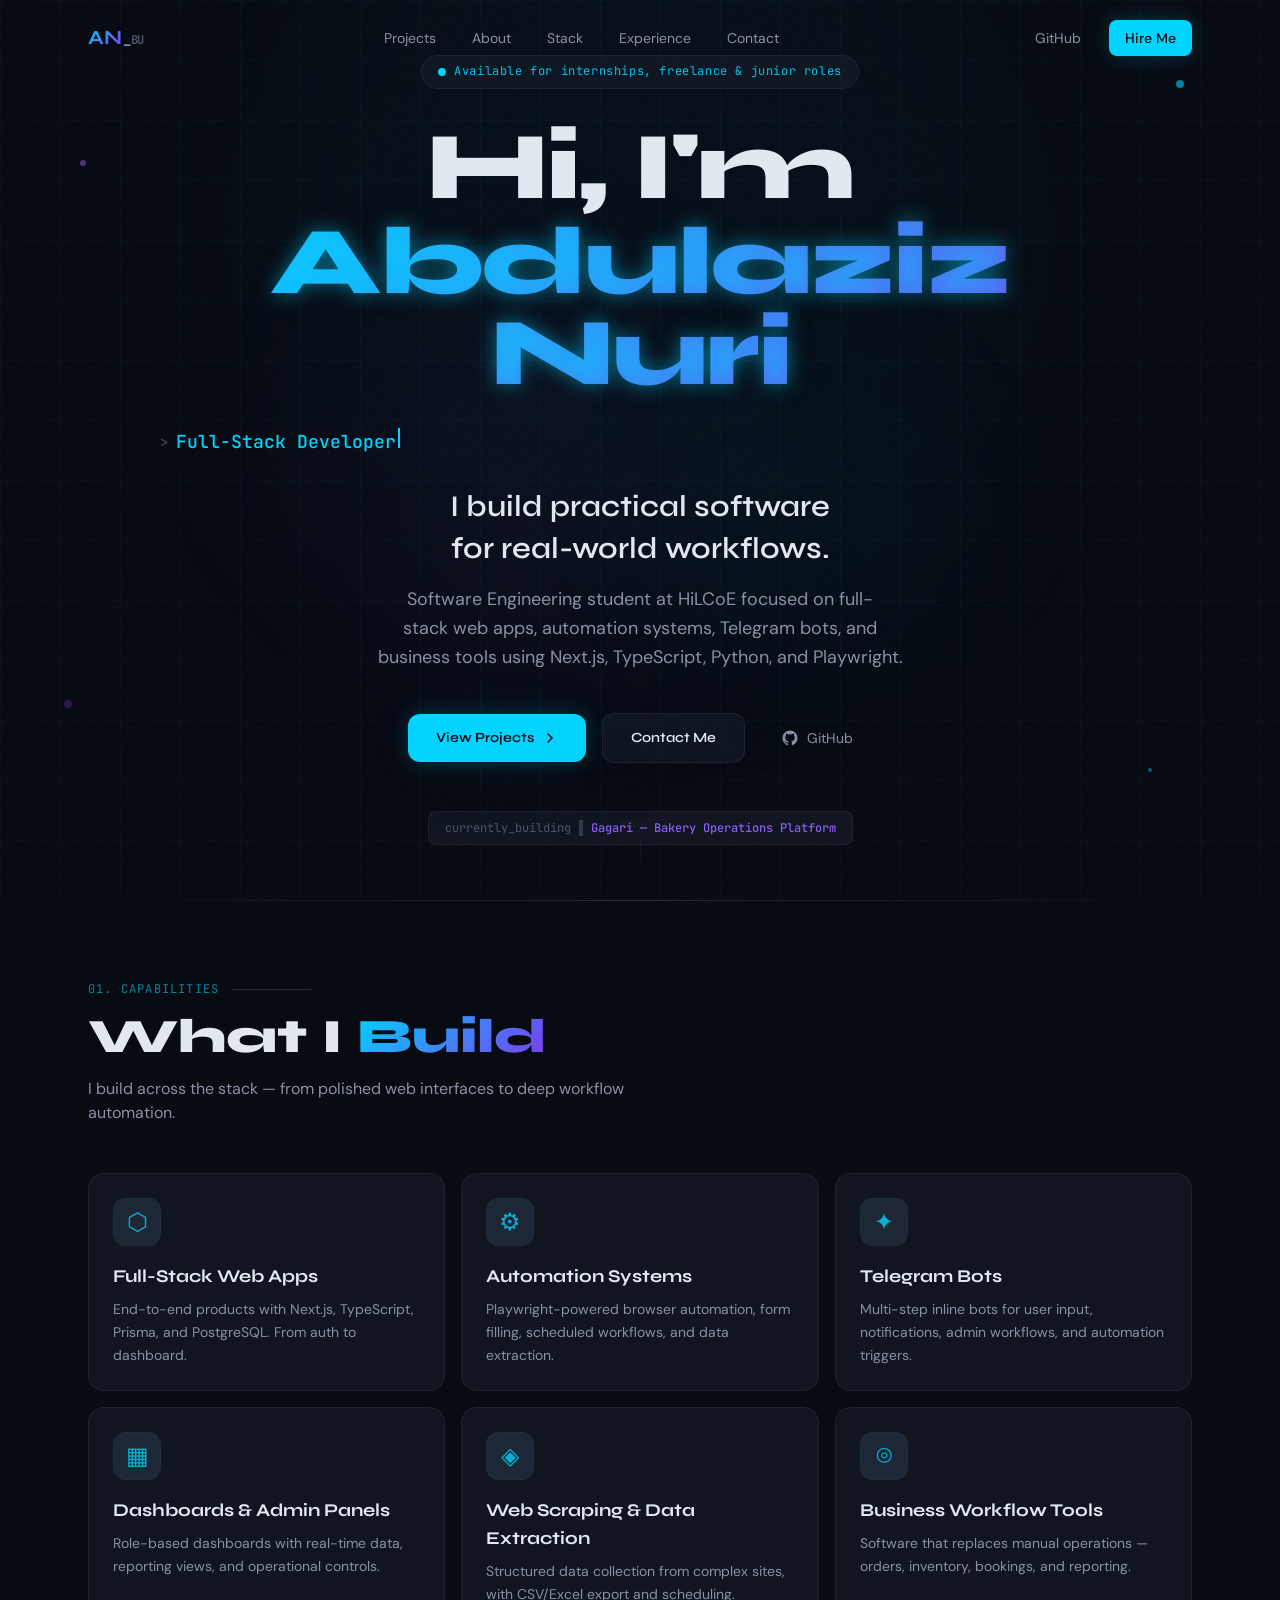
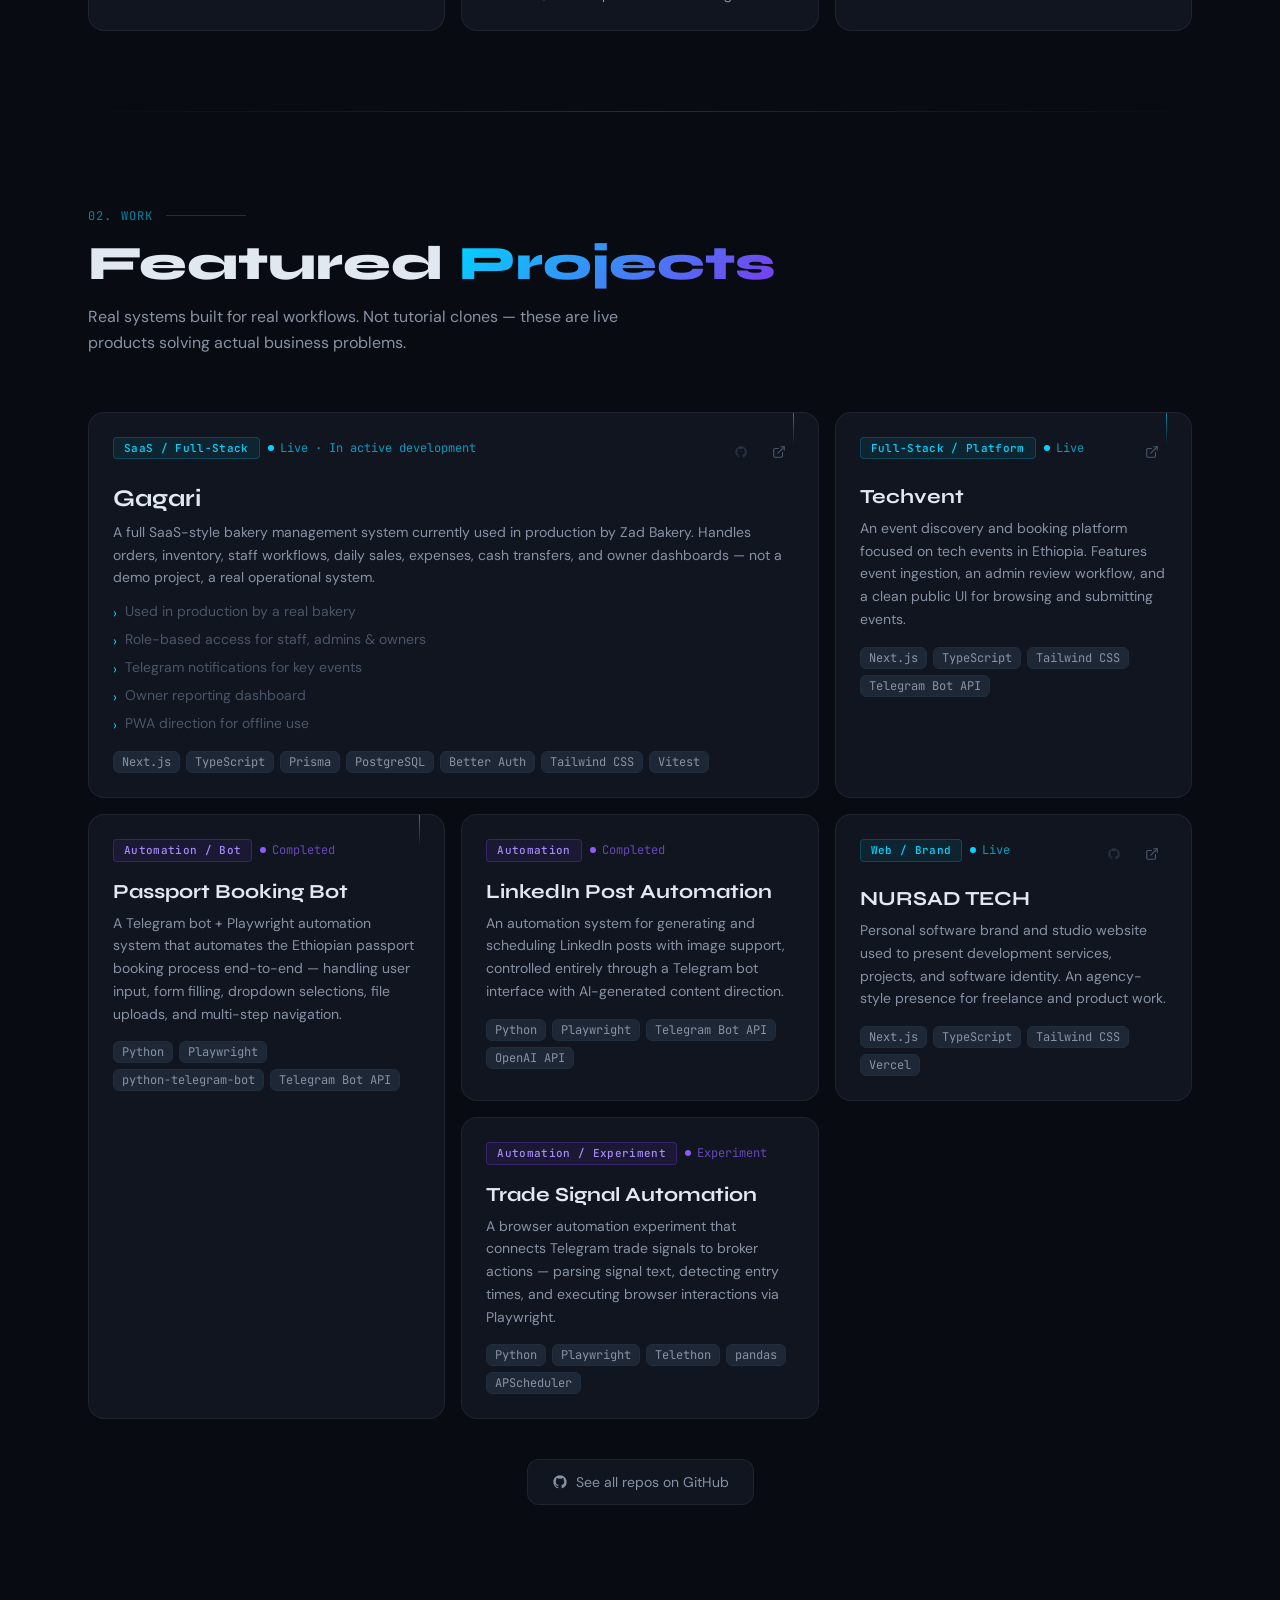
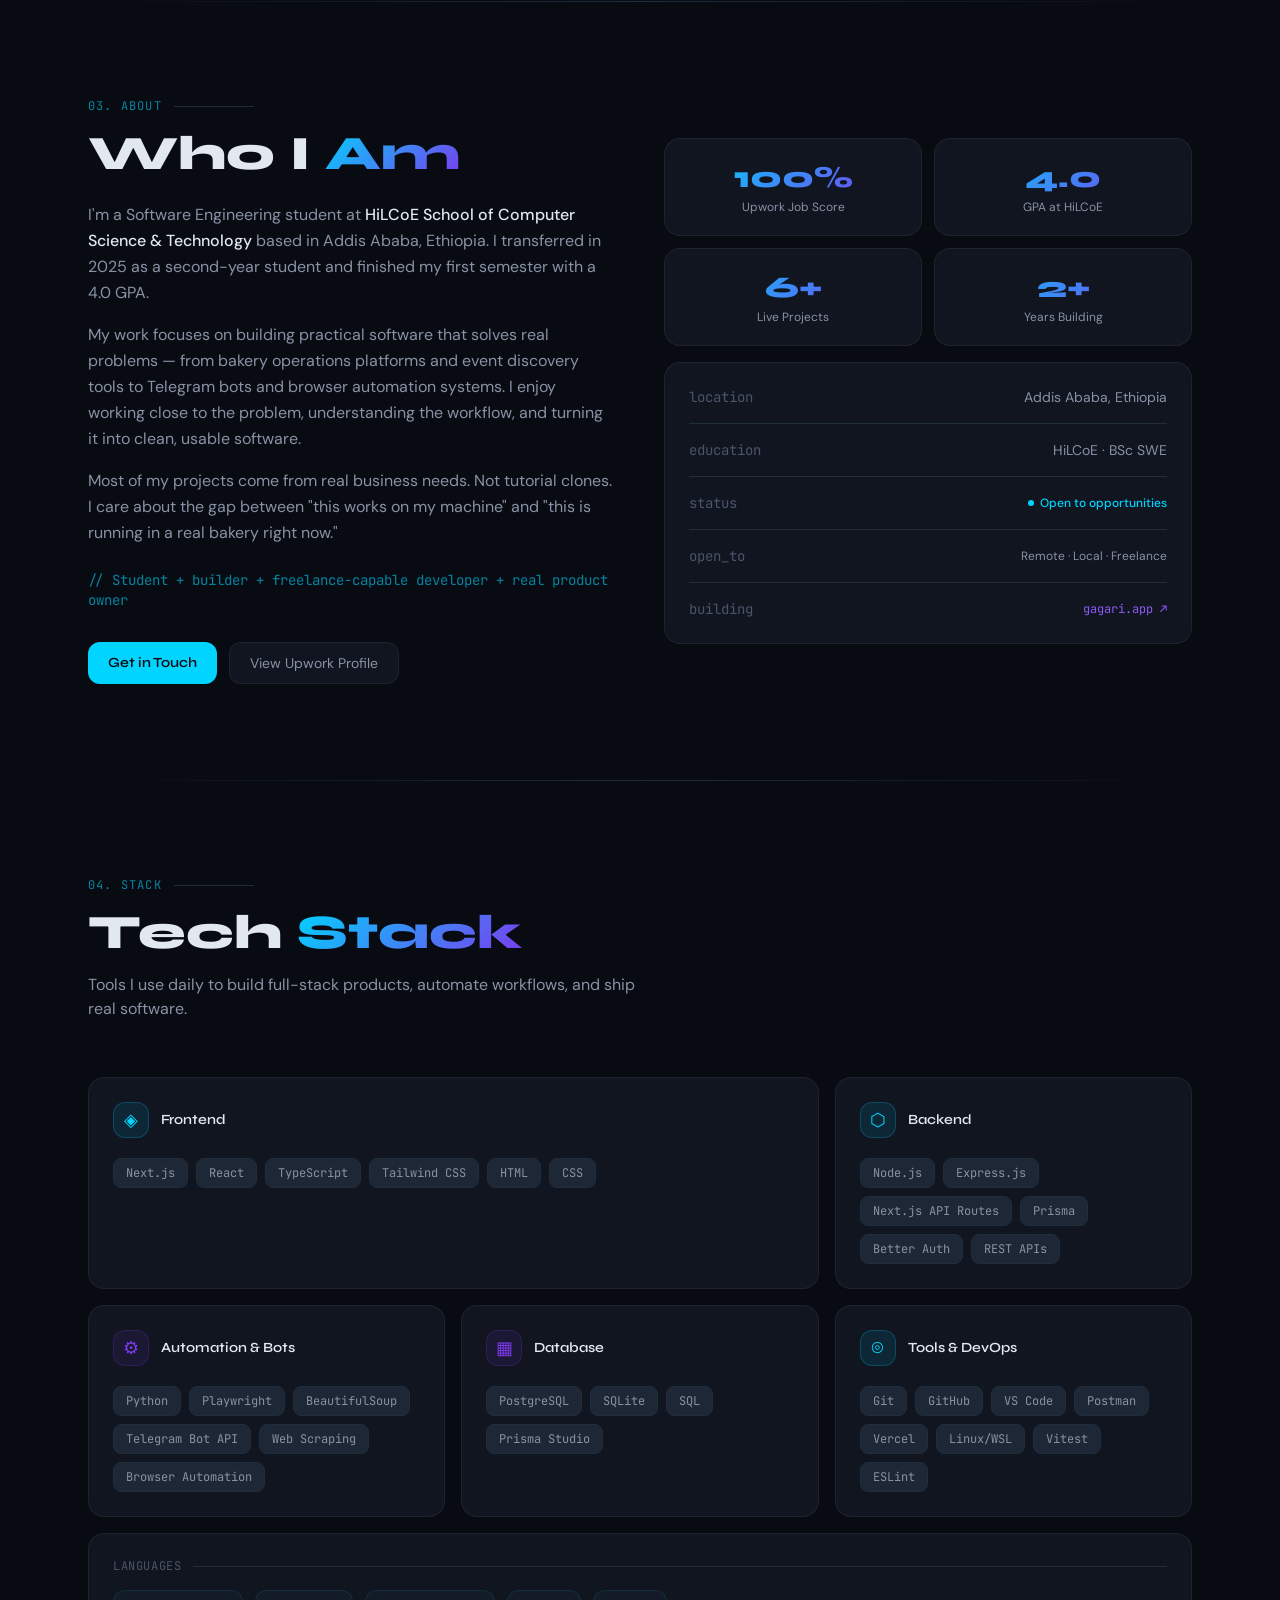
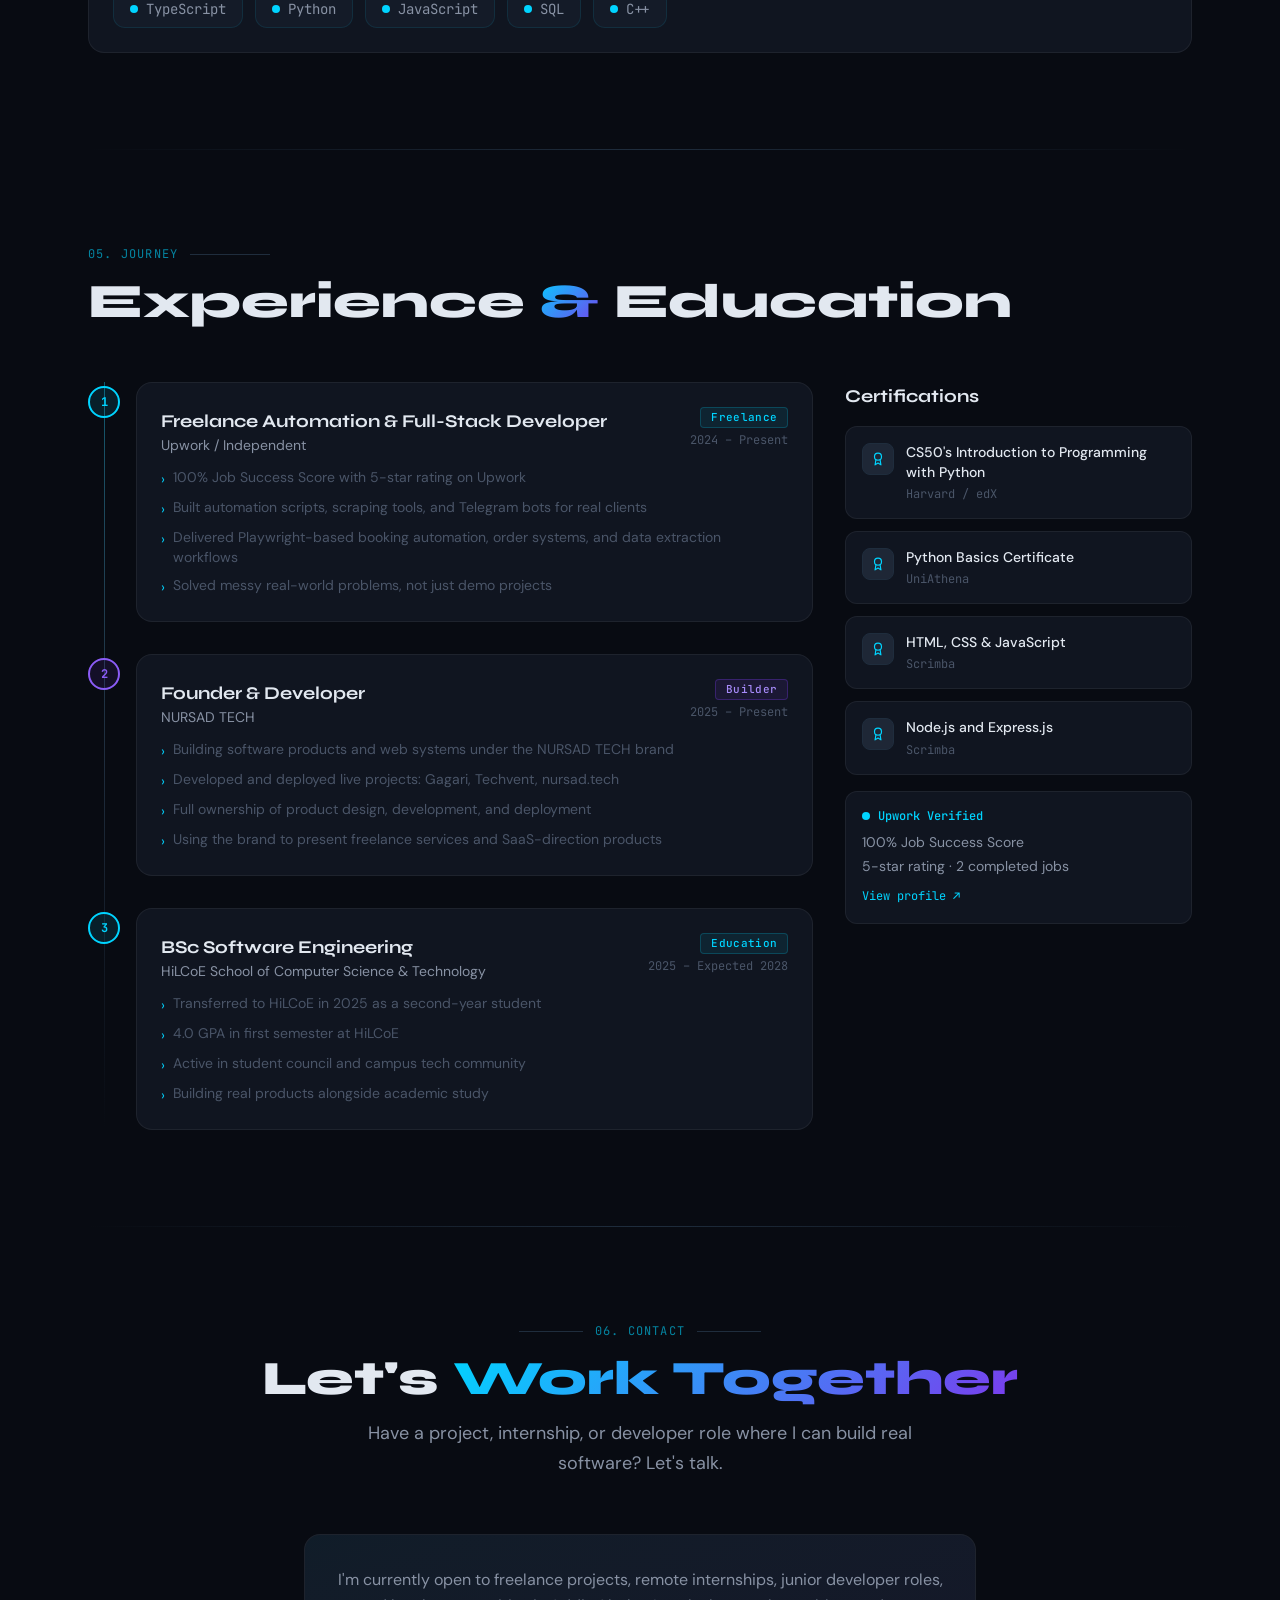
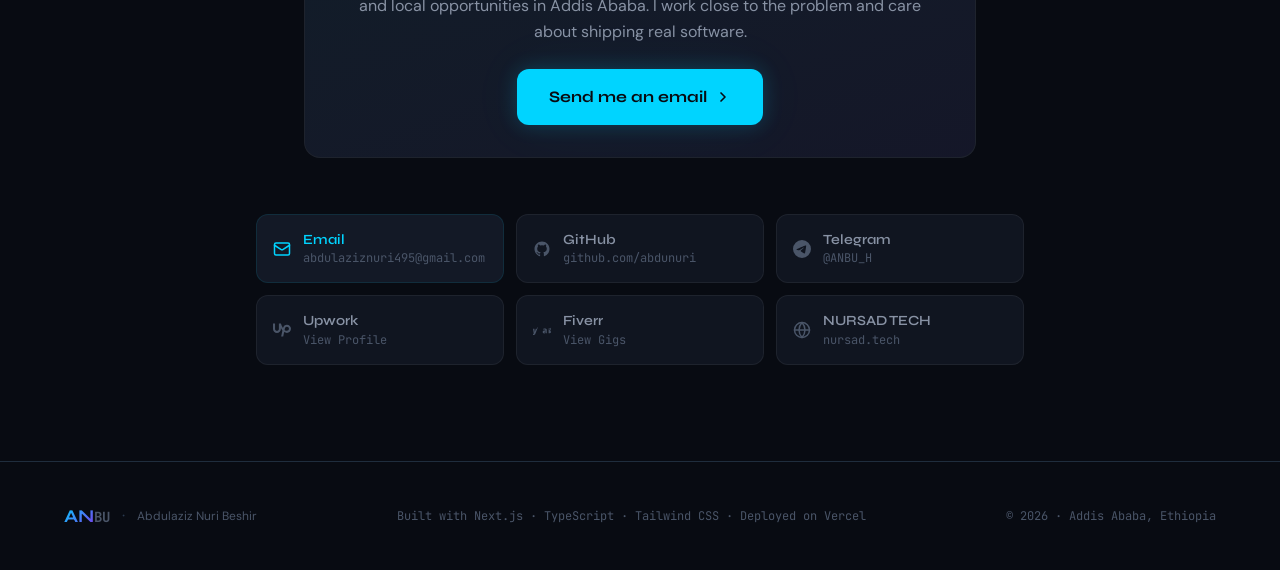
==== index.html @ aba4af42 "Deploy portfolio to abdunuri.me" ====
<!DOCTYPE html><html lang="en" class="scroll-smooth"><head><meta charSet="utf-8"/><meta name="viewport" content="width=device-width, initial-scale=1"/><link rel="stylesheet" href="/_next/static/chunks/0x9be3kg6mwjt.css" data-precedence="next"/><link rel="preload" as="script" fetchPriority="low" href="/_next/static/chunks/1jq4o6yq14o4c.js"/><script src="/_next/static/chunks/2imbn557mdp29.js" async=""></script><script src="/_next/static/chunks/3n7dm2ojtyzwn.js" async=""></script><script src="/_next/static/chunks/turbopack-0_ef9nardpfaq.js" async=""></script><script src="/_next/static/chunks/158myu8e_yme3.js" async=""></script><script src="/_next/static/chunks/0ogfyqjlgebc7.js" async=""></script><title>Abdulaziz Nuri — Full-Stack &amp; Automation Developer</title><meta name="description" content="Software Engineering student at HiLCoE building full-stack web apps, automation systems, Telegram bots, and business tools. Based in Addis Ababa, Ethiopia."/><meta name="author" content="Abdulaziz Nuri"/><meta name="keywords" content="Full-Stack Developer,Automation Developer,Next.js Developer,Python Automation,Telegram Bot,Addis Ababa Developer,Ethiopian Software Engineer,Playwright Automation,Freelance Developer"/><meta property="og:title" content="Abdulaziz Nuri — Full-Stack &amp; Automation Developer"/><meta property="og:description" content="Building practical software for real-world workflows."/><meta property="og:image" content="https://abdunuri.me/og-image.png"/><meta property="og:image:width" content="1200"/><meta property="og:image:height" content="630"/><meta property="og:image:alt" content="Abdulaziz Nuri — Full-Stack &amp; Automation Developer"/><meta property="og:type" content="website"/><meta name="twitter:card" content="summary_large_image"/><meta name="twitter:title" content="Abdulaziz Nuri — Full-Stack &amp; Automation Developer"/><meta name="twitter:description" content="Building practical software for real-world workflows."/><meta name="twitter:image" content="https://abdunuri.me/og-image.png"/><link rel="icon" href="/favicon.svg" type="image/svg+xml"/><link rel="icon" href="/icon.png" sizes="512x512" type="image/png"/><link rel="apple-touch-icon" href="/apple-touch-icon.png" sizes="180x180" type="image/png"/><script src="/_next/static/chunks/0cz1d0mv5g_q7.js" noModule=""></script></head><body class="bg-bg text-text font-body antialiased"><div hidden=""><!--$--><!--/$--></div><main class="relative"><div class="noise"></div><header class="fixed top-0 left-0 right-0 z-50 transition-all duration-300 py-5"><nav class="max-w-6xl mx-auto px-6 flex items-center justify-between"><a href="#" class="font-display font-bold text-xl tracking-tight group"><span class="gradient-text">AN</span><span class="text-text-muted font-mono text-sm ml-0.5 group-hover:text-cyan transition-colors">_</span><span class="text-text-dim font-mono text-xs">BU</span></a><ul class="hidden md:flex items-center gap-1"><li><a href="#projects" class="px-4 py-2 text-sm font-body text-text-muted hover:text-text transition-colors rounded-lg hover:bg-surface relative group">Projects<span class="absolute bottom-1 left-4 right-4 h-px bg-cyan scale-x-0 group-hover:scale-x-100 transition-transform origin-left"></span></a></li><li><a href="#about" class="px-4 py-2 text-sm font-body text-text-muted hover:text-text transition-colors rounded-lg hover:bg-surface relative group">About<span class="absolute bottom-1 left-4 right-4 h-px bg-cyan scale-x-0 group-hover:scale-x-100 transition-transform origin-left"></span></a></li><li><a href="#skills" class="px-4 py-2 text-sm font-body text-text-muted hover:text-text transition-colors rounded-lg hover:bg-surface relative group">Stack<span class="absolute bottom-1 left-4 right-4 h-px bg-cyan scale-x-0 group-hover:scale-x-100 transition-transform origin-left"></span></a></li><li><a href="#experience" class="px-4 py-2 text-sm font-body text-text-muted hover:text-text transition-colors rounded-lg hover:bg-surface relative group">Experience<span class="absolute bottom-1 left-4 right-4 h-px bg-cyan scale-x-0 group-hover:scale-x-100 transition-transform origin-left"></span></a></li><li><a href="#contact" class="px-4 py-2 text-sm font-body text-text-muted hover:text-text transition-colors rounded-lg hover:bg-surface relative group">Contact<span class="absolute bottom-1 left-4 right-4 h-px bg-cyan scale-x-0 group-hover:scale-x-100 transition-transform origin-left"></span></a></li></ul><div class="hidden md:flex items-center gap-3"><a href="https://github.com/abdunuri" target="_blank" rel="noopener noreferrer" class="px-4 py-2 text-sm font-body text-text-muted hover:text-text transition-colors">GitHub</a><a href="#contact" class="px-4 py-2 text-sm font-body font-medium bg-cyan text-bg rounded-lg hover:bg-cyan-dim transition-colors glow-cyan">Hire Me</a></div><button class="md:hidden p-2 text-text-muted hover:text-text" aria-label="Toggle menu"><div class="w-5 h-px bg-current transition-all duration-300 "></div><div class="w-5 h-px bg-current mt-1.5 transition-all duration-300 "></div><div class="w-5 h-px bg-current mt-1.5 transition-all duration-300 "></div></button></nav></header><section class="relative min-h-screen flex flex-col items-center justify-center overflow-hidden"><div class="absolute inset-0 bg-grid"></div><div class="absolute top-1/4 left-1/2 -translate-x-1/2 -translate-y-1/2 w-[800px] h-[800px] rounded-full bg-cyan/[0.03] blur-[120px] pointer-events-none"></div><div class="absolute top-1/3 left-1/4 w-[400px] h-[400px] rounded-full bg-violet/[0.04] blur-[100px] pointer-events-none"></div><div class="absolute bottom-1/4 right-1/4 w-[300px] h-[300px] rounded-full bg-cyan/[0.03] blur-[80px] pointer-events-none"></div><div class="absolute top-20 right-24 w-2 h-2 rounded-full bg-cyan opacity-60 animate-float" style="animation-delay:0s"></div><div class="absolute top-40 left-20 w-1.5 h-1.5 rounded-full bg-violet-bright opacity-50 animate-float" style="animation-delay:1.5s"></div><div class="absolute bottom-32 right-32 w-1 h-1 rounded-full bg-cyan opacity-40 animate-float" style="animation-delay:3s"></div><div class="absolute bottom-48 left-16 w-2 h-2 rounded-full bg-violet opacity-30 animate-float" style="animation-delay:2s"></div><div class="relative z-10 w-full max-w-5xl mx-auto px-6 text-center transition-all duration-1000 opacity-0 translate-y-8"><div class="inline-flex max-w-full items-center justify-center gap-2 px-4 py-1.5 rounded-full glass border border-cyan/20 mb-8 group hover:border-cyan/40 transition-colors"><span class="w-2 h-2 rounded-full bg-cyan animate-pulse-slow"></span><span class="font-mono text-xs text-cyan/90 tracking-wider leading-relaxed">Available for internships, freelance &amp; junior roles</span></div><h1 class="font-display text-4xl sm:text-6xl md:text-7xl lg:text-8xl font-extrabold leading-[0.95] tracking-tight mb-6"><span class="block text-text">Hi, I&#x27;m</span><span class="block gradient-text text-glow-cyan mt-1">Abdulaziz Nuri</span></h1><div class="flex items-center justify-center gap-2 mb-6 h-10 px-2"><span class="font-mono text-sm text-text-dim">&gt;</span><span class="font-mono text-sm sm:text-lg text-cyan font-medium w-full max-w-[18rem] sm:min-w-[280px] sm:max-w-none text-left truncate"><span class="inline-block w-0.5 h-5 bg-cyan ml-0.5 animate-blink"></span></span></div><p class="font-display text-xl sm:text-2xl md:text-3xl font-semibold text-text max-w-2xl mx-auto mb-4 leading-snug text-balance">I build practical software for real-world workflows.</p><p class="font-body text-base sm:text-lg text-text-muted max-w-2xl mx-auto mb-10 leading-relaxed text-balance">Software Engineering student at HiLCoE focused on full-stack web apps, automation systems, Telegram bots, and business tools using Next.js, TypeScript, Python, and Playwright.</p><div class="flex flex-wrap items-center justify-center gap-4 mb-12"><a href="#projects" class="inline-flex items-center gap-2 px-7 py-3.5 bg-cyan text-bg font-display font-semibold text-sm rounded-xl hover:bg-cyan-dim transition-all glow-cyan hover:scale-[1.02] active:scale-[0.98]">View Projects<svg width="16" height="16" viewBox="0 0 24 24" fill="none" stroke="currentColor" stroke-width="2.5" stroke-linecap="round" stroke-linejoin="round"><path d="m9 18 6-6-6-6"></path></svg></a><a href="#contact" class="inline-flex items-center gap-2 px-7 py-3.5 glass border border-border-2 text-text font-display font-semibold text-sm rounded-xl hover:border-cyan/40 hover:text-cyan transition-all hover:scale-[1.02] active:scale-[0.98]">Contact Me</a><a href="https://github.com/abdunuri" target="_blank" rel="noopener noreferrer" class="inline-flex items-center gap-2 px-5 py-3.5 text-text-muted font-body text-sm rounded-xl hover:text-text transition-colors"><svg width="18" height="18" viewBox="0 0 24 24" fill="currentColor"><path d="M12 2C6.477 2 2 6.484 2 12.017c0 4.425 2.865 8.18 6.839 9.504.5.092.682-.217.682-.483 0-.237-.008-.868-.013-1.703-2.782.605-3.369-1.343-3.369-1.343-.454-1.158-1.11-1.466-1.11-1.466-.908-.62.069-.608.069-.608 1.003.07 1.531 1.032 1.531 1.032.892 1.53 2.341 1.088 2.91.832.092-.647.35-1.088.636-1.338-2.22-.253-4.555-1.113-4.555-4.951 0-1.093.39-1.988 1.029-2.688-.103-.253-.446-1.272.098-2.65 0 0 .84-.27 2.75 1.026A9.564 9.564 0 0 1 12 6.844a9.59 9.59 0 0 1 2.504.337c1.909-1.296 2.747-1.027 2.747-1.027.546 1.379.202 2.398.1 2.651.64.7 1.028 1.595 1.028 2.688 0 3.848-2.339 4.695-4.566 4.943.359.309.678.92.678 1.855 0 1.338-.012 2.419-.012 2.747 0 .268.18.58.688.482A10.02 10.02 0 0 0 22 12.017C22 6.484 17.522 2 12 2z"></path></svg>GitHub</a></div><div class="inline-flex max-w-full flex-wrap items-center justify-center gap-2 px-4 py-2 rounded-lg glass border border-violet/20"><span class="font-mono text-xs text-text-dim">currently_building</span><span class="w-1 h-4 bg-border-2"></span><span class="font-mono text-xs text-violet-bright font-medium text-balance">Gagari — Bakery Operations Platform</span></div></div><div class="absolute bottom-8 left-1/2 -translate-x-1/2 flex flex-col items-center gap-1 opacity-40"><span class="font-mono text-xs text-text-dim">scroll</span><div class="w-px h-8 bg-gradient-to-b from-border-2 to-transparent"></div></div></section><div class="max-w-6xl mx-auto px-6"><div class="h-px bg-gradient-to-r from-transparent via-border to-transparent"></div></div><section class="py-20 px-6 max-w-6xl mx-auto"><div class="transition-all duration-700 opacity-0 translate-y-8"><div class="mb-12"><div class="flex items-center gap-3 mb-4"><span class="font-mono text-xs text-cyan/60 tracking-widest uppercase">01. Capabilities</span><div class="flex-1 h-px bg-border max-w-[80px]"></div></div><h2 class="font-display text-4xl md:text-5xl font-extrabold text-text mb-4">What I <span class="gradient-text">Build</span></h2><p class="font-body text-text-muted max-w-xl">I build across the stack — from polished web interfaces to deep workflow automation.</p></div><div class="grid grid-cols-1 sm:grid-cols-2 lg:grid-cols-3 gap-4"><div class="group glass border border-border hover:border-cyan/25 rounded-2xl p-6 transition-all duration-300 hover:shadow-card-hover relative overflow-hidden" style="transition-delay:0ms"><div class="absolute inset-0 opacity-0 group-hover:opacity-100 transition-opacity duration-500 bg-gradient-to-br from-cyan/[0.04] to-transparent rounded-2xl pointer-events-none"></div><div class="relative z-10 w-12 h-12 rounded-xl bg-surface-2 border border-border flex items-center justify-center mb-4 group-hover:border-cyan/30 group-hover:bg-cyan/5 transition-all"><span class="text-2xl text-cyan/80 group-hover:text-cyan transition-colors font-mono">⬡</span></div><div class="relative z-10"><h3 class="font-display font-bold text-text text-lg mb-2 group-hover:text-cyan transition-colors">Full-Stack Web Apps</h3><p class="font-body text-text-muted text-sm leading-relaxed">End-to-end products with Next.js, TypeScript, Prisma, and PostgreSQL. From auth to dashboard.</p></div></div><div class="group glass border border-border hover:border-cyan/25 rounded-2xl p-6 transition-all duration-300 hover:shadow-card-hover relative overflow-hidden" style="transition-delay:60ms"><div class="absolute inset-0 opacity-0 group-hover:opacity-100 transition-opacity duration-500 bg-gradient-to-br from-cyan/[0.04] to-transparent rounded-2xl pointer-events-none"></div><div class="relative z-10 w-12 h-12 rounded-xl bg-surface-2 border border-border flex items-center justify-center mb-4 group-hover:border-cyan/30 group-hover:bg-cyan/5 transition-all"><span class="text-2xl text-cyan/80 group-hover:text-cyan transition-colors font-mono">⚙</span></div><div class="relative z-10"><h3 class="font-display font-bold text-text text-lg mb-2 group-hover:text-cyan transition-colors">Automation Systems</h3><p class="font-body text-text-muted text-sm leading-relaxed">Playwright-powered browser automation, form filling, scheduled workflows, and data extraction.</p></div></div><div class="group glass border border-border hover:border-cyan/25 rounded-2xl p-6 transition-all duration-300 hover:shadow-card-hover relative overflow-hidden" style="transition-delay:120ms"><div class="absolute inset-0 opacity-0 group-hover:opacity-100 transition-opacity duration-500 bg-gradient-to-br from-cyan/[0.04] to-transparent rounded-2xl pointer-events-none"></div><div class="relative z-10 w-12 h-12 rounded-xl bg-surface-2 border border-border flex items-center justify-center mb-4 group-hover:border-cyan/30 group-hover:bg-cyan/5 transition-all"><span class="text-2xl text-cyan/80 group-hover:text-cyan transition-colors font-mono">✦</span></div><div class="relative z-10"><h3 class="font-display font-bold text-text text-lg mb-2 group-hover:text-cyan transition-colors">Telegram Bots</h3><p class="font-body text-text-muted text-sm leading-relaxed">Multi-step inline bots for user input, notifications, admin workflows, and automation triggers.</p></div></div><div class="group glass border border-border hover:border-cyan/25 rounded-2xl p-6 transition-all duration-300 hover:shadow-card-hover relative overflow-hidden" style="transition-delay:180ms"><div class="absolute inset-0 opacity-0 group-hover:opacity-100 transition-opacity duration-500 bg-gradient-to-br from-cyan/[0.04] to-transparent rounded-2xl pointer-events-none"></div><div class="relative z-10 w-12 h-12 rounded-xl bg-surface-2 border border-border flex items-center justify-center mb-4 group-hover:border-cyan/30 group-hover:bg-cyan/5 transition-all"><span class="text-2xl text-cyan/80 group-hover:text-cyan transition-colors font-mono">▦</span></div><div class="relative z-10"><h3 class="font-display font-bold text-text text-lg mb-2 group-hover:text-cyan transition-colors">Dashboards &amp; Admin Panels</h3><p class="font-body text-text-muted text-sm leading-relaxed">Role-based dashboards with real-time data, reporting views, and operational controls.</p></div></div><div class="group glass border border-border hover:border-cyan/25 rounded-2xl p-6 transition-all duration-300 hover:shadow-card-hover relative overflow-hidden" style="transition-delay:240ms"><div class="absolute inset-0 opacity-0 group-hover:opacity-100 transition-opacity duration-500 bg-gradient-to-br from-cyan/[0.04] to-transparent rounded-2xl pointer-events-none"></div><div class="relative z-10 w-12 h-12 rounded-xl bg-surface-2 border border-border flex items-center justify-center mb-4 group-hover:border-cyan/30 group-hover:bg-cyan/5 transition-all"><span class="text-2xl text-cyan/80 group-hover:text-cyan transition-colors font-mono">◈</span></div><div class="relative z-10"><h3 class="font-display font-bold text-text text-lg mb-2 group-hover:text-cyan transition-colors">Web Scraping &amp; Data Extraction</h3><p class="font-body text-text-muted text-sm leading-relaxed">Structured data collection from complex sites, with CSV/Excel export and scheduling.</p></div></div><div class="group glass border border-border hover:border-cyan/25 rounded-2xl p-6 transition-all duration-300 hover:shadow-card-hover relative overflow-hidden" style="transition-delay:300ms"><div class="absolute inset-0 opacity-0 group-hover:opacity-100 transition-opacity duration-500 bg-gradient-to-br from-cyan/[0.04] to-transparent rounded-2xl pointer-events-none"></div><div class="relative z-10 w-12 h-12 rounded-xl bg-surface-2 border border-border flex items-center justify-center mb-4 group-hover:border-cyan/30 group-hover:bg-cyan/5 transition-all"><span class="text-2xl text-cyan/80 group-hover:text-cyan transition-colors font-mono">◎</span></div><div class="relative z-10"><h3 class="font-display font-bold text-text text-lg mb-2 group-hover:text-cyan transition-colors">Business Workflow Tools</h3><p class="font-body text-text-muted text-sm leading-relaxed">Software that replaces manual operations — orders, inventory, bookings, and reporting.</p></div></div></div></div></section><div class="max-w-6xl mx-auto px-6"><div class="h-px bg-gradient-to-r from-transparent via-border to-transparent"></div></div><section id="projects" class="scroll-mt-24 py-24 px-6 max-w-6xl mx-auto"><div class="transition-all duration-700 opacity-0 translate-y-8"><div class="mb-14"><div class="flex items-center gap-3 mb-4"><span class="font-mono text-xs text-cyan/60 tracking-widest uppercase">02. Work</span><div class="flex-1 h-px bg-border max-w-[80px]"></div></div><h2 class="font-display text-4xl md:text-5xl font-extrabold text-text mb-4">Featured <span class="gradient-text">Projects</span></h2><p class="font-body text-text-muted max-w-xl leading-relaxed">Real systems built for real workflows. Not tutorial clones — these are live products solving actual business problems.</p></div><div class="grid grid-cols-1 md:grid-cols-2 lg:grid-cols-3 gap-4 mb-4"><div class="lg:col-span-2"><div class="group relative glass border border-border hover:border-cyan/30 rounded-2xl p-6 transition-all duration-300 hover:shadow-card-hover overflow-hidden h-full"><div class="absolute inset-0 opacity-0 group-hover:opacity-100 transition-opacity duration-500 pointer-events-none"><div class="absolute inset-0 rounded-2xl bg-cyan/[0.03]"></div></div><div class="flex items-start justify-between mb-4 relative z-10"><div class="flex items-center gap-2 flex-wrap"><span class="tag ">SaaS / Full-Stack</span><span class="inline-flex items-center gap-1.5 text-xs font-mono text-cyan/70"><span class="w-1.5 h-1.5 rounded-full bg-cyan animate-pulse"></span>Live · In active development</span></div><div class="flex items-center gap-2"><span class="p-2 rounded-lg text-text-dim/40 cursor-default" title="Private repo"><svg width="14" height="14" viewBox="0 0 24 24" fill="currentColor"><path d="M12 2C6.477 2 2 6.484 2 12.017c0 4.425 2.865 8.18 6.839 9.504.5.092.682-.217.682-.483 0-.237-.008-.868-.013-1.703-2.782.605-3.369-1.343-3.369-1.343-.454-1.158-1.11-1.466-1.11-1.466-.908-.62.069-.608.069-.608 1.003.07 1.531 1.032 1.531 1.032.892 1.53 2.341 1.088 2.91.832.092-.647.35-1.088.636-1.338-2.22-.253-4.555-1.113-4.555-4.951 0-1.093.39-1.988 1.029-2.688-.103-.253-.446-1.272.098-2.65 0 0 .84-.27 2.75 1.026A9.564 9.564 0 0 1 12 6.844a9.59 9.59 0 0 1 2.504.337c1.909-1.296 2.747-1.027 2.747-1.027.546 1.379.202 2.398.1 2.651.64.7 1.028 1.595 1.028 2.688 0 3.848-2.339 4.695-4.566 4.943.359.309.678.92.678 1.855 0 1.338-.012 2.419-.012 2.747 0 .268.18.58.688.482A10.02 10.02 0 0 0 22 12.017C22 6.484 17.522 2 12 2z"></path></svg></span><a href="https://gagari.app/" target="_blank" rel="noopener noreferrer" class="p-2 rounded-lg text-text-dim hover:text-cyan hover:bg-cyan/10 transition-colors" title="View live"><svg width="14" height="14" viewBox="0 0 24 24" fill="none" stroke="currentColor" stroke-width="2" stroke-linecap="round" stroke-linejoin="round"><path d="M18 13v6a2 2 0 0 1-2 2H5a2 2 0 0 1-2-2V8a2 2 0 0 1 2-2h6"></path><polyline points="15 3 21 3 21 9"></polyline><line x1="10" y1="14" x2="21" y2="3"></line></svg></a></div></div><div class="relative z-10 mb-3"><h3 class="font-display font-bold text-text group-hover:text-cyan transition-colors mb-1.5 text-2xl">Gagari</h3><p class="text-text-muted text-sm font-body leading-relaxed">A full SaaS-style bakery management system currently used in production by Zad Bakery. Handles orders, inventory, staff workflows, daily sales, expenses, cash transfers, and owner dashboards — not a demo project, a real operational system.</p></div><ul class="relative z-10 mb-4 space-y-1.5"><li class="flex items-start gap-2 text-sm text-text-dim font-body"><span class="text-cyan mt-0.5 shrink-0">›</span>Used in production by a real bakery</li><li class="flex items-start gap-2 text-sm text-text-dim font-body"><span class="text-cyan mt-0.5 shrink-0">›</span>Role-based access for staff, admins &amp; owners</li><li class="flex items-start gap-2 text-sm text-text-dim font-body"><span class="text-cyan mt-0.5 shrink-0">›</span>Telegram notifications for key events</li><li class="flex items-start gap-2 text-sm text-text-dim font-body"><span class="text-cyan mt-0.5 shrink-0">›</span>Owner reporting dashboard</li><li class="flex items-start gap-2 text-sm text-text-dim font-body"><span class="text-cyan mt-0.5 shrink-0">›</span>PWA direction for offline use</li></ul><div class="relative z-10 flex flex-wrap gap-1.5 mt-4"><span class="px-2 py-0.5 rounded-md text-xs font-mono bg-surface-2 border border-border text-text-muted">Next.js</span><span class="px-2 py-0.5 rounded-md text-xs font-mono bg-surface-2 border border-border text-text-muted">TypeScript</span><span class="px-2 py-0.5 rounded-md text-xs font-mono bg-surface-2 border border-border text-text-muted">Prisma</span><span class="px-2 py-0.5 rounded-md text-xs font-mono bg-surface-2 border border-border text-text-muted">PostgreSQL</span><span class="px-2 py-0.5 rounded-md text-xs font-mono bg-surface-2 border border-border text-text-muted">Better Auth</span><span class="px-2 py-0.5 rounded-md text-xs font-mono bg-surface-2 border border-border text-text-muted">Tailwind CSS</span><span class="px-2 py-0.5 rounded-md text-xs font-mono bg-surface-2 border border-border text-text-muted">Vitest</span></div><div class="absolute top-0 right-6 w-px h-8 bg-gradient-to-b from-cyan/60 to-transparent"></div></div></div><div class="group relative glass border border-border hover:border-cyan/30 rounded-2xl p-6 transition-all duration-300 hover:shadow-card-hover overflow-hidden h-full"><div class="absolute inset-0 opacity-0 group-hover:opacity-100 transition-opacity duration-500 pointer-events-none"><div class="absolute inset-0 rounded-2xl bg-cyan/[0.03]"></div></div><div class="flex items-start justify-between mb-4 relative z-10"><div class="flex items-center gap-2 flex-wrap"><span class="tag ">Full-Stack / Platform</span><span class="inline-flex items-center gap-1.5 text-xs font-mono text-cyan/70"><span class="w-1.5 h-1.5 rounded-full bg-cyan animate-pulse"></span>Live</span></div><div class="flex items-center gap-2"><a href="https://techvent.nursad.tech/" target="_blank" rel="noopener noreferrer" class="p-2 rounded-lg text-text-dim hover:text-cyan hover:bg-cyan/10 transition-colors" title="View live"><svg width="14" height="14" viewBox="0 0 24 24" fill="none" stroke="currentColor" stroke-width="2" stroke-linecap="round" stroke-linejoin="round"><path d="M18 13v6a2 2 0 0 1-2 2H5a2 2 0 0 1-2-2V8a2 2 0 0 1 2-2h6"></path><polyline points="15 3 21 3 21 9"></polyline><line x1="10" y1="14" x2="21" y2="3"></line></svg></a></div></div><div class="relative z-10 mb-3"><h3 class="font-display font-bold text-text group-hover:text-cyan transition-colors mb-1.5 text-xl">Techvent</h3><p class="text-text-muted text-sm font-body leading-relaxed">An event discovery and booking platform focused on tech events in Ethiopia. Features event ingestion, an admin review workflow, and a clean public UI for browsing and submitting events.</p></div><div class="relative z-10 flex flex-wrap gap-1.5 mt-4"><span class="px-2 py-0.5 rounded-md text-xs font-mono bg-surface-2 border border-border text-text-muted">Next.js</span><span class="px-2 py-0.5 rounded-md text-xs font-mono bg-surface-2 border border-border text-text-muted">TypeScript</span><span class="px-2 py-0.5 rounded-md text-xs font-mono bg-surface-2 border border-border text-text-muted">Tailwind CSS</span><span class="px-2 py-0.5 rounded-md text-xs font-mono bg-surface-2 border border-border text-text-muted">Telegram Bot API</span></div><div class="absolute top-0 right-6 w-px h-8 bg-gradient-to-b from-cyan/60 to-transparent"></div></div><div class="group relative glass border border-border hover:border-cyan/30 rounded-2xl p-6 transition-all duration-300 hover:shadow-card-hover overflow-hidden h-full"><div class="absolute inset-0 opacity-0 group-hover:opacity-100 transition-opacity duration-500 pointer-events-none"><div class="absolute inset-0 rounded-2xl bg-violet/[0.04]"></div></div><div class="flex items-start justify-between mb-4 relative z-10"><div class="flex items-center gap-2 flex-wrap"><span class="tag tag-violet">Automation / Bot</span><span class="inline-flex items-center gap-1.5 text-xs font-mono text-violet-bright/70"><span class="w-1.5 h-1.5 rounded-full bg-violet-bright animate-pulse"></span>Completed</span></div><div class="flex items-center gap-2"></div></div><div class="relative z-10 mb-3"><h3 class="font-display font-bold text-text group-hover:text-cyan transition-colors mb-1.5 text-xl">Passport Booking Bot</h3><p class="text-text-muted text-sm font-body leading-relaxed">A Telegram bot + Playwright automation system that automates the Ethiopian passport booking process end-to-end — handling user input, form filling, dropdown selections, file uploads, and multi-step navigation.</p></div><div class="relative z-10 flex flex-wrap gap-1.5 mt-4"><span class="px-2 py-0.5 rounded-md text-xs font-mono bg-surface-2 border border-border text-text-muted">Python</span><span class="px-2 py-0.5 rounded-md text-xs font-mono bg-surface-2 border border-border text-text-muted">Playwright</span><span class="px-2 py-0.5 rounded-md text-xs font-mono bg-surface-2 border border-border text-text-muted">python-telegram-bot</span><span class="px-2 py-0.5 rounded-md text-xs font-mono bg-surface-2 border border-border text-text-muted">Telegram Bot API</span></div><div class="absolute top-0 right-6 w-px h-8 bg-gradient-to-b from-cyan/60 to-transparent"></div></div><div class="md:col-span-2 lg:col-span-2 grid grid-cols-1 sm:grid-cols-2 gap-4"><div class="group relative glass border border-border hover:border-cyan/30 rounded-2xl p-6 transition-all duration-300 hover:shadow-card-hover overflow-hidden "><div class="absolute inset-0 opacity-0 group-hover:opacity-100 transition-opacity duration-500 pointer-events-none"><div class="absolute inset-0 rounded-2xl bg-violet/[0.04]"></div></div><div class="flex items-start justify-between mb-4 relative z-10"><div class="flex items-center gap-2 flex-wrap"><span class="tag tag-violet">Automation</span><span class="inline-flex items-center gap-1.5 text-xs font-mono text-violet-bright/70"><span class="w-1.5 h-1.5 rounded-full bg-violet-bright animate-pulse"></span>Completed</span></div><div class="flex items-center gap-2"></div></div><div class="relative z-10 mb-3"><h3 class="font-display font-bold text-text group-hover:text-cyan transition-colors mb-1.5 text-xl">LinkedIn Post Automation</h3><p class="text-text-muted text-sm font-body leading-relaxed">An automation system for generating and scheduling LinkedIn posts with image support, controlled entirely through a Telegram bot interface with AI-generated content direction.</p></div><div class="relative z-10 flex flex-wrap gap-1.5 mt-4"><span class="px-2 py-0.5 rounded-md text-xs font-mono bg-surface-2 border border-border text-text-muted">Python</span><span class="px-2 py-0.5 rounded-md text-xs font-mono bg-surface-2 border border-border text-text-muted">Playwright</span><span class="px-2 py-0.5 rounded-md text-xs font-mono bg-surface-2 border border-border text-text-muted">Telegram Bot API</span><span class="px-2 py-0.5 rounded-md text-xs font-mono bg-surface-2 border border-border text-text-muted">OpenAI API</span></div></div><div class="group relative glass border border-border hover:border-cyan/30 rounded-2xl p-6 transition-all duration-300 hover:shadow-card-hover overflow-hidden "><div class="absolute inset-0 opacity-0 group-hover:opacity-100 transition-opacity duration-500 pointer-events-none"><div class="absolute inset-0 rounded-2xl bg-cyan/[0.03]"></div></div><div class="flex items-start justify-between mb-4 relative z-10"><div class="flex items-center gap-2 flex-wrap"><span class="tag ">Web / Brand</span><span class="inline-flex items-center gap-1.5 text-xs font-mono text-cyan/70"><span class="w-1.5 h-1.5 rounded-full bg-cyan animate-pulse"></span>Live</span></div><div class="flex items-center gap-2"><span class="p-2 rounded-lg text-text-dim/40 cursor-default" title="Private repo"><svg width="14" height="14" viewBox="0 0 24 24" fill="currentColor"><path d="M12 2C6.477 2 2 6.484 2 12.017c0 4.425 2.865 8.18 6.839 9.504.5.092.682-.217.682-.483 0-.237-.008-.868-.013-1.703-2.782.605-3.369-1.343-3.369-1.343-.454-1.158-1.11-1.466-1.11-1.466-.908-.62.069-.608.069-.608 1.003.07 1.531 1.032 1.531 1.032.892 1.53 2.341 1.088 2.91.832.092-.647.35-1.088.636-1.338-2.22-.253-4.555-1.113-4.555-4.951 0-1.093.39-1.988 1.029-2.688-.103-.253-.446-1.272.098-2.65 0 0 .84-.27 2.75 1.026A9.564 9.564 0 0 1 12 6.844a9.59 9.59 0 0 1 2.504.337c1.909-1.296 2.747-1.027 2.747-1.027.546 1.379.202 2.398.1 2.651.64.7 1.028 1.595 1.028 2.688 0 3.848-2.339 4.695-4.566 4.943.359.309.678.92.678 1.855 0 1.338-.012 2.419-.012 2.747 0 .268.18.58.688.482A10.02 10.02 0 0 0 22 12.017C22 6.484 17.522 2 12 2z"></path></svg></span><a href="https://www.nursad.tech" target="_blank" rel="noopener noreferrer" class="p-2 rounded-lg text-text-dim hover:text-cyan hover:bg-cyan/10 transition-colors" title="View live"><svg width="14" height="14" viewBox="0 0 24 24" fill="none" stroke="currentColor" stroke-width="2" stroke-linecap="round" stroke-linejoin="round"><path d="M18 13v6a2 2 0 0 1-2 2H5a2 2 0 0 1-2-2V8a2 2 0 0 1 2-2h6"></path><polyline points="15 3 21 3 21 9"></polyline><line x1="10" y1="14" x2="21" y2="3"></line></svg></a></div></div><div class="relative z-10 mb-3"><h3 class="font-display font-bold text-text group-hover:text-cyan transition-colors mb-1.5 text-xl">NURSAD TECH</h3><p class="text-text-muted text-sm font-body leading-relaxed">Personal software brand and studio website used to present development services, projects, and software identity. An agency-style presence for freelance and product work.</p></div><div class="relative z-10 flex flex-wrap gap-1.5 mt-4"><span class="px-2 py-0.5 rounded-md text-xs font-mono bg-surface-2 border border-border text-text-muted">Next.js</span><span class="px-2 py-0.5 rounded-md text-xs font-mono bg-surface-2 border border-border text-text-muted">TypeScript</span><span class="px-2 py-0.5 rounded-md text-xs font-mono bg-surface-2 border border-border text-text-muted">Tailwind CSS</span><span class="px-2 py-0.5 rounded-md text-xs font-mono bg-surface-2 border border-border text-text-muted">Vercel</span></div></div><div class="group relative glass border border-border hover:border-cyan/30 rounded-2xl p-6 transition-all duration-300 hover:shadow-card-hover overflow-hidden "><div class="absolute inset-0 opacity-0 group-hover:opacity-100 transition-opacity duration-500 pointer-events-none"><div class="absolute inset-0 rounded-2xl bg-violet/[0.04]"></div></div><div class="flex items-start justify-between mb-4 relative z-10"><div class="flex items-center gap-2 flex-wrap"><span class="tag tag-violet">Automation / Experiment</span><span class="inline-flex items-center gap-1.5 text-xs font-mono text-violet-bright/70"><span class="w-1.5 h-1.5 rounded-full bg-violet-bright animate-pulse"></span>Experiment</span></div><div class="flex items-center gap-2"></div></div><div class="relative z-10 mb-3"><h3 class="font-display font-bold text-text group-hover:text-cyan transition-colors mb-1.5 text-xl">Trade Signal Automation</h3><p class="text-text-muted text-sm font-body leading-relaxed">A browser automation experiment that connects Telegram trade signals to broker actions — parsing signal text, detecting entry times, and executing browser interactions via Playwright.</p></div><div class="relative z-10 flex flex-wrap gap-1.5 mt-4"><span class="px-2 py-0.5 rounded-md text-xs font-mono bg-surface-2 border border-border text-text-muted">Python</span><span class="px-2 py-0.5 rounded-md text-xs font-mono bg-surface-2 border border-border text-text-muted">Playwright</span><span class="px-2 py-0.5 rounded-md text-xs font-mono bg-surface-2 border border-border text-text-muted">Telethon</span><span class="px-2 py-0.5 rounded-md text-xs font-mono bg-surface-2 border border-border text-text-muted">pandas</span><span class="px-2 py-0.5 rounded-md text-xs font-mono bg-surface-2 border border-border text-text-muted">APScheduler</span></div></div></div></div><div class="flex justify-center mt-10"><a href="https://github.com/abdunuri" target="_blank" rel="noopener noreferrer" class="inline-flex items-center gap-2 px-6 py-3 glass border border-border-2 hover:border-cyan/40 rounded-xl text-sm font-body text-text-muted hover:text-cyan transition-all"><svg width="16" height="16" viewBox="0 0 24 24" fill="currentColor"><path d="M12 2C6.477 2 2 6.484 2 12.017c0 4.425 2.865 8.18 6.839 9.504.5.092.682-.217.682-.483 0-.237-.008-.868-.013-1.703-2.782.605-3.369-1.343-3.369-1.343-.454-1.158-1.11-1.466-1.11-1.466-.908-.62.069-.608.069-.608 1.003.07 1.531 1.032 1.531 1.032.892 1.53 2.341 1.088 2.91.832.092-.647.35-1.088.636-1.338-2.22-.253-4.555-1.113-4.555-4.951 0-1.093.39-1.988 1.029-2.688-.103-.253-.446-1.272.098-2.65 0 0 .84-.27 2.75 1.026A9.564 9.564 0 0 1 12 6.844a9.59 9.59 0 0 1 2.504.337c1.909-1.296 2.747-1.027 2.747-1.027.546 1.379.202 2.398.1 2.651.64.7 1.028 1.595 1.028 2.688 0 3.848-2.339 4.695-4.566 4.943.359.309.678.92.678 1.855 0 1.338-.012 2.419-.012 2.747 0 .268.18.58.688.482A10.02 10.02 0 0 0 22 12.017C22 6.484 17.522 2 12 2z"></path></svg>See all repos on GitHub</a></div></div></section><div class="max-w-6xl mx-auto px-6"><div class="h-px bg-gradient-to-r from-transparent via-border to-transparent"></div></div><section id="about" class="scroll-mt-24 py-24 px-6 max-w-6xl mx-auto"><div class="transition-all duration-700 opacity-0 translate-y-8"><div class="grid grid-cols-1 lg:grid-cols-2 gap-12 items-center"><div><div class="flex items-center gap-3 mb-4"><span class="font-mono text-xs text-cyan/60 tracking-widest uppercase">03. About</span><div class="flex-1 h-px bg-border max-w-[80px]"></div></div><h2 class="font-display text-4xl md:text-5xl font-extrabold text-text mb-6">Who I <span class="gradient-text">Am</span></h2><div class="space-y-4 font-body text-text-muted leading-relaxed"><p>I&#x27;m a Software Engineering student at<!-- --> <span class="text-text font-medium">HiLCoE School of Computer Science &amp; Technology</span> <!-- -->based in Addis Ababa, Ethiopia. I transferred in 2025 as a second-year student and finished my first semester with a 4.0 GPA.</p><p>My work focuses on building practical software that solves real problems — from bakery operations platforms and event discovery tools to Telegram bots and browser automation systems. I enjoy working close to the problem, understanding the workflow, and turning it into clean, usable software.</p><p>Most of my projects come from real business needs. Not tutorial clones. I care about the gap between &quot;this works on my machine&quot; and &quot;this is running in a real bakery right now.&quot;</p><p class="font-mono text-sm text-cyan/60 pt-2">// Student + builder + freelance-capable developer + real product owner</p></div><div class="flex flex-wrap gap-3 mt-8"><a href="mailto:abdulaziznuri495@gmail.com" class="inline-flex items-center gap-2 px-5 py-2.5 bg-cyan text-bg font-display font-semibold text-sm rounded-xl hover:bg-cyan-dim transition-all">Get in Touch</a><a href="https://www.upwork.com/freelancers/~01f82185cb154c03a9?mp_source=share" target="_blank" rel="noopener noreferrer" class="inline-flex items-center gap-2 px-5 py-2.5 glass border border-border-2 hover:border-cyan/40 text-text-muted hover:text-text font-body text-sm rounded-xl transition-all">View Upwork Profile</a></div></div><div class="space-y-4"><div class="grid grid-cols-2 gap-3"><div class="glass border border-border rounded-2xl p-5 text-center group hover:border-cyan/30 transition-all"><div class="font-display font-extrabold text-3xl gradient-text mb-1">100%</div><div class="font-body text-xs text-text-muted">Upwork Job Score</div></div><div class="glass border border-border rounded-2xl p-5 text-center group hover:border-cyan/30 transition-all"><div class="font-display font-extrabold text-3xl gradient-text mb-1">4.0</div><div class="font-body text-xs text-text-muted">GPA at HiLCoE</div></div><div class="glass border border-border rounded-2xl p-5 text-center group hover:border-cyan/30 transition-all"><div class="font-display font-extrabold text-3xl gradient-text mb-1">6+</div><div class="font-body text-xs text-text-muted">Live Projects</div></div><div class="glass border border-border rounded-2xl p-5 text-center group hover:border-cyan/30 transition-all"><div class="font-display font-extrabold text-3xl gradient-text mb-1">2+</div><div class="font-body text-xs text-text-muted">Years Building</div></div></div><div class="glass border border-border rounded-2xl p-6 space-y-4"><div class="flex items-center justify-between text-sm"><span class="font-mono text-text-dim">location</span><span class="font-body text-text-muted">Addis Ababa, Ethiopia</span></div><div class="h-px bg-border"></div><div class="flex items-center justify-between text-sm"><span class="font-mono text-text-dim">education</span><span class="font-body text-text-muted text-right">HiLCoE · BSc SWE</span></div><div class="h-px bg-border"></div><div class="flex items-center justify-between text-sm"><span class="font-mono text-text-dim">status</span><span class="inline-flex items-center gap-1.5 font-body text-cyan text-xs font-medium"><span class="w-1.5 h-1.5 bg-cyan rounded-full animate-pulse"></span>Open to opportunities</span></div><div class="h-px bg-border"></div><div class="flex items-center justify-between text-sm"><span class="font-mono text-text-dim">open_to</span><span class="font-body text-text-muted text-right text-xs">Remote · Local · Freelance</span></div><div class="h-px bg-border"></div><div class="flex items-center justify-between text-sm"><span class="font-mono text-text-dim">building</span><a href="https://gagari.app" target="_blank" rel="noopener noreferrer" class="font-mono text-violet-bright text-xs hover:text-violet transition-colors">gagari.app ↗</a></div></div></div></div></div></section><div class="max-w-6xl mx-auto px-6"><div class="h-px bg-gradient-to-r from-transparent via-border to-transparent"></div></div><section id="skills" class="scroll-mt-24 py-24 px-6 max-w-6xl mx-auto"><div class="transition-all duration-700 opacity-0 translate-y-8"><div class="mb-14"><div class="flex items-center gap-3 mb-4"><span class="font-mono text-xs text-cyan/60 tracking-widest uppercase">04. Stack</span><div class="flex-1 h-px bg-border max-w-[80px]"></div></div><h2 class="font-display text-4xl md:text-5xl font-extrabold text-text mb-4">Tech <span class="gradient-text">Stack</span></h2><p class="font-body text-text-muted max-w-xl">Tools I use daily to build full-stack products, automate workflows, and ship real software.</p></div><div class="grid grid-cols-1 md:grid-cols-2 lg:grid-cols-3 gap-4"><div class="glass border border-border rounded-2xl p-6 hover:border-cyan/30 transition-all duration-300 group lg:col-span-2"><div class="flex items-center gap-3 mb-5"><div class="w-9 h-9 rounded-xl border flex items-center justify-center font-mono text-lg bg-cyan/10 border-cyan/20 text-cyan group-hover:bg-cyan/15 transition-colors">◈</div><span class="font-display font-semibold text-text text-sm">Frontend</span></div><div class="flex flex-wrap gap-2"><span class="px-3 py-1.5 rounded-lg text-xs font-mono border transition-all duration-200
                      bg-surface-2 border-border text-text-muted hover:border-cyan/40 hover:text-cyan hover:bg-cyan/5">Next.js</span><span class="px-3 py-1.5 rounded-lg text-xs font-mono border transition-all duration-200
                      bg-surface-2 border-border text-text-muted hover:border-cyan/40 hover:text-cyan hover:bg-cyan/5">React</span><span class="px-3 py-1.5 rounded-lg text-xs font-mono border transition-all duration-200
                      bg-surface-2 border-border text-text-muted hover:border-cyan/40 hover:text-cyan hover:bg-cyan/5">TypeScript</span><span class="px-3 py-1.5 rounded-lg text-xs font-mono border transition-all duration-200
                      bg-surface-2 border-border text-text-muted hover:border-cyan/40 hover:text-cyan hover:bg-cyan/5">Tailwind CSS</span><span class="px-3 py-1.5 rounded-lg text-xs font-mono border transition-all duration-200
                      bg-surface-2 border-border text-text-muted hover:border-cyan/40 hover:text-cyan hover:bg-cyan/5">HTML</span><span class="px-3 py-1.5 rounded-lg text-xs font-mono border transition-all duration-200
                      bg-surface-2 border-border text-text-muted hover:border-cyan/40 hover:text-cyan hover:bg-cyan/5">CSS</span></div></div><div class="glass border border-border rounded-2xl p-6 hover:border-cyan/30 transition-all duration-300 group "><div class="flex items-center gap-3 mb-5"><div class="w-9 h-9 rounded-xl border flex items-center justify-center font-mono text-lg bg-cyan/10 border-cyan/20 text-cyan group-hover:bg-cyan/15 transition-colors">⬡</div><span class="font-display font-semibold text-text text-sm">Backend</span></div><div class="flex flex-wrap gap-2"><span class="px-3 py-1.5 rounded-lg text-xs font-mono border transition-all duration-200
                      bg-surface-2 border-border text-text-muted hover:border-cyan/40 hover:text-cyan hover:bg-cyan/5">Node.js</span><span class="px-3 py-1.5 rounded-lg text-xs font-mono border transition-all duration-200
                      bg-surface-2 border-border text-text-muted hover:border-cyan/40 hover:text-cyan hover:bg-cyan/5">Express.js</span><span class="px-3 py-1.5 rounded-lg text-xs font-mono border transition-all duration-200
                      bg-surface-2 border-border text-text-muted hover:border-cyan/40 hover:text-cyan hover:bg-cyan/5">Next.js API Routes</span><span class="px-3 py-1.5 rounded-lg text-xs font-mono border transition-all duration-200
                      bg-surface-2 border-border text-text-muted hover:border-cyan/40 hover:text-cyan hover:bg-cyan/5">Prisma</span><span class="px-3 py-1.5 rounded-lg text-xs font-mono border transition-all duration-200
                      bg-surface-2 border-border text-text-muted hover:border-cyan/40 hover:text-cyan hover:bg-cyan/5">Better Auth</span><span class="px-3 py-1.5 rounded-lg text-xs font-mono border transition-all duration-200
                      bg-surface-2 border-border text-text-muted hover:border-cyan/40 hover:text-cyan hover:bg-cyan/5">REST APIs</span></div></div><div class="glass border border-border rounded-2xl p-6 hover:border-violet/30 transition-all duration-300 group "><div class="flex items-center gap-3 mb-5"><div class="w-9 h-9 rounded-xl border flex items-center justify-center font-mono text-lg bg-violet/10 border-violet/20 text-violet group-hover:bg-violet/15 transition-colors">⚙</div><span class="font-display font-semibold text-text text-sm">Automation &amp; Bots</span></div><div class="flex flex-wrap gap-2"><span class="px-3 py-1.5 rounded-lg text-xs font-mono border transition-all duration-200
                      bg-surface-2 border-border text-text-muted hover:border-violet/40 hover:text-violet-bright hover:bg-violet/5">Python</span><span class="px-3 py-1.5 rounded-lg text-xs font-mono border transition-all duration-200
                      bg-surface-2 border-border text-text-muted hover:border-violet/40 hover:text-violet-bright hover:bg-violet/5">Playwright</span><span class="px-3 py-1.5 rounded-lg text-xs font-mono border transition-all duration-200
                      bg-surface-2 border-border text-text-muted hover:border-violet/40 hover:text-violet-bright hover:bg-violet/5">BeautifulSoup</span><span class="px-3 py-1.5 rounded-lg text-xs font-mono border transition-all duration-200
                      bg-surface-2 border-border text-text-muted hover:border-violet/40 hover:text-violet-bright hover:bg-violet/5">Telegram Bot API</span><span class="px-3 py-1.5 rounded-lg text-xs font-mono border transition-all duration-200
                      bg-surface-2 border-border text-text-muted hover:border-violet/40 hover:text-violet-bright hover:bg-violet/5">Web Scraping</span><span class="px-3 py-1.5 rounded-lg text-xs font-mono border transition-all duration-200
                      bg-surface-2 border-border text-text-muted hover:border-violet/40 hover:text-violet-bright hover:bg-violet/5">Browser Automation</span></div></div><div class="glass border border-border rounded-2xl p-6 hover:border-violet/30 transition-all duration-300 group "><div class="flex items-center gap-3 mb-5"><div class="w-9 h-9 rounded-xl border flex items-center justify-center font-mono text-lg bg-violet/10 border-violet/20 text-violet group-hover:bg-violet/15 transition-colors">▦</div><span class="font-display font-semibold text-text text-sm">Database</span></div><div class="flex flex-wrap gap-2"><span class="px-3 py-1.5 rounded-lg text-xs font-mono border transition-all duration-200
                      bg-surface-2 border-border text-text-muted hover:border-violet/40 hover:text-violet-bright hover:bg-violet/5">PostgreSQL</span><span class="px-3 py-1.5 rounded-lg text-xs font-mono border transition-all duration-200
                      bg-surface-2 border-border text-text-muted hover:border-violet/40 hover:text-violet-bright hover:bg-violet/5">SQLite</span><span class="px-3 py-1.5 rounded-lg text-xs font-mono border transition-all duration-200
                      bg-surface-2 border-border text-text-muted hover:border-violet/40 hover:text-violet-bright hover:bg-violet/5">SQL</span><span class="px-3 py-1.5 rounded-lg text-xs font-mono border transition-all duration-200
                      bg-surface-2 border-border text-text-muted hover:border-violet/40 hover:text-violet-bright hover:bg-violet/5">Prisma Studio</span></div></div><div class="glass border border-border rounded-2xl p-6 hover:border-cyan/30 transition-all duration-300 group "><div class="flex items-center gap-3 mb-5"><div class="w-9 h-9 rounded-xl border flex items-center justify-center font-mono text-lg bg-cyan/10 border-cyan/20 text-cyan group-hover:bg-cyan/15 transition-colors">◎</div><span class="font-display font-semibold text-text text-sm">Tools &amp; DevOps</span></div><div class="flex flex-wrap gap-2"><span class="px-3 py-1.5 rounded-lg text-xs font-mono border transition-all duration-200
                      bg-surface-2 border-border text-text-muted hover:border-cyan/40 hover:text-cyan hover:bg-cyan/5">Git</span><span class="px-3 py-1.5 rounded-lg text-xs font-mono border transition-all duration-200
                      bg-surface-2 border-border text-text-muted hover:border-cyan/40 hover:text-cyan hover:bg-cyan/5">GitHub</span><span class="px-3 py-1.5 rounded-lg text-xs font-mono border transition-all duration-200
                      bg-surface-2 border-border text-text-muted hover:border-cyan/40 hover:text-cyan hover:bg-cyan/5">VS Code</span><span class="px-3 py-1.5 rounded-lg text-xs font-mono border transition-all duration-200
                      bg-surface-2 border-border text-text-muted hover:border-cyan/40 hover:text-cyan hover:bg-cyan/5">Postman</span><span class="px-3 py-1.5 rounded-lg text-xs font-mono border transition-all duration-200
                      bg-surface-2 border-border text-text-muted hover:border-cyan/40 hover:text-cyan hover:bg-cyan/5">Vercel</span><span class="px-3 py-1.5 rounded-lg text-xs font-mono border transition-all duration-200
                      bg-surface-2 border-border text-text-muted hover:border-cyan/40 hover:text-cyan hover:bg-cyan/5">Linux/WSL</span><span class="px-3 py-1.5 rounded-lg text-xs font-mono border transition-all duration-200
                      bg-surface-2 border-border text-text-muted hover:border-cyan/40 hover:text-cyan hover:bg-cyan/5">Vitest</span><span class="px-3 py-1.5 rounded-lg text-xs font-mono border transition-all duration-200
                      bg-surface-2 border-border text-text-muted hover:border-cyan/40 hover:text-cyan hover:bg-cyan/5">ESLint</span></div></div></div><div class="mt-4 glass border border-border rounded-2xl p-6"><div class="flex items-center gap-3 mb-4"><span class="font-mono text-xs text-text-dim tracking-wider">LANGUAGES</span><div class="flex-1 h-px bg-border"></div></div><div class="flex flex-wrap gap-3"><div class="flex items-center gap-2 px-4 py-2 rounded-xl glass-strong border border-border-2"><span class="w-2 h-2 rounded-full bg-cyan"></span><span class="font-mono text-sm text-text-muted">TypeScript</span></div><div class="flex items-center gap-2 px-4 py-2 rounded-xl glass-strong border border-border-2"><span class="w-2 h-2 rounded-full bg-cyan"></span><span class="font-mono text-sm text-text-muted">Python</span></div><div class="flex items-center gap-2 px-4 py-2 rounded-xl glass-strong border border-border-2"><span class="w-2 h-2 rounded-full bg-cyan"></span><span class="font-mono text-sm text-text-muted">JavaScript</span></div><div class="flex items-center gap-2 px-4 py-2 rounded-xl glass-strong border border-border-2"><span class="w-2 h-2 rounded-full bg-cyan"></span><span class="font-mono text-sm text-text-muted">SQL</span></div><div class="flex items-center gap-2 px-4 py-2 rounded-xl glass-strong border border-border-2"><span class="w-2 h-2 rounded-full bg-cyan"></span><span class="font-mono text-sm text-text-muted">C++</span></div></div></div></div></section><div class="max-w-6xl mx-auto px-6"><div class="h-px bg-gradient-to-r from-transparent via-border to-transparent"></div></div><section id="experience" class="scroll-mt-24 py-24 px-6 max-w-6xl mx-auto"><div class="transition-all duration-700 opacity-0 translate-y-8"><div class="mb-14"><div class="flex items-center gap-3 mb-4"><span class="font-mono text-xs text-cyan/60 tracking-widest uppercase">05. Journey</span><div class="flex-1 h-px bg-border max-w-[80px]"></div></div><h2 class="font-display text-4xl md:text-5xl font-extrabold text-text mb-4">Experience <span class="gradient-text">&amp;</span> Education</h2></div><div class="grid grid-cols-1 lg:grid-cols-3 gap-8"><div class="lg:col-span-2 relative"><div class="absolute left-4 top-0 bottom-0 w-px bg-gradient-to-b from-cyan/40 via-border to-transparent"></div><div class="space-y-8"><div class="relative pl-12"><div class="absolute left-0 top-1 w-8 h-8 rounded-full border-2 flex items-center justify-center text-xs font-mono font-bold
                      border-cyan bg-cyan/10 text-cyan">1</div><div class="glass border border-border rounded-2xl p-6 hover:border-cyan/20 transition-all group"><div class="flex flex-wrap items-start justify-between gap-2 mb-3"><div><h3 class="font-display font-bold text-text text-lg group-hover:text-cyan transition-colors">Freelance Automation &amp; Full-Stack Developer</h3><p class="font-body text-text-muted text-sm">Upwork / Independent</p></div><div class="flex flex-col items-end gap-1"><span class="tag  text-xs">Freelance</span><span class="font-mono text-xs text-text-dim">2024 – Present</span></div></div><ul class="space-y-2"><li class="flex items-start gap-2 text-sm font-body text-text-dim"><span class="text-cyan mt-0.5 shrink-0">›</span>100% Job Success Score with 5-star rating on Upwork</li><li class="flex items-start gap-2 text-sm font-body text-text-dim"><span class="text-cyan mt-0.5 shrink-0">›</span>Built automation scripts, scraping tools, and Telegram bots for real clients</li><li class="flex items-start gap-2 text-sm font-body text-text-dim"><span class="text-cyan mt-0.5 shrink-0">›</span>Delivered Playwright-based booking automation, order systems, and data extraction workflows</li><li class="flex items-start gap-2 text-sm font-body text-text-dim"><span class="text-cyan mt-0.5 shrink-0">›</span>Solved messy real-world problems, not just demo projects</li></ul></div></div><div class="relative pl-12"><div class="absolute left-0 top-1 w-8 h-8 rounded-full border-2 flex items-center justify-center text-xs font-mono font-bold
                      border-violet-bright bg-violet/10 text-violet-bright">2</div><div class="glass border border-border rounded-2xl p-6 hover:border-cyan/20 transition-all group"><div class="flex flex-wrap items-start justify-between gap-2 mb-3"><div><h3 class="font-display font-bold text-text text-lg group-hover:text-cyan transition-colors">Founder &amp; Developer</h3><p class="font-body text-text-muted text-sm">NURSAD TECH</p></div><div class="flex flex-col items-end gap-1"><span class="tag tag-violet text-xs">Builder</span><span class="font-mono text-xs text-text-dim">2025 – Present</span></div></div><ul class="space-y-2"><li class="flex items-start gap-2 text-sm font-body text-text-dim"><span class="text-cyan mt-0.5 shrink-0">›</span>Building software products and web systems under the NURSAD TECH brand</li><li class="flex items-start gap-2 text-sm font-body text-text-dim"><span class="text-cyan mt-0.5 shrink-0">›</span>Developed and deployed live projects: Gagari, Techvent, nursad.tech</li><li class="flex items-start gap-2 text-sm font-body text-text-dim"><span class="text-cyan mt-0.5 shrink-0">›</span>Full ownership of product design, development, and deployment</li><li class="flex items-start gap-2 text-sm font-body text-text-dim"><span class="text-cyan mt-0.5 shrink-0">›</span>Using the brand to present freelance services and SaaS-direction products</li></ul></div></div><div class="relative pl-12"><div class="absolute left-0 top-1 w-8 h-8 rounded-full border-2 flex items-center justify-center text-xs font-mono font-bold
                      border-cyan bg-cyan/10 text-cyan">3</div><div class="glass border border-border rounded-2xl p-6 hover:border-cyan/20 transition-all group"><div class="flex flex-wrap items-start justify-between gap-2 mb-3"><div><h3 class="font-display font-bold text-text text-lg group-hover:text-cyan transition-colors">BSc Software Engineering</h3><p class="font-body text-text-muted text-sm">HiLCoE School of Computer Science &amp; Technology</p></div><div class="flex flex-col items-end gap-1"><span class="tag  text-xs">Education</span><span class="font-mono text-xs text-text-dim">2025 – Expected 2028</span></div></div><ul class="space-y-2"><li class="flex items-start gap-2 text-sm font-body text-text-dim"><span class="text-cyan mt-0.5 shrink-0">›</span>Transferred to HiLCoE in 2025 as a second-year student</li><li class="flex items-start gap-2 text-sm font-body text-text-dim"><span class="text-cyan mt-0.5 shrink-0">›</span>4.0 GPA in first semester at HiLCoE</li><li class="flex items-start gap-2 text-sm font-body text-text-dim"><span class="text-cyan mt-0.5 shrink-0">›</span>Active in student council and campus tech community</li><li class="flex items-start gap-2 text-sm font-body text-text-dim"><span class="text-cyan mt-0.5 shrink-0">›</span>Building real products alongside academic study</li></ul></div></div></div></div><div class="space-y-4"><h3 class="font-display font-bold text-text text-lg">Certifications</h3><div class="space-y-3"><div class="glass border border-border rounded-xl p-4 hover:border-cyan/20 transition-all group"><div class="flex items-start gap-3"><div class="w-8 h-8 rounded-lg bg-surface-2 border border-border flex items-center justify-center shrink-0 group-hover:border-cyan/30 transition-colors"><svg width="14" height="14" viewBox="0 0 24 24" fill="none" stroke="currentColor" stroke-width="2" stroke-linecap="round" stroke-linejoin="round" class="text-cyan"><circle cx="12" cy="8" r="6"></circle><path d="M15.477 12.89 17 22l-5-3-5 3 1.523-9.11"></path></svg></div><div><p class="font-body text-sm text-text font-medium leading-snug mb-1">CS50&#x27;s Introduction to Programming with Python</p><p class="font-mono text-xs text-text-dim">Harvard / edX</p></div></div></div><div class="glass border border-border rounded-xl p-4 hover:border-cyan/20 transition-all group"><div class="flex items-start gap-3"><div class="w-8 h-8 rounded-lg bg-surface-2 border border-border flex items-center justify-center shrink-0 group-hover:border-cyan/30 transition-colors"><svg width="14" height="14" viewBox="0 0 24 24" fill="none" stroke="currentColor" stroke-width="2" stroke-linecap="round" stroke-linejoin="round" class="text-cyan"><circle cx="12" cy="8" r="6"></circle><path d="M15.477 12.89 17 22l-5-3-5 3 1.523-9.11"></path></svg></div><div><p class="font-body text-sm text-text font-medium leading-snug mb-1">Python Basics Certificate</p><p class="font-mono text-xs text-text-dim">UniAthena</p></div></div></div><div class="glass border border-border rounded-xl p-4 hover:border-cyan/20 transition-all group"><div class="flex items-start gap-3"><div class="w-8 h-8 rounded-lg bg-surface-2 border border-border flex items-center justify-center shrink-0 group-hover:border-cyan/30 transition-colors"><svg width="14" height="14" viewBox="0 0 24 24" fill="none" stroke="currentColor" stroke-width="2" stroke-linecap="round" stroke-linejoin="round" class="text-cyan"><circle cx="12" cy="8" r="6"></circle><path d="M15.477 12.89 17 22l-5-3-5 3 1.523-9.11"></path></svg></div><div><p class="font-body text-sm text-text font-medium leading-snug mb-1">HTML, CSS &amp; JavaScript</p><p class="font-mono text-xs text-text-dim">Scrimba</p></div></div></div><div class="glass border border-border rounded-xl p-4 hover:border-cyan/20 transition-all group"><div class="flex items-start gap-3"><div class="w-8 h-8 rounded-lg bg-surface-2 border border-border flex items-center justify-center shrink-0 group-hover:border-cyan/30 transition-colors"><svg width="14" height="14" viewBox="0 0 24 24" fill="none" stroke="currentColor" stroke-width="2" stroke-linecap="round" stroke-linejoin="round" class="text-cyan"><circle cx="12" cy="8" r="6"></circle><path d="M15.477 12.89 17 22l-5-3-5 3 1.523-9.11"></path></svg></div><div><p class="font-body text-sm text-text font-medium leading-snug mb-1">Node.js and Express.js</p><p class="font-mono text-xs text-text-dim">Scrimba</p></div></div></div></div><div class="mt-4 glass border border-cyan/20 rounded-xl p-4 bg-cyan/[0.03]"><div class="flex items-center gap-2 mb-2"><span class="w-2 h-2 rounded-full bg-cyan animate-pulse"></span><span class="font-mono text-xs text-cyan font-medium">Upwork Verified</span></div><p class="font-body text-sm text-text-muted mb-1">100% Job Success Score</p><p class="font-body text-sm text-text-muted">5-star rating · 2 completed jobs</p><a href="https://www.upwork.com/freelancers/~01f82185cb154c03a9?mp_source=share" target="_blank" rel="noopener noreferrer" class="inline-flex items-center gap-1 mt-3 text-xs font-mono text-cyan hover:text-cyan-dim transition-colors">View profile ↗</a></div></div></div></div></section><div class="max-w-6xl mx-auto px-6"><div class="h-px bg-gradient-to-r from-transparent via-border to-transparent"></div></div><section id="contact" class="scroll-mt-24 py-24 px-6 max-w-6xl mx-auto"><div class="transition-all duration-700 opacity-0 translate-y-8"><div class="mb-14 text-center"><div class="flex items-center justify-center gap-3 mb-4"><div class="h-px bg-border w-16"></div><span class="font-mono text-xs text-cyan/60 tracking-widest uppercase">06. Contact</span><div class="h-px bg-border w-16"></div></div><h2 class="font-display text-4xl md:text-5xl font-extrabold text-text mb-4">Let&#x27;s <span class="gradient-text">Work Together</span></h2><p class="font-body text-text-muted max-w-xl mx-auto text-lg leading-relaxed">Have a project, internship, or developer role where I can build real software? Let&#x27;s talk.</p></div><div class="max-w-2xl mx-auto mb-14"><div class="glass border border-border rounded-2xl p-8 text-center relative overflow-hidden"><div class="absolute inset-0 bg-gradient-to-br from-cyan/[0.04] to-violet/[0.04] pointer-events-none"></div><div class="relative z-10"><p class="font-body text-text-muted mb-6 leading-relaxed">I&#x27;m currently open to freelance projects, remote internships, junior developer roles, and local opportunities in Addis Ababa. I work close to the problem and care about shipping real software.</p><a href="mailto:abdulaziznuri495@gmail.com" class="inline-flex items-center gap-2 px-8 py-4 bg-cyan text-bg font-display font-bold text-base rounded-xl hover:bg-cyan-dim transition-all glow-cyan hover:scale-[1.02] active:scale-[0.98]">Send me an email<svg width="16" height="16" viewBox="0 0 24 24" fill="none" stroke="currentColor" stroke-width="2.5" stroke-linecap="round" stroke-linejoin="round"><path d="m9 18 6-6-6-6"></path></svg></a></div></div></div><div class="grid grid-cols-2 sm:grid-cols-3 gap-3 max-w-3xl mx-auto"><a href="mailto:abdulaziznuri495@gmail.com" rel="noopener noreferrer" class="flex items-center gap-3 p-4 rounded-xl border transition-all duration-200 group
                glass-strong border-cyan/30 text-cyan hover:border-cyan/60 hover:bg-cyan/5"><span class="shrink-0 text-cyan"><svg width="18" height="18" viewBox="0 0 24 24" fill="none" stroke="currentColor" stroke-width="2" stroke-linecap="round" stroke-linejoin="round"><rect width="20" height="16" x="2" y="4" rx="2"></rect><path d="m22 7-8.97 5.7a1.94 1.94 0 0 1-2.06 0L2 7"></path></svg></span><div class="min-w-0"><div class="font-display font-semibold text-sm leading-tight">Email</div><div class="font-mono text-xs text-text-dim truncate mt-0.5">abdulaziznuri495@gmail.com</div></div></a><a href="https://github.com/abdunuri" target="_blank" rel="noopener noreferrer" class="flex items-center gap-3 p-4 rounded-xl border transition-all duration-200 group
                glass border-border text-text-muted hover:border-cyan/25 hover:text-text"><span class="shrink-0 text-text-dim group-hover:text-cyan transition-colors"><svg width="18" height="18" viewBox="0 0 24 24" fill="currentColor"><path d="M12 2C6.477 2 2 6.484 2 12.017c0 4.425 2.865 8.18 6.839 9.504.5.092.682-.217.682-.483 0-.237-.008-.868-.013-1.703-2.782.605-3.369-1.343-3.369-1.343-.454-1.158-1.11-1.466-1.11-1.466-.908-.62.069-.608.069-.608 1.003.07 1.531 1.032 1.531 1.032.892 1.53 2.341 1.088 2.91.832.092-.647.35-1.088.636-1.338-2.22-.253-4.555-1.113-4.555-4.951 0-1.093.39-1.988 1.029-2.688-.103-.253-.446-1.272.098-2.65 0 0 .84-.27 2.75 1.026A9.564 9.564 0 0 1 12 6.844a9.59 9.59 0 0 1 2.504.337c1.909-1.296 2.747-1.027 2.747-1.027.546 1.379.202 2.398.1 2.651.64.7 1.028 1.595 1.028 2.688 0 3.848-2.339 4.695-4.566 4.943.359.309.678.92.678 1.855 0 1.338-.012 2.419-.012 2.747 0 .268.18.58.688.482A10.02 10.02 0 0 0 22 12.017C22 6.484 17.522 2 12 2z"></path></svg></span><div class="min-w-0"><div class="font-display font-semibold text-sm leading-tight">GitHub</div><div class="font-mono text-xs text-text-dim truncate mt-0.5">github.com/abdunuri</div></div></a><a href="https://t.me/ANBU_H" target="_blank" rel="noopener noreferrer" class="flex items-center gap-3 p-4 rounded-xl border transition-all duration-200 group
                glass border-border text-text-muted hover:border-cyan/25 hover:text-text"><span class="shrink-0 text-text-dim group-hover:text-cyan transition-colors"><svg width="18" height="18" viewBox="0 0 24 24" fill="currentColor"><path d="M11.944 0A12 12 0 0 0 0 12a12 12 0 0 0 12 12 12 12 0 0 0 12-12A12 12 0 0 0 12 0a12 12 0 0 0-.056 0zm4.962 7.224c.1-.002.321.023.465.14a.506.506 0 0 1 .171.325c.016.093.036.306.02.472-.18 1.898-.962 6.502-1.36 8.627-.168.9-.499 1.201-.82 1.23-.696.065-1.225-.46-1.9-.902-1.056-.693-1.653-1.124-2.678-1.8-1.185-.78-.417-1.21.258-1.91.177-.184 3.247-2.977 3.307-3.23.007-.032.014-.15-.056-.212s-.174-.041-.249-.024c-.106.024-1.793 1.14-5.061 3.345-.48.33-.913.49-1.302.48-.428-.008-1.252-.241-1.865-.44-.752-.245-1.349-.374-1.297-.789.027-.216.325-.437.893-.663 3.498-1.524 5.83-2.529 6.998-3.014 3.332-1.386 4.025-1.627 4.476-1.635z"></path></svg></span><div class="min-w-0"><div class="font-display font-semibold text-sm leading-tight">Telegram</div><div class="font-mono text-xs text-text-dim truncate mt-0.5">@ANBU_H</div></div></a><a href="https://www.upwork.com/freelancers/~01f82185cb154c03a9?mp_source=share" target="_blank" rel="noopener noreferrer" class="flex items-center gap-3 p-4 rounded-xl border transition-all duration-200 group
                glass border-border text-text-muted hover:border-cyan/25 hover:text-text"><span class="shrink-0 text-text-dim group-hover:text-cyan transition-colors"><svg width="18" height="18" viewBox="0 0 24 24" fill="currentColor"><path d="M18.561 13.158c-1.102 0-2.135-.467-3.074-1.227l.228-1.076.008-.042c.207-1.143.849-3.06 2.839-3.06 1.492 0 2.703 1.212 2.703 2.703-.001 1.489-1.212 2.702-2.704 2.702zm0-8.14c-2.539 0-4.51 1.649-5.31 4.366-1.22-1.834-2.148-4.036-2.687-5.892H7.828v7.112c-.002 1.406-1.141 2.546-2.547 2.546-1.405 0-2.543-1.14-2.543-2.546V3.492H0v7.112c0 2.914 2.37 5.303 5.281 5.303 2.913 0 5.283-2.389 5.283-5.303v-1.19c.529 1.107 1.182 2.229 1.974 3.221l-1.673 7.873h2.797l1.213-5.71c1.063.679 2.285 1.109 3.686 1.109 3 0 5.439-2.452 5.439-5.45 0-3-2.439-5.439-5.439-5.439z"></path></svg></span><div class="min-w-0"><div class="font-display font-semibold text-sm leading-tight">Upwork</div><div class="font-mono text-xs text-text-dim truncate mt-0.5">View Profile</div></div></a><a href="https://www.fiverr.com/s/42m0qyR" target="_blank" rel="noopener noreferrer" class="flex items-center gap-3 p-4 rounded-xl border transition-all duration-200 group
                glass border-border text-text-muted hover:border-cyan/25 hover:text-text"><span class="shrink-0 text-text-dim group-hover:text-cyan transition-colors"><svg width="18" height="18" viewBox="0 0 24 24" fill="currentColor"><path d="M23.004 15.588a.995.995 0 1 0 .002-1.99.995.995 0 0 0-.002 1.99zm-.996-3.705h-1.73c.17-.906.483-1.302 1.094-1.302.623 0 .636.641.636.641v.661zM5.36 10.303H3.76l-.012.038-1.402 4.484-.505-4.522H0l1.016 6.48-.006.018c-.11.258-.373.37-.697.37H0v1.5h.902c.85 0 1.588-.355 1.985-1.092l3.55-8.776H5.36zm12.45.434c-.574-.483-1.496-.583-2.148-.583-.84 0-1.596.138-2.074.355l.273 1.29c.432-.186 1.06-.3 1.607-.3.773 0 1.205.268 1.205.921v.172a8.68 8.68 0 0 0-.897-.044c-1.486 0-2.918.518-2.918 2.13 0 1.24.857 1.908 2.015 1.908.78 0 1.406-.289 1.82-.89h.045l.135.743h1.57a23.69 23.69 0 0 1-.101-2.3v-1.91c0-1.003-.247-1.95-.532-1.492zm-.783 4.26a1.09 1.09 0 0 1-1.003.618c-.513 0-.792-.283-.792-.735 0-.618.51-.893 1.293-.893.17 0 .352.015.502.044v.966zm5.498-4.927h-1.688v6.313h1.688v-6.313zm4.282 0h-1.546v-1.44l-1.687.504v.936h-.945v1.31h.945v2.95c0 1.77.672 2.34 2.03 2.34.397 0 .789-.09 1.04-.19l-.033-1.312c-.152.044-.395.074-.588.074-.465 0-.761-.28-.761-.888v-2.974h1.545V10.07z"></path></svg></span><div class="min-w-0"><div class="font-display font-semibold text-sm leading-tight">Fiverr</div><div class="font-mono text-xs text-text-dim truncate mt-0.5">View Gigs</div></div></a><a href="https://www.nursad.tech" target="_blank" rel="noopener noreferrer" class="flex items-center gap-3 p-4 rounded-xl border transition-all duration-200 group
                glass border-border text-text-muted hover:border-cyan/25 hover:text-text"><span class="shrink-0 text-text-dim group-hover:text-cyan transition-colors"><svg width="18" height="18" viewBox="0 0 24 24" fill="none" stroke="currentColor" stroke-width="2" stroke-linecap="round" stroke-linejoin="round"><circle cx="12" cy="12" r="10"></circle><path d="M12 2a15.3 15.3 0 0 1 4 10 15.3 15.3 0 0 1-4 10 15.3 15.3 0 0 1-4-10 15.3 15.3 0 0 1 4-10z"></path><path d="M2 12h20"></path></svg></span><div class="min-w-0"><div class="font-display font-semibold text-sm leading-tight">NURSAD TECH</div><div class="font-mono text-xs text-text-dim truncate mt-0.5">nursad.tech</div></div></a></div></div></section><footer class="border-t border-border py-10 px-6"><div class="max-w-6xl mx-auto flex flex-col sm:flex-row items-center justify-between gap-4"><div class="flex items-center gap-3"><span class="font-display font-bold text-lg"><span class="gradient-text">AN</span><span class="text-text-dim font-mono text-sm">BU</span></span><span class="text-border-2">·</span><span class="font-body text-xs text-text-dim">Abdulaziz Nuri Beshir</span></div><p class="font-mono text-xs text-text-dim text-center">Built with Next.js · TypeScript · Tailwind CSS · Deployed on Vercel</p><p class="font-mono text-xs text-text-dim">© <!-- -->2026<!-- --> · Addis Ababa, Ethiopia</p></div></footer></main><!--$--><!--/$--><script src="/_next/static/chunks/1jq4o6yq14o4c.js" id="_R_" async=""></script><script>(self.__next_f=self.__next_f||[]).push([0])</script><script>self.__next_f.push([1,"1:\"$Sreact.fragment\"\n2:I[39756,[\"/_next/static/chunks/158myu8e_yme3.js\"],\"default\"]\n3:I[37457,[\"/_next/static/chunks/158myu8e_yme3.js\"],\"default\"]\n4:I[3265,[\"/_next/static/chunks/158myu8e_yme3.js\",\"/_next/static/chunks/0ogfyqjlgebc7.js\"],\"default\"]\n5:I[77258,[\"/_next/static/chunks/158myu8e_yme3.js\",\"/_next/static/chunks/0ogfyqjlgebc7.js\"],\"default\"]\n6:I[14263,[\"/_next/static/chunks/158myu8e_yme3.js\",\"/_next/static/chunks/0ogfyqjlgebc7.js\"],\"default\"]\n7:I[68264,[\"/_next/static/chunks/158myu8e_yme3.js\",\"/_next/static/chunks/0ogfyqjlgebc7.js\"],\"default\"]\n8:I[95116,[\"/_next/static/chunks/158myu8e_yme3.js\",\"/_next/static/chunks/0ogfyqjlgebc7.js\"],\"default\"]\n9:I[13659,[\"/_next/static/chunks/158myu8e_yme3.js\",\"/_next/static/chunks/0ogfyqjlgebc7.js\"],\"default\"]\na:I[34506,[\"/_next/static/chunks/158myu8e_yme3.js\",\"/_next/static/chunks/0ogfyqjlgebc7.js\"],\"default\"]\nb:I[47710,[\"/_next/static/chunks/158myu8e_yme3.js\",\"/_next/static/chunks/0ogfyqjlgebc7.js\"],\"default\"]\nc:I[97367,[\"/_next/static/chunks/158myu8e_yme3.js\"],\"OutletBoundary\"]\nd:\"$Sreact.suspense\"\nf:I[97367,[\"/_next/static/chunks/158myu8e_yme3.js\"],\"ViewportBoundary\"]\n11:I[97367,[\"/_next/static/chunks/158myu8e_yme3.js\"],\"MetadataBoundary\"]\n13:I[68027,[\"/_next/static/chunks/158myu8e_yme3.js\"],\"default\",1]\n:HL[\"/_next/static/chunks/0x9be3kg6mwjt.css\",\"style\"]\n"])</script><script>self.__next_f.push([1,"0:{\"P\":null,\"c\":[\"\",\"\"],\"q\":\"\",\"i\":false,\"f\":[[[\"\",{\"children\":[\"__PAGE__\",{}]},\"$undefined\",\"$undefined\",16],[[\"$\",\"$1\",\"c\",{\"children\":[[[\"$\",\"link\",\"0\",{\"rel\":\"stylesheet\",\"href\":\"/_next/static/chunks/0x9be3kg6mwjt.css\",\"precedence\":\"next\",\"crossOrigin\":\"$undefined\",\"nonce\":\"$undefined\"}],[\"$\",\"script\",\"script-0\",{\"src\":\"/_next/static/chunks/158myu8e_yme3.js\",\"async\":true,\"nonce\":\"$undefined\"}]],[\"$\",\"html\",null,{\"lang\":\"en\",\"className\":\"scroll-smooth\",\"children\":[\"$\",\"body\",null,{\"className\":\"bg-bg text-text font-body antialiased\",\"children\":[\"$\",\"$L2\",null,{\"parallelRouterKey\":\"children\",\"error\":\"$undefined\",\"errorStyles\":\"$undefined\",\"errorScripts\":\"$undefined\",\"template\":[\"$\",\"$L3\",null,{}],\"templateStyles\":\"$undefined\",\"templateScripts\":\"$undefined\",\"notFound\":[[[\"$\",\"title\",null,{\"children\":\"404: This page could not be found.\"}],[\"$\",\"div\",null,{\"style\":{\"fontFamily\":\"system-ui,\\\"Segoe UI\\\",Roboto,Helvetica,Arial,sans-serif,\\\"Apple Color Emoji\\\",\\\"Segoe UI Emoji\\\"\",\"height\":\"100vh\",\"textAlign\":\"center\",\"display\":\"flex\",\"flexDirection\":\"column\",\"alignItems\":\"center\",\"justifyContent\":\"center\"},\"children\":[\"$\",\"div\",null,{\"children\":[[\"$\",\"style\",null,{\"dangerouslySetInnerHTML\":{\"__html\":\"body{color:#000;background:#fff;margin:0}.next-error-h1{border-right:1px solid rgba(0,0,0,.3)}@media (prefers-color-scheme:dark){body{color:#fff;background:#000}.next-error-h1{border-right:1px solid rgba(255,255,255,.3)}}\"}}],[\"$\",\"h1\",null,{\"className\":\"next-error-h1\",\"style\":{\"display\":\"inline-block\",\"margin\":\"0 20px 0 0\",\"padding\":\"0 23px 0 0\",\"fontSize\":24,\"fontWeight\":500,\"verticalAlign\":\"top\",\"lineHeight\":\"49px\"},\"children\":404}],[\"$\",\"div\",null,{\"style\":{\"display\":\"inline-block\"},\"children\":[\"$\",\"h2\",null,{\"style\":{\"fontSize\":14,\"fontWeight\":400,\"lineHeight\":\"49px\",\"margin\":0},\"children\":\"This page could not be found.\"}]}]]}]}]],[]],\"forbidden\":\"$undefined\",\"unauthorized\":\"$undefined\"}]}]}]]}],{\"children\":[[\"$\",\"$1\",\"c\",{\"children\":[[\"$\",\"main\",null,{\"className\":\"relative\",\"children\":[[\"$\",\"div\",null,{\"className\":\"noise\"}],[\"$\",\"$L4\",null,{}],[\"$\",\"$L5\",null,{}],[\"$\",\"div\",null,{\"className\":\"max-w-6xl mx-auto px-6\",\"children\":[\"$\",\"div\",null,{\"className\":\"h-px bg-gradient-to-r from-transparent via-border to-transparent\"}]}],[\"$\",\"$L6\",null,{}],[\"$\",\"div\",null,{\"className\":\"max-w-6xl mx-auto px-6\",\"children\":[\"$\",\"div\",null,{\"className\":\"h-px bg-gradient-to-r from-transparent via-border to-transparent\"}]}],[\"$\",\"$L7\",null,{}],[\"$\",\"div\",null,{\"className\":\"max-w-6xl mx-auto px-6\",\"children\":[\"$\",\"div\",null,{\"className\":\"h-px bg-gradient-to-r from-transparent via-border to-transparent\"}]}],[\"$\",\"$L8\",null,{}],[\"$\",\"div\",null,{\"className\":\"max-w-6xl mx-auto px-6\",\"children\":[\"$\",\"div\",null,{\"className\":\"h-px bg-gradient-to-r from-transparent via-border to-transparent\"}]}],[\"$\",\"$L9\",null,{}],[\"$\",\"div\",null,{\"className\":\"max-w-6xl mx-auto px-6\",\"children\":[\"$\",\"div\",null,{\"className\":\"h-px bg-gradient-to-r from-transparent via-border to-transparent\"}]}],[\"$\",\"$La\",null,{}],[\"$\",\"div\",null,{\"className\":\"max-w-6xl mx-auto px-6\",\"children\":[\"$\",\"div\",null,{\"className\":\"h-px bg-gradient-to-r from-transparent via-border to-transparent\"}]}],[\"$\",\"$Lb\",null,{}],[\"$\",\"footer\",null,{\"className\":\"border-t border-border py-10 px-6\",\"children\":[\"$\",\"div\",null,{\"className\":\"max-w-6xl mx-auto flex flex-col sm:flex-row items-center justify-between gap-4\",\"children\":[[\"$\",\"div\",null,{\"className\":\"flex items-center gap-3\",\"children\":[[\"$\",\"span\",null,{\"className\":\"font-display font-bold text-lg\",\"children\":[[\"$\",\"span\",null,{\"className\":\"gradient-text\",\"children\":\"AN\"}],[\"$\",\"span\",null,{\"className\":\"text-text-dim font-mono text-sm\",\"children\":\"BU\"}]]}],[\"$\",\"span\",null,{\"className\":\"text-border-2\",\"children\":\"·\"}],[\"$\",\"span\",null,{\"className\":\"font-body text-xs text-text-dim\",\"children\":\"Abdulaziz Nuri Beshir\"}]]}],[\"$\",\"p\",null,{\"className\":\"font-mono text-xs text-text-dim text-center\",\"children\":\"Built with Next.js · TypeScript · Tailwind CSS · Deployed on Vercel\"}],[\"$\",\"p\",null,{\"className\":\"font-mono text-xs text-text-dim\",\"children\":[\"© \",2026,\" · Addis Ababa, Ethiopia\"]}]]}]}]]}],[[\"$\",\"script\",\"script-0\",{\"src\":\"/_next/static/chunks/0ogfyqjlgebc7.js\",\"async\":true,\"nonce\":\"$undefined\"}]],[\"$\",\"$Lc\",null,{\"children\":[\"$\",\"$d\",null,{\"name\":\"Next.MetadataOutlet\",\"children\":\"$@e\"}]}]]}],{},null,false,null]},null,false,null],[\"$\",\"$1\",\"h\",{\"children\":[null,[\"$\",\"$Lf\",null,{\"children\":\"$L10\"}],[\"$\",\"div\",null,{\"hidden\":true,\"children\":[\"$\",\"$L11\",null,{\"children\":[\"$\",\"$d\",null,{\"name\":\"Next.Metadata\",\"children\":\"$L12\"}]}]}],null]}],false]],\"m\":\"$undefined\",\"G\":[\"$13\",[[\"$\",\"link\",\"0\",{\"rel\":\"stylesheet\",\"href\":\"/_next/static/chunks/0x9be3kg6mwjt.css\",\"precedence\":\"next\",\"crossOrigin\":\"$undefined\",\"nonce\":\"$undefined\"}]]],\"S\":true,\"h\":null,\"s\":\"$undefined\",\"l\":\"$undefined\",\"p\":\"$undefined\",\"d\":\"$undefined\",\"b\":\"QJzRMZA82rr8pPcoloeDe\"}\n"])</script><script>self.__next_f.push([1,"10:[[\"$\",\"meta\",\"0\",{\"charSet\":\"utf-8\"}],[\"$\",\"meta\",\"1\",{\"name\":\"viewport\",\"content\":\"width=device-width, initial-scale=1\"}]]\n"])</script><script>self.__next_f.push([1,"14:I[27201,[\"/_next/static/chunks/158myu8e_yme3.js\"],\"IconMark\"]\ne:null\n"])</script><script>self.__next_f.push([1,"12:[[\"$\",\"title\",\"0\",{\"children\":\"Abdulaziz Nuri — Full-Stack \u0026 Automation Developer\"}],[\"$\",\"meta\",\"1\",{\"name\":\"description\",\"content\":\"Software Engineering student at HiLCoE building full-stack web apps, automation systems, Telegram bots, and business tools. Based in Addis Ababa, Ethiopia.\"}],[\"$\",\"meta\",\"2\",{\"name\":\"author\",\"content\":\"Abdulaziz Nuri\"}],[\"$\",\"meta\",\"3\",{\"name\":\"keywords\",\"content\":\"Full-Stack Developer,Automation Developer,Next.js Developer,Python Automation,Telegram Bot,Addis Ababa Developer,Ethiopian Software Engineer,Playwright Automation,Freelance Developer\"}],[\"$\",\"meta\",\"4\",{\"property\":\"og:title\",\"content\":\"Abdulaziz Nuri — Full-Stack \u0026 Automation Developer\"}],[\"$\",\"meta\",\"5\",{\"property\":\"og:description\",\"content\":\"Building practical software for real-world workflows.\"}],[\"$\",\"meta\",\"6\",{\"property\":\"og:image\",\"content\":\"https://abdunuri.me/og-image.png\"}],[\"$\",\"meta\",\"7\",{\"property\":\"og:image:width\",\"content\":\"1200\"}],[\"$\",\"meta\",\"8\",{\"property\":\"og:image:height\",\"content\":\"630\"}],[\"$\",\"meta\",\"9\",{\"property\":\"og:image:alt\",\"content\":\"Abdulaziz Nuri — Full-Stack \u0026 Automation Developer\"}],[\"$\",\"meta\",\"10\",{\"property\":\"og:type\",\"content\":\"website\"}],[\"$\",\"meta\",\"11\",{\"name\":\"twitter:card\",\"content\":\"summary_large_image\"}],[\"$\",\"meta\",\"12\",{\"name\":\"twitter:title\",\"content\":\"Abdulaziz Nuri — Full-Stack \u0026 Automation Developer\"}],[\"$\",\"meta\",\"13\",{\"name\":\"twitter:description\",\"content\":\"Building practical software for real-world workflows.\"}],[\"$\",\"meta\",\"14\",{\"name\":\"twitter:image\",\"content\":\"https://abdunuri.me/og-image.png\"}],[\"$\",\"link\",\"15\",{\"rel\":\"icon\",\"href\":\"/favicon.svg\",\"type\":\"image/svg+xml\"}],[\"$\",\"link\",\"16\",{\"rel\":\"icon\",\"href\":\"/icon.png\",\"sizes\":\"512x512\",\"type\":\"image/png\"}],[\"$\",\"link\",\"17\",{\"rel\":\"apple-touch-icon\",\"href\":\"/apple-touch-icon.png\",\"sizes\":\"180x180\",\"type\":\"image/png\"}],[\"$\",\"$L14\",\"18\",{}]]\n"])</script></body></html>
---- _next/static/chunks/0x9be3kg6mwjt.css ----
@import "https://fonts.googleapis.com/css2?family=Syne:wght@400;500;600;700;800&family=DM+Sans:wght@300;400;500;600&family=JetBrains+Mono:wght@400;500&display=swap";
@layer properties{@supports (((-webkit-hyphens:none)) and (not (margin-trim:inline))) or ((-moz-orient:inline) and (not (color:rgb(from red r g b)))){*,:before,:after,::backdrop{--tw-translate-x:0;--tw-translate-y:0;--tw-translate-z:0;--tw-scale-x:1;--tw-scale-y:1;--tw-scale-z:1;--tw-rotate-x:initial;--tw-rotate-y:initial;--tw-rotate-z:initial;--tw-skew-x:initial;--tw-skew-y:initial;--tw-space-y-reverse:0;--tw-border-style:solid;--tw-gradient-position:initial;--tw-gradient-from:#0000;--tw-gradient-via:#0000;--tw-gradient-to:#0000;--tw-gradient-stops:initial;--tw-gradient-via-stops:initial;--tw-gradient-from-position:0%;--tw-gradient-via-position:50%;--tw-gradient-to-position:100%;--tw-leading:initial;--tw-font-weight:initial;--tw-tracking:initial;--tw-shadow:0 0 #0000;--tw-shadow-color:initial;--tw-shadow-alpha:100%;--tw-inset-shadow:0 0 #0000;--tw-inset-shadow-color:initial;--tw-inset-shadow-alpha:100%;--tw-ring-color:initial;--tw-ring-shadow:0 0 #0000;--tw-inset-ring-color:initial;--tw-inset-ring-shadow:0 0 #0000;--tw-ring-inset:initial;--tw-ring-offset-width:0px;--tw-ring-offset-color:#fff;--tw-ring-offset-shadow:0 0 #0000;--tw-blur:initial;--tw-brightness:initial;--tw-contrast:initial;--tw-grayscale:initial;--tw-hue-rotate:initial;--tw-invert:initial;--tw-opacity:initial;--tw-saturate:initial;--tw-sepia:initial;--tw-drop-shadow:initial;--tw-drop-shadow-color:initial;--tw-drop-shadow-alpha:100%;--tw-drop-shadow-size:initial;--tw-duration:initial;--tw-ease:initial}}}@layer theme{:root,:host{--font-sans:ui-sans-serif, system-ui, sans-serif, "Apple Color Emoji", "Segoe UI Emoji", "Segoe UI Symbol", "Noto Color Emoji";--spacing:.25rem;--container-xl:36rem;--container-2xl:42rem;--container-3xl:48rem;--container-5xl:64rem;--container-6xl:72rem;--text-xs:.75rem;--text-xs--line-height:calc(1 / .75);--text-sm:.875rem;--text-sm--line-height:calc(1.25 / .875);--text-base:1rem;--text-base--line-height:calc(1.5 / 1);--text-lg:1.125rem;--text-lg--line-height:calc(1.75 / 1.125);--text-xl:1.25rem;--text-xl--line-height:calc(1.75 / 1.25);--text-2xl:1.5rem;--text-2xl--line-height:calc(2 / 1.5);--text-3xl:1.875rem;--text-3xl--line-height:calc(2.25 / 1.875);--text-4xl:2.25rem;--text-4xl--line-height:calc(2.5 / 2.25);--text-5xl:3rem;--text-5xl--line-height:1;--text-6xl:3.75rem;--text-6xl--line-height:1;--text-7xl:4.5rem;--text-7xl--line-height:1;--text-8xl:6rem;--text-8xl--line-height:1;--font-weight-medium:500;--font-weight-semibold:600;--font-weight-bold:700;--font-weight-extrabold:800;--tracking-tight:-.025em;--tracking-wider:.05em;--tracking-widest:.1em;--leading-tight:1.25;--leading-snug:1.375;--leading-relaxed:1.625;--radius-md:.375rem;--radius-lg:.5rem;--radius-xl:.75rem;--radius-2xl:1rem;--ease-in-out:cubic-bezier(.4, 0, .2, 1);--animate-pulse:pulse 2s cubic-bezier(.4, 0, .6, 1) infinite;--default-transition-duration:.15s;--default-transition-timing-function:cubic-bezier(.4, 0, .2, 1);--default-font-family:var(--font-sans)}}@layer base{*,:after,:before,::backdrop{box-sizing:border-box;border:0 solid;margin:0;padding:0}::file-selector-button{box-sizing:border-box;border:0 solid;margin:0;padding:0}html,:host{-webkit-text-size-adjust:100%;tab-size:4;line-height:1.5;font-family:var(--default-font-family,ui-sans-serif, system-ui, sans-serif, "Apple Color Emoji", "Segoe UI Emoji", "Segoe UI Symbol", "Noto Color Emoji");font-feature-settings:var(--default-font-feature-settings,normal);font-variation-settings:var(--default-font-variation-settings,normal);-webkit-tap-highlight-color:transparent}hr{height:0;color:inherit;border-top-width:1px}abbr:where([title]){-webkit-text-decoration:underline dotted;text-decoration:underline dotted}h1,h2,h3,h4,h5,h6{font-size:inherit;font-weight:inherit}a{color:inherit;-webkit-text-decoration:inherit;-webkit-text-decoration:inherit;-webkit-text-decoration:inherit;-webkit-text-decoration:inherit;text-decoration:inherit}b,strong{font-weight:bolder}code,kbd,samp,pre{font-family:var(--font-jetbrains,ui-monospace, SFMono-Regular, Menlo, Monaco, Consolas, "Liberation Mono", "Courier New", monospace), JetBrains Mono, monospace;font-feature-settings:normal;font-variation-settings:normal;font-size:1em}small{font-size:80%}sub,sup{vertical-align:baseline;font-size:75%;line-height:0;position:relative}sub{bottom:-.25em}sup{top:-.5em}table{text-indent:0;border-color:inherit;border-collapse:collapse}:-moz-focusring{outline:auto}progress{vertical-align:baseline}summary{display:list-item}ol,ul,menu{list-style:none}img,svg,video,canvas,audio,iframe,embed,object{vertical-align:middle;display:block}img,video{max-width:100%;height:auto}button,input,select,optgroup,textarea{font:inherit;font-feature-settings:inherit;font-variation-settings:inherit;letter-spacing:inherit;color:inherit;opacity:1;background-color:#0000;border-radius:0}::file-selector-button{font:inherit;font-feature-settings:inherit;font-variation-settings:inherit;letter-spacing:inherit;color:inherit;opacity:1;background-color:#0000;border-radius:0}:where(select:is([multiple],[size])) optgroup{font-weight:bolder}:where(select:is([multiple],[size])) optgroup option{padding-inline-start:20px}::file-selector-button{margin-inline-end:4px}::placeholder{opacity:1}@supports (not ((-webkit-appearance:-apple-pay-button))) or (contain-intrinsic-size:1px){::placeholder{color:currentColor}@supports (color:color-mix(in lab, red, red)){::placeholder{color:color-mix(in oklab, currentcolor 50%, transparent)}}}textarea{resize:vertical}::-webkit-search-decoration{-webkit-appearance:none}::-webkit-date-and-time-value{min-height:1lh;text-align:inherit}::-webkit-datetime-edit{display:inline-flex}::-webkit-datetime-edit-fields-wrapper{padding:0}::-webkit-datetime-edit{padding-block:0}::-webkit-datetime-edit-year-field{padding-block:0}::-webkit-datetime-edit-month-field{padding-block:0}::-webkit-datetime-edit-day-field{padding-block:0}::-webkit-datetime-edit-hour-field{padding-block:0}::-webkit-datetime-edit-minute-field{padding-block:0}::-webkit-datetime-edit-second-field{padding-block:0}::-webkit-datetime-edit-millisecond-field{padding-block:0}::-webkit-datetime-edit-meridiem-field{padding-block:0}::-webkit-calendar-picker-indicator{line-height:1}:-moz-ui-invalid{box-shadow:none}button,input:where([type=button],[type=reset],[type=submit]){appearance:button}::file-selector-button{appearance:button}::-webkit-inner-spin-button{height:auto}::-webkit-outer-spin-button{height:auto}[hidden]:where(:not([hidden=until-found])){display:none!important}}@layer components;@layer utilities{.pointer-events-none{pointer-events:none}.absolute{position:absolute}.fixed{position:fixed}.relative{position:relative}.static{position:static}.inset-0{inset:calc(var(--spacing) * 0)}.top-0{top:calc(var(--spacing) * 0)}.top-1{top:calc(var(--spacing) * 1)}.top-1\/3{top:33.3333%}.top-1\/4{top:25%}.top-20{top:calc(var(--spacing) * 20)}.top-40{top:calc(var(--spacing) * 40)}.right-0{right:calc(var(--spacing) * 0)}.right-1\/4{right:25%}.right-4{right:calc(var(--spacing) * 4)}.right-6{right:calc(var(--spacing) * 6)}.right-24{right:calc(var(--spacing) * 24)}.right-32{right:calc(var(--spacing) * 32)}.bottom-0{bottom:calc(var(--spacing) * 0)}.bottom-1{bottom:calc(var(--spacing) * 1)}.bottom-1\/4{bottom:25%}.bottom-8{bottom:calc(var(--spacing) * 8)}.bottom-32{bottom:calc(var(--spacing) * 32)}.bottom-48{bottom:calc(var(--spacing) * 48)}.left-0{left:calc(var(--spacing) * 0)}.left-1\/2{left:50%}.left-1\/4{left:25%}.left-4{left:calc(var(--spacing) * 4)}.left-16{left:calc(var(--spacing) * 16)}.left-20{left:calc(var(--spacing) * 20)}.z-10{z-index:10}.z-50{z-index:50}.mx-auto{margin-inline:auto}.mt-0\.5{margin-top:calc(var(--spacing) * .5)}.mt-1{margin-top:calc(var(--spacing) * 1)}.mt-1\.5{margin-top:calc(var(--spacing) * 1.5)}.mt-2{margin-top:calc(var(--spacing) * 2)}.mt-3{margin-top:calc(var(--spacing) * 3)}.mt-4{margin-top:calc(var(--spacing) * 4)}.mt-8{margin-top:calc(var(--spacing) * 8)}.mt-10{margin-top:calc(var(--spacing) * 10)}.mb-1{margin-bottom:calc(var(--spacing) * 1)}.mb-1\.5{margin-bottom:calc(var(--spacing) * 1.5)}.mb-2{margin-bottom:calc(var(--spacing) * 2)}.mb-3{margin-bottom:calc(var(--spacing) * 3)}.mb-4{margin-bottom:calc(var(--spacing) * 4)}.mb-5{margin-bottom:calc(var(--spacing) * 5)}.mb-6{margin-bottom:calc(var(--spacing) * 6)}.mb-8{margin-bottom:calc(var(--spacing) * 8)}.mb-10{margin-bottom:calc(var(--spacing) * 10)}.mb-12{margin-bottom:calc(var(--spacing) * 12)}.mb-14{margin-bottom:calc(var(--spacing) * 14)}.ml-0\.5{margin-left:calc(var(--spacing) * .5)}.block{display:block}.contents{display:contents}.flex{display:flex}.grid{display:grid}.hidden{display:none}.inline{display:inline}.inline-block{display:inline-block}.inline-flex{display:inline-flex}.h-1{height:calc(var(--spacing) * 1)}.h-1\.5{height:calc(var(--spacing) * 1.5)}.h-2{height:calc(var(--spacing) * 2)}.h-4{height:calc(var(--spacing) * 4)}.h-5{height:calc(var(--spacing) * 5)}.h-8{height:calc(var(--spacing) * 8)}.h-9{height:calc(var(--spacing) * 9)}.h-10{height:calc(var(--spacing) * 10)}.h-12{height:calc(var(--spacing) * 12)}.h-\[300px\]{height:300px}.h-\[400px\]{height:400px}.h-\[800px\]{height:800px}.h-full{height:100%}.h-px{height:1px}.min-h-screen{min-height:100vh}.w-0\.5{width:calc(var(--spacing) * .5)}.w-1{width:calc(var(--spacing) * 1)}.w-1\.5{width:calc(var(--spacing) * 1.5)}.w-2{width:calc(var(--spacing) * 2)}.w-5{width:calc(var(--spacing) * 5)}.w-8{width:calc(var(--spacing) * 8)}.w-9{width:calc(var(--spacing) * 9)}.w-12{width:calc(var(--spacing) * 12)}.w-16{width:calc(var(--spacing) * 16)}.w-\[300px\]{width:300px}.w-\[400px\]{width:400px}.w-\[800px\]{width:800px}.w-full{width:100%}.w-px{width:1px}.max-w-2xl{max-width:var(--container-2xl)}.max-w-3xl{max-width:var(--container-3xl)}.max-w-5xl{max-width:var(--container-5xl)}.max-w-6xl{max-width:var(--container-6xl)}.max-w-\[18rem\]{max-width:18rem}.max-w-\[80px\]{max-width:80px}.max-w-full{max-width:100%}.max-w-xl{max-width:var(--container-xl)}.min-w-0{min-width:calc(var(--spacing) * 0)}.flex-1{flex:1}.shrink-0{flex-shrink:0}.origin-left{transform-origin:0}.-translate-x-1\/2{--tw-translate-x:calc(calc(1 / 2 * 100%) * -1);translate:var(--tw-translate-x) var(--tw-translate-y)}.-translate-y-1\/2{--tw-translate-y:calc(calc(1 / 2 * 100%) * -1);translate:var(--tw-translate-x) var(--tw-translate-y)}.-translate-y-2\.5{--tw-translate-y:calc(var(--spacing) * -2.5);translate:var(--tw-translate-x) var(--tw-translate-y)}.translate-y-0{--tw-translate-y:calc(var(--spacing) * 0);translate:var(--tw-translate-x) var(--tw-translate-y)}.translate-y-1{--tw-translate-y:calc(var(--spacing) * 1);translate:var(--tw-translate-x) var(--tw-translate-y)}.translate-y-8{--tw-translate-y:calc(var(--spacing) * 8);translate:var(--tw-translate-x) var(--tw-translate-y)}.scale-x-0{--tw-scale-x:0%;scale:var(--tw-scale-x) var(--tw-scale-y)}.-rotate-45{rotate:-45deg}.rotate-45{rotate:45deg}.transform{transform:var(--tw-rotate-x,) var(--tw-rotate-y,) var(--tw-rotate-z,) var(--tw-skew-x,) var(--tw-skew-y,)}.animate-blink{animation:1s step-end infinite blink}.animate-float{animation:6s ease-in-out infinite float}.animate-pulse{animation:var(--animate-pulse)}.animate-pulse-slow{animation:4s cubic-bezier(.4,0,.6,1) infinite pulse}.cursor-default{cursor:default}.scroll-mt-24{scroll-margin-top:calc(var(--spacing) * 24)}.grid-cols-1{grid-template-columns:repeat(1,minmax(0,1fr))}.grid-cols-2{grid-template-columns:repeat(2,minmax(0,1fr))}.flex-col{flex-direction:column}.flex-wrap{flex-wrap:wrap}.items-center{align-items:center}.items-end{align-items:flex-end}.items-start{align-items:flex-start}.justify-between{justify-content:space-between}.justify-center{justify-content:center}.gap-1{gap:calc(var(--spacing) * 1)}.gap-1\.5{gap:calc(var(--spacing) * 1.5)}.gap-2{gap:calc(var(--spacing) * 2)}.gap-3{gap:calc(var(--spacing) * 3)}.gap-4{gap:calc(var(--spacing) * 4)}.gap-8{gap:calc(var(--spacing) * 8)}.gap-12{gap:calc(var(--spacing) * 12)}:where(.space-y-1\.5>:not(:last-child)){--tw-space-y-reverse:0;margin-block-start:calc(calc(var(--spacing) * 1.5) * var(--tw-space-y-reverse));margin-block-end:calc(calc(var(--spacing) * 1.5) * calc(1 - var(--tw-space-y-reverse)))}:where(.space-y-2>:not(:last-child)){--tw-space-y-reverse:0;margin-block-start:calc(calc(var(--spacing) * 2) * var(--tw-space-y-reverse));margin-block-end:calc(calc(var(--spacing) * 2) * calc(1 - var(--tw-space-y-reverse)))}:where(.space-y-3>:not(:last-child)){--tw-space-y-reverse:0;margin-block-start:calc(calc(var(--spacing) * 3) * var(--tw-space-y-reverse));margin-block-end:calc(calc(var(--spacing) * 3) * calc(1 - var(--tw-space-y-reverse)))}:where(.space-y-4>:not(:last-child)){--tw-space-y-reverse:0;margin-block-start:calc(calc(var(--spacing) * 4) * var(--tw-space-y-reverse));margin-block-end:calc(calc(var(--spacing) * 4) * calc(1 - var(--tw-space-y-reverse)))}:where(.space-y-8>:not(:last-child)){--tw-space-y-reverse:0;margin-block-start:calc(calc(var(--spacing) * 8) * var(--tw-space-y-reverse));margin-block-end:calc(calc(var(--spacing) * 8) * calc(1 - var(--tw-space-y-reverse)))}.truncate{text-overflow:ellipsis;white-space:nowrap;overflow:hidden}.overflow-hidden{overflow:hidden}.scroll-smooth{scroll-behavior:smooth}.rounded-2xl{border-radius:var(--radius-2xl)}.rounded-full{border-radius:3.40282e38px}.rounded-lg{border-radius:var(--radius-lg)}.rounded-md{border-radius:var(--radius-md)}.rounded-xl{border-radius:var(--radius-xl)}.border{border-style:var(--tw-border-style);border-width:1px}.border-2{border-style:var(--tw-border-style);border-width:2px}.border-t{border-top-style:var(--tw-border-style);border-top-width:1px}.border-border{border-color:#1f2d3d}.border-border-2{border-color:#2a3a4f}.border-cyan{border-color:#00d4ff}.border-cyan\/20{border-color:#00d4ff33;border-color:lab(78.0283% -33.4422 -34.0028/.2)}.border-cyan\/30{border-color:#00d4ff4d;border-color:lab(78.0283% -33.4422 -34.0028/.3)}.border-violet-bright{border-color:#8b5cf6}.border-violet\/20{border-color:#7c3aed33;border-color:lab(42.2333% 56.9754 -80.6061/.2)}.bg-bg{background-color:#080b12}.bg-border{background-color:#1f2d3d}.bg-border-2{background-color:#2a3a4f}.bg-current{background-color:currentColor}.bg-cyan{background-color:#00d4ff}.bg-cyan\/10{background-color:#00d4ff1a;background-color:lab(78.0283% -33.4422 -34.0028/.1)}.bg-cyan\/\[0\.03\]{background-color:#00d4ff08;background-color:lab(78.0283% -33.4422 -34.0028/.03)}.bg-surface-2{background-color:#1e2736}.bg-violet{background-color:#7c3aed}.bg-violet-bright{background-color:#8b5cf6}.bg-violet\/10{background-color:#7c3aed1a;background-color:lab(42.2333% 56.9754 -80.6061/.1)}.bg-violet\/\[0\.04\]{background-color:#7c3aed0a;background-color:lab(42.2333% 56.9754 -80.6061/.04)}.bg-gradient-to-b{--tw-gradient-position:to bottom in oklab;background-image:linear-gradient(var(--tw-gradient-stops))}.bg-gradient-to-br{--tw-gradient-position:to bottom right in oklab;background-image:linear-gradient(var(--tw-gradient-stops))}.bg-gradient-to-r{--tw-gradient-position:to right in oklab;background-image:linear-gradient(var(--tw-gradient-stops))}.from-border-2{--tw-gradient-from:#2a3a4f;--tw-gradient-stops:var(--tw-gradient-via-stops,var(--tw-gradient-position), var(--tw-gradient-from) var(--tw-gradient-from-position), var(--tw-gradient-to) var(--tw-gradient-to-position))}.from-cyan\/40{--tw-gradient-from:#00d4ff66;--tw-gradient-stops:var(--tw-gradient-via-stops,var(--tw-gradient-position), var(--tw-gradient-from) var(--tw-gradient-from-position), var(--tw-gradient-to) var(--tw-gradient-to-position))}@supports (color:lab(0% 0 0)){.from-cyan\/40{--tw-gradient-from:lab(78.0283% -33.4422 -34.0028/.4)}}.from-cyan\/60{--tw-gradient-from:#00d4ff99;--tw-gradient-stops:var(--tw-gradient-via-stops,var(--tw-gradient-position), var(--tw-gradient-from) var(--tw-gradient-from-position), var(--tw-gradient-to) var(--tw-gradient-to-position))}@supports (color:lab(0% 0 0)){.from-cyan\/60{--tw-gradient-from:lab(78.0283% -33.4422 -34.0028/.6)}}.from-cyan\/\[0\.04\]{--tw-gradient-from:#00d4ff0a;--tw-gradient-stops:var(--tw-gradient-via-stops,var(--tw-gradient-position), var(--tw-gradient-from) var(--tw-gradient-from-position), var(--tw-gradient-to) var(--tw-gradient-to-position))}@supports (color:lab(0% 0 0)){.from-cyan\/\[0\.04\]{--tw-gradient-from:lab(78.0283% -33.4422 -34.0028/.04)}}.from-transparent{--tw-gradient-from:transparent;--tw-gradient-stops:var(--tw-gradient-via-stops,var(--tw-gradient-position), var(--tw-gradient-from) var(--tw-gradient-from-position), var(--tw-gradient-to) var(--tw-gradient-to-position))}.via-border{--tw-gradient-via:#1f2d3d;--tw-gradient-via-stops:var(--tw-gradient-position), var(--tw-gradient-from) var(--tw-gradient-from-position), var(--tw-gradient-via) var(--tw-gradient-via-position), var(--tw-gradient-to) var(--tw-gradient-to-position);--tw-gradient-stops:var(--tw-gradient-via-stops)}.to-transparent{--tw-gradient-to:transparent;--tw-gradient-stops:var(--tw-gradient-via-stops,var(--tw-gradient-position), var(--tw-gradient-from) var(--tw-gradient-from-position), var(--tw-gradient-to) var(--tw-gradient-to-position))}.to-violet\/\[0\.04\]{--tw-gradient-to:#7c3aed0a;--tw-gradient-stops:var(--tw-gradient-via-stops,var(--tw-gradient-position), var(--tw-gradient-from) var(--tw-gradient-from-position), var(--tw-gradient-to) var(--tw-gradient-to-position))}@supports (color:lab(0% 0 0)){.to-violet\/\[0\.04\]{--tw-gradient-to:lab(42.2333% 56.9754 -80.6061/.04)}}.p-2{padding:calc(var(--spacing) * 2)}.p-4{padding:calc(var(--spacing) * 4)}.p-5{padding:calc(var(--spacing) * 5)}.p-6{padding:calc(var(--spacing) * 6)}.p-8{padding:calc(var(--spacing) * 8)}.px-2{padding-inline:calc(var(--spacing) * 2)}.px-3{padding-inline:calc(var(--spacing) * 3)}.px-4{padding-inline:calc(var(--spacing) * 4)}.px-5{padding-inline:calc(var(--spacing) * 5)}.px-6{padding-inline:calc(var(--spacing) * 6)}.px-7{padding-inline:calc(var(--spacing) * 7)}.px-8{padding-inline:calc(var(--spacing) * 8)}.py-0\.5{padding-block:calc(var(--spacing) * .5)}.py-1\.5{padding-block:calc(var(--spacing) * 1.5)}.py-2{padding-block:calc(var(--spacing) * 2)}.py-2\.5{padding-block:calc(var(--spacing) * 2.5)}.py-3{padding-block:calc(var(--spacing) * 3)}.py-3\.5{padding-block:calc(var(--spacing) * 3.5)}.py-4{padding-block:calc(var(--spacing) * 4)}.py-5{padding-block:calc(var(--spacing) * 5)}.py-10{padding-block:calc(var(--spacing) * 10)}.py-20{padding-block:calc(var(--spacing) * 20)}.py-24{padding-block:calc(var(--spacing) * 24)}.pt-2{padding-top:calc(var(--spacing) * 2)}.pl-12{padding-left:calc(var(--spacing) * 12)}.text-center{text-align:center}.text-left{text-align:left}.text-right{text-align:right}.font-body{font-family:var(--font-dm-sans), DM Sans, sans-serif}.font-display{font-family:var(--font-syne), Syne, sans-serif}.font-mono{font-family:var(--font-jetbrains), JetBrains Mono, monospace}.text-2xl{font-size:var(--text-2xl);line-height:var(--tw-leading,var(--text-2xl--line-height))}.text-3xl{font-size:var(--text-3xl);line-height:var(--tw-leading,var(--text-3xl--line-height))}.text-4xl{font-size:var(--text-4xl);line-height:var(--tw-leading,var(--text-4xl--line-height))}.text-base{font-size:var(--text-base);line-height:var(--tw-leading,var(--text-base--line-height))}.text-lg{font-size:var(--text-lg);line-height:var(--tw-leading,var(--text-lg--line-height))}.text-sm{font-size:var(--text-sm);line-height:var(--tw-leading,var(--text-sm--line-height))}.text-xl{font-size:var(--text-xl);line-height:var(--tw-leading,var(--text-xl--line-height))}.text-xs{font-size:var(--text-xs);line-height:var(--tw-leading,var(--text-xs--line-height))}.leading-\[0\.95\]{--tw-leading:.95;line-height:.95}.leading-relaxed{--tw-leading:var(--leading-relaxed);line-height:var(--leading-relaxed)}.leading-snug{--tw-leading:var(--leading-snug);line-height:var(--leading-snug)}.leading-tight{--tw-leading:var(--leading-tight);line-height:var(--leading-tight)}.font-bold{--tw-font-weight:var(--font-weight-bold);font-weight:var(--font-weight-bold)}.font-extrabold{--tw-font-weight:var(--font-weight-extrabold);font-weight:var(--font-weight-extrabold)}.font-medium{--tw-font-weight:var(--font-weight-medium);font-weight:var(--font-weight-medium)}.font-semibold{--tw-font-weight:var(--font-weight-semibold);font-weight:var(--font-weight-semibold)}.tracking-tight{--tw-tracking:var(--tracking-tight);letter-spacing:var(--tracking-tight)}.tracking-wider{--tw-tracking:var(--tracking-wider);letter-spacing:var(--tracking-wider)}.tracking-widest{--tw-tracking:var(--tracking-widest);letter-spacing:var(--tracking-widest)}.text-bg{color:#080b12}.text-border-2{color:#2a3a4f}.text-cyan{color:#00d4ff}.text-cyan\/60{color:#00d4ff99;color:lab(78.0283% -33.4422 -34.0028/.6)}.text-cyan\/70{color:#00d4ffb3;color:lab(78.0283% -33.4422 -34.0028/.7)}.text-cyan\/80{color:#00d4ffcc;color:lab(78.0283% -33.4422 -34.0028/.8)}.text-cyan\/90{color:#00d4ffe6;color:lab(78.0283% -33.4422 -34.0028/.9)}.text-text{color:#e2e8f0}.text-text-dim{color:#4a5568}.text-text-dim\/40{color:#4a556866;color:lab(35.7427% -.808015 -12.5317/.4)}.text-text-muted{color:#8892a4}.text-violet{color:#7c3aed}.text-violet-bright{color:#8b5cf6}.text-violet-bright\/70{color:#8b5cf6b3;color:lab(50.6912% 45.8505 -71.7974/.7)}.uppercase{text-transform:uppercase}.antialiased{-webkit-font-smoothing:antialiased;-moz-osx-font-smoothing:grayscale}.opacity-0{opacity:0}.opacity-30{opacity:.3}.opacity-40{opacity:.4}.opacity-50{opacity:.5}.opacity-60{opacity:.6}.opacity-100{opacity:1}.shadow-\[0_1px_0_rgba\(0\,212\,255\,0\.08\)\]{--tw-shadow:0 1px 0 var(--tw-shadow-color,#00d4ff14);box-shadow:var(--tw-inset-shadow), var(--tw-inset-ring-shadow), var(--tw-ring-offset-shadow), var(--tw-ring-shadow), var(--tw-shadow)}.blur-\[80px\]{--tw-blur:blur(80px);filter:var(--tw-blur,) var(--tw-brightness,) var(--tw-contrast,) var(--tw-grayscale,) var(--tw-hue-rotate,) var(--tw-invert,) var(--tw-saturate,) var(--tw-sepia,) var(--tw-drop-shadow,)}.blur-\[100px\]{--tw-blur:blur(100px);filter:var(--tw-blur,) var(--tw-brightness,) var(--tw-contrast,) var(--tw-grayscale,) var(--tw-hue-rotate,) var(--tw-invert,) var(--tw-saturate,) var(--tw-sepia,) var(--tw-drop-shadow,)}.blur-\[120px\]{--tw-blur:blur(120px);filter:var(--tw-blur,) var(--tw-brightness,) var(--tw-contrast,) var(--tw-grayscale,) var(--tw-hue-rotate,) var(--tw-invert,) var(--tw-saturate,) var(--tw-sepia,) var(--tw-drop-shadow,)}.transition-all{transition-property:all;transition-timing-function:var(--tw-ease,var(--default-transition-timing-function));transition-duration:var(--tw-duration,var(--default-transition-duration))}.transition-colors{transition-property:color,background-color,border-color,outline-color,text-decoration-color,fill,stroke,--tw-gradient-from,--tw-gradient-via,--tw-gradient-to;transition-timing-function:var(--tw-ease,var(--default-transition-timing-function));transition-duration:var(--tw-duration,var(--default-transition-duration))}.transition-opacity{transition-property:opacity;transition-timing-function:var(--tw-ease,var(--default-transition-timing-function));transition-duration:var(--tw-duration,var(--default-transition-duration))}.transition-transform{transition-property:transform,translate,scale,rotate;transition-timing-function:var(--tw-ease,var(--default-transition-timing-function));transition-duration:var(--tw-duration,var(--default-transition-duration))}.duration-200{--tw-duration:.2s;transition-duration:.2s}.duration-300{--tw-duration:.3s;transition-duration:.3s}.duration-500{--tw-duration:.5s;transition-duration:.5s}.duration-700{--tw-duration:.7s;transition-duration:.7s}.duration-1000{--tw-duration:1s;transition-duration:1s}.ease-in-out{--tw-ease:var(--ease-in-out);transition-timing-function:var(--ease-in-out)}@media (hover:hover){.group-hover\:scale-x-100:is(:where(.group):hover *){--tw-scale-x:100%;scale:var(--tw-scale-x) var(--tw-scale-y)}.group-hover\:border-cyan\/30:is(:where(.group):hover *){border-color:#00d4ff4d;border-color:lab(78.0283% -33.4422 -34.0028/.3)}.group-hover\:bg-cyan\/5:is(:where(.group):hover *){background-color:#00d4ff0d;background-color:lab(78.0283% -33.4422 -34.0028/.05)}.group-hover\:bg-cyan\/15:is(:where(.group):hover *){background-color:#00d4ff26;background-color:lab(78.0283% -33.4422 -34.0028/.15)}.group-hover\:bg-violet\/15:is(:where(.group):hover *){background-color:#7c3aed26;background-color:lab(42.2333% 56.9754 -80.6061/.15)}.group-hover\:text-cyan:is(:where(.group):hover *){color:#00d4ff}.group-hover\:opacity-100:is(:where(.group):hover *){opacity:1}.hover\:scale-\[1\.02\]:hover{scale:1.02}.hover\:border-cyan\/20:hover{border-color:#00d4ff33;border-color:lab(78.0283% -33.4422 -34.0028/.2)}.hover\:border-cyan\/25:hover{border-color:#00d4ff40;border-color:lab(78.0283% -33.4422 -34.0028/.25)}.hover\:border-cyan\/30:hover{border-color:#00d4ff4d;border-color:lab(78.0283% -33.4422 -34.0028/.3)}.hover\:border-cyan\/40:hover{border-color:#00d4ff66;border-color:lab(78.0283% -33.4422 -34.0028/.4)}.hover\:border-cyan\/60:hover{border-color:#00d4ff99;border-color:lab(78.0283% -33.4422 -34.0028/.6)}.hover\:border-violet\/30:hover{border-color:#7c3aed4d;border-color:lab(42.2333% 56.9754 -80.6061/.3)}.hover\:border-violet\/40:hover{border-color:#7c3aed66;border-color:lab(42.2333% 56.9754 -80.6061/.4)}.hover\:bg-cyan-dim:hover{background-color:#00a8cc}.hover\:bg-cyan\/5:hover{background-color:#00d4ff0d;background-color:lab(78.0283% -33.4422 -34.0028/.05)}.hover\:bg-cyan\/10:hover{background-color:#00d4ff1a;background-color:lab(78.0283% -33.4422 -34.0028/.1)}.hover\:bg-surface:hover{background-color:#161d2b}.hover\:bg-surface-2:hover{background-color:#1e2736}.hover\:bg-violet\/5:hover{background-color:#7c3aed0d;background-color:lab(42.2333% 56.9754 -80.6061/.05)}.hover\:text-cyan:hover{color:#00d4ff}.hover\:text-cyan-dim:hover{color:#00a8cc}.hover\:text-text:hover{color:#e2e8f0}.hover\:text-violet:hover{color:#7c3aed}.hover\:text-violet-bright:hover{color:#8b5cf6}.hover\:shadow-card-hover:hover{--tw-shadow:0 8px 40px var(--tw-shadow-color,#0009), inset 0 1px 0 var(--tw-shadow-color,#00d4ff1a);box-shadow:var(--tw-inset-shadow), var(--tw-inset-ring-shadow), var(--tw-ring-offset-shadow), var(--tw-ring-shadow), var(--tw-shadow)}}.active\:scale-\[0\.98\]:active{scale:.98}@media (min-width:40rem){.sm\:max-w-none{max-width:none}.sm\:min-w-\[280px\]{min-width:280px}.sm\:grid-cols-2{grid-template-columns:repeat(2,minmax(0,1fr))}.sm\:grid-cols-3{grid-template-columns:repeat(3,minmax(0,1fr))}.sm\:flex-row{flex-direction:row}.sm\:text-2xl{font-size:var(--text-2xl);line-height:var(--tw-leading,var(--text-2xl--line-height))}.sm\:text-6xl{font-size:var(--text-6xl);line-height:var(--tw-leading,var(--text-6xl--line-height))}.sm\:text-lg{font-size:var(--text-lg);line-height:var(--tw-leading,var(--text-lg--line-height))}}@media (min-width:48rem){.md\:col-span-2{grid-column:span 2/span 2}.md\:flex{display:flex}.md\:hidden{display:none}.md\:grid-cols-2{grid-template-columns:repeat(2,minmax(0,1fr))}.md\:text-3xl{font-size:var(--text-3xl);line-height:var(--tw-leading,var(--text-3xl--line-height))}.md\:text-5xl{font-size:var(--text-5xl);line-height:var(--tw-leading,var(--text-5xl--line-height))}.md\:text-7xl{font-size:var(--text-7xl);line-height:var(--tw-leading,var(--text-7xl--line-height))}}@media (min-width:64rem){.lg\:col-span-2{grid-column:span 2/span 2}.lg\:grid-cols-2{grid-template-columns:repeat(2,minmax(0,1fr))}.lg\:grid-cols-3{grid-template-columns:repeat(3,minmax(0,1fr))}.lg\:text-8xl{font-size:var(--text-8xl);line-height:var(--tw-leading,var(--text-8xl--line-height))}}.text-balance{text-wrap:balance}}:root{--font-syne:"Syne", sans-serif;--font-dm-sans:"DM Sans", sans-serif;--font-jetbrains:"JetBrains Mono", monospace;--bg:#080b12;--bg-2:#0d1117;--surface:#161d2b;--surface-2:#1e2736;--border:#1f2d3d;--border-2:#2a3a4f;--cyan:#00d4ff;--cyan-dim:#00a8cc;--violet:#7c3aed;--violet-bright:#8b5cf6;--text:#e2e8f0;--text-muted:#8892a4;--text-dim:#4a5568}html{scroll-behavior:smooth}body{background-color:var(--bg);color:var(--text);overflow-x:hidden}::-webkit-scrollbar{width:6px}::-webkit-scrollbar-track{background:var(--bg)}::-webkit-scrollbar-thumb{background:var(--border-2);border-radius:3px}::-webkit-scrollbar-thumb:hover{background:var(--cyan-dim)}::selection{color:var(--cyan);background:#00d4ff33}.noise:before{content:"";pointer-events:none;z-index:9999;opacity:.4;background-image:url("data:image/svg+xml,%3Csvg viewBox='0 0 256 256' xmlns='http://www.w3.org/2000/svg'%3E%3Cfilter id='noise'%3E%3CfeTurbulence type='fractalNoise' baseFrequency='0.9' numOctaves='4' stitchTiles='stitch'/%3E%3C/filter%3E%3Crect width='100%25' height='100%25' filter='url(%23noise)' opacity='0.03'/%3E%3C/svg%3E");position:fixed;inset:0}.glass{-webkit-backdrop-filter:blur(16px);background:#161d2b99;border:1px solid #ffffff0f}.glass-strong{-webkit-backdrop-filter:blur(24px);background:#161d2bd9;border:1px solid #00d4ff1a}.glow-cyan{box-shadow:0 0 20px #00d4ff33,0 0 60px #00d4ff0d}.glow-violet{box-shadow:0 0 20px #7c3aed4d,0 0 60px #7c3aed1a}.text-glow-cyan{text-shadow:0 0 20px #00d4ff80}.bg-grid{background-image:linear-gradient(#00d4ff08 1px,#0000 1px),linear-gradient(90deg,#00d4ff08 1px,#0000 1px);background-size:60px 60px}.gradient-text{-webkit-text-fill-color:transparent;background:linear-gradient(135deg,#00d4ff 0%,#7c3aed 100%);-webkit-background-clip:text;background-clip:text}.gradient-text-warm{-webkit-text-fill-color:transparent;background:linear-gradient(135deg,#00d4ff 30%,#8b5cf6 100%);-webkit-background-clip:text;background-clip:text}.tag{font-family:var(--font-jetbrains);letter-spacing:.03em;color:var(--cyan);background:#00d4ff14;border:1px solid #00d4ff33;border-radius:4px;align-items:center;padding:2px 10px;font-size:11px;font-weight:500;display:inline-flex}.tag-violet{color:#a78bfa;background:#7c3aed1a;border-color:#7c3aed4d}.section-animate{opacity:0;transition:opacity .7s,transform .7s;transform:translateY(32px)}.section-animate.visible{opacity:1;transform:translateY(0)}.shimmer{background:linear-gradient(90deg,#0000 0%,#00d4ff14 50%,#0000 100%) 0 0/200% 100%;animation:2.5s linear infinite shimmer}.cursor:after{content:"|";color:var(--cyan);margin-left:2px;animation:1s step-end infinite blink}@property --tw-translate-x{syntax:"*";inherits:false;initial-value:0}@property --tw-translate-y{syntax:"*";inherits:false;initial-value:0}@property --tw-translate-z{syntax:"*";inherits:false;initial-value:0}@property --tw-scale-x{syntax:"*";inherits:false;initial-value:1}@property --tw-scale-y{syntax:"*";inherits:false;initial-value:1}@property --tw-scale-z{syntax:"*";inherits:false;initial-value:1}@property --tw-rotate-x{syntax:"*";inherits:false}@property --tw-rotate-y{syntax:"*";inherits:false}@property --tw-rotate-z{syntax:"*";inherits:false}@property --tw-skew-x{syntax:"*";inherits:false}@property --tw-skew-y{syntax:"*";inherits:false}@property --tw-space-y-reverse{syntax:"*";inherits:false;initial-value:0}@property --tw-border-style{syntax:"*";inherits:false;initial-value:solid}@property --tw-gradient-position{syntax:"*";inherits:false}@property --tw-gradient-from{syntax:"<color>";inherits:false;initial-value:#0000}@property --tw-gradient-via{syntax:"<color>";inherits:false;initial-value:#0000}@property --tw-gradient-to{syntax:"<color>";inherits:false;initial-value:#0000}@property --tw-gradient-stops{syntax:"*";inherits:false}@property --tw-gradient-via-stops{syntax:"*";inherits:false}@property --tw-gradient-from-position{syntax:"<length-percentage>";inherits:false;initial-value:0%}@property --tw-gradient-via-position{syntax:"<length-percentage>";inherits:false;initial-value:50%}@property --tw-gradient-to-position{syntax:"<length-percentage>";inherits:false;initial-value:100%}@property --tw-leading{syntax:"*";inherits:false}@property --tw-font-weight{syntax:"*";inherits:false}@property --tw-tracking{syntax:"*";inherits:false}@property --tw-shadow{syntax:"*";inherits:false;initial-value:0 0 #0000}@property --tw-shadow-color{syntax:"*";inherits:false}@property --tw-shadow-alpha{syntax:"<percentage>";inherits:false;initial-value:100%}@property --tw-inset-shadow{syntax:"*";inherits:false;initial-value:0 0 #0000}@property --tw-inset-shadow-color{syntax:"*";inherits:false}@property --tw-inset-shadow-alpha{syntax:"<percentage>";inherits:false;initial-value:100%}@property --tw-ring-color{syntax:"*";inherits:false}@property --tw-ring-shadow{syntax:"*";inherits:false;initial-value:0 0 #0000}@property --tw-inset-ring-color{syntax:"*";inherits:false}@property --tw-inset-ring-shadow{syntax:"*";inherits:false;initial-value:0 0 #0000}@property --tw-ring-inset{syntax:"*";inherits:false}@property --tw-ring-offset-width{syntax:"<length>";inherits:false;initial-value:0}@property --tw-ring-offset-color{syntax:"*";inherits:false;initial-value:#fff}@property --tw-ring-offset-shadow{syntax:"*";inherits:false;initial-value:0 0 #0000}@property --tw-blur{syntax:"*";inherits:false}@property --tw-brightness{syntax:"*";inherits:false}@property --tw-contrast{syntax:"*";inherits:false}@property --tw-grayscale{syntax:"*";inherits:false}@property --tw-hue-rotate{syntax:"*";inherits:false}@property --tw-invert{syntax:"*";inherits:false}@property --tw-opacity{syntax:"*";inherits:false}@property --tw-saturate{syntax:"*";inherits:false}@property --tw-sepia{syntax:"*";inherits:false}@property --tw-drop-shadow{syntax:"*";inherits:false}@property --tw-drop-shadow-color{syntax:"*";inherits:false}@property --tw-drop-shadow-alpha{syntax:"<percentage>";inherits:false;initial-value:100%}@property --tw-drop-shadow-size{syntax:"*";inherits:false}@property --tw-duration{syntax:"*";inherits:false}@property --tw-ease{syntax:"*";inherits:false}@keyframes pulse{50%{opacity:.5}}@keyframes float{0%,to{transform:translateY(0)}50%{transform:translateY(-10px)}}@keyframes shimmer{0%{background-position:-200% 0}to{background-position:200% 0}}@keyframes blink{0%,to{opacity:1}50%{opacity:0}}
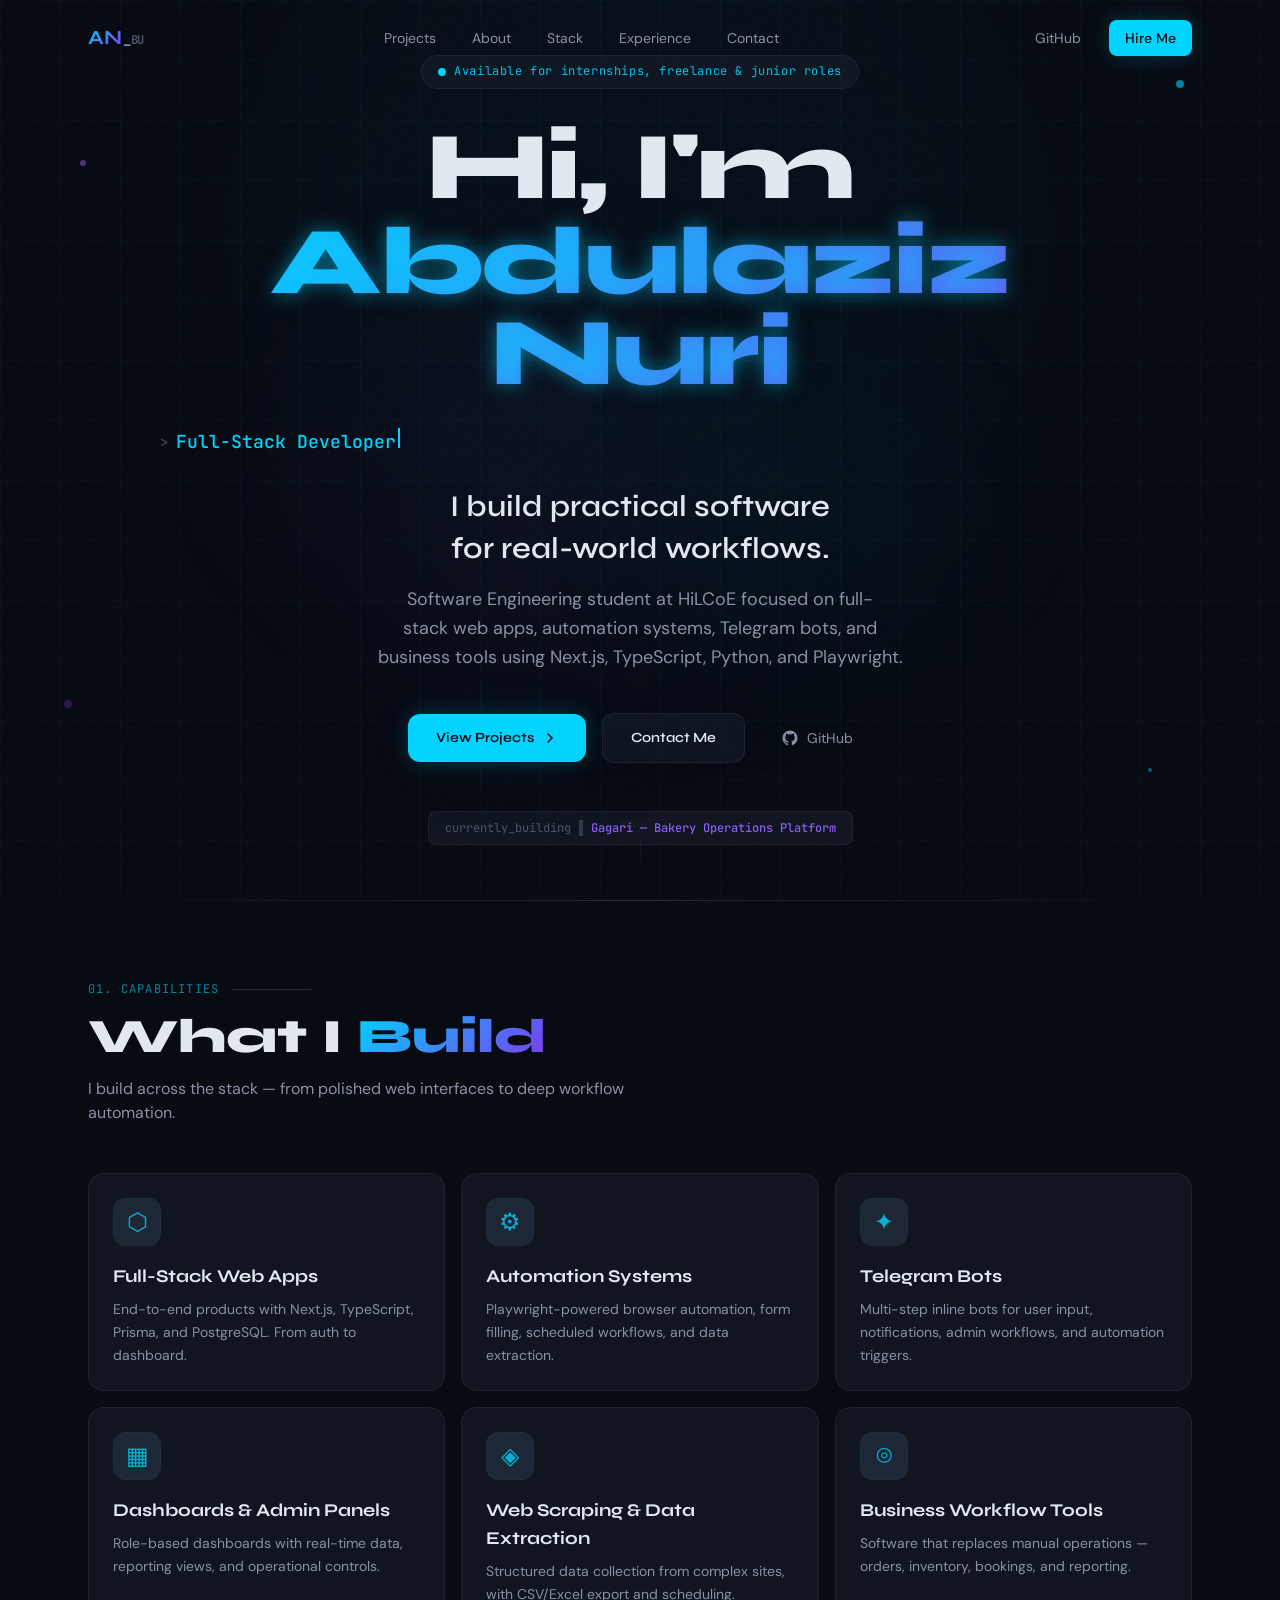
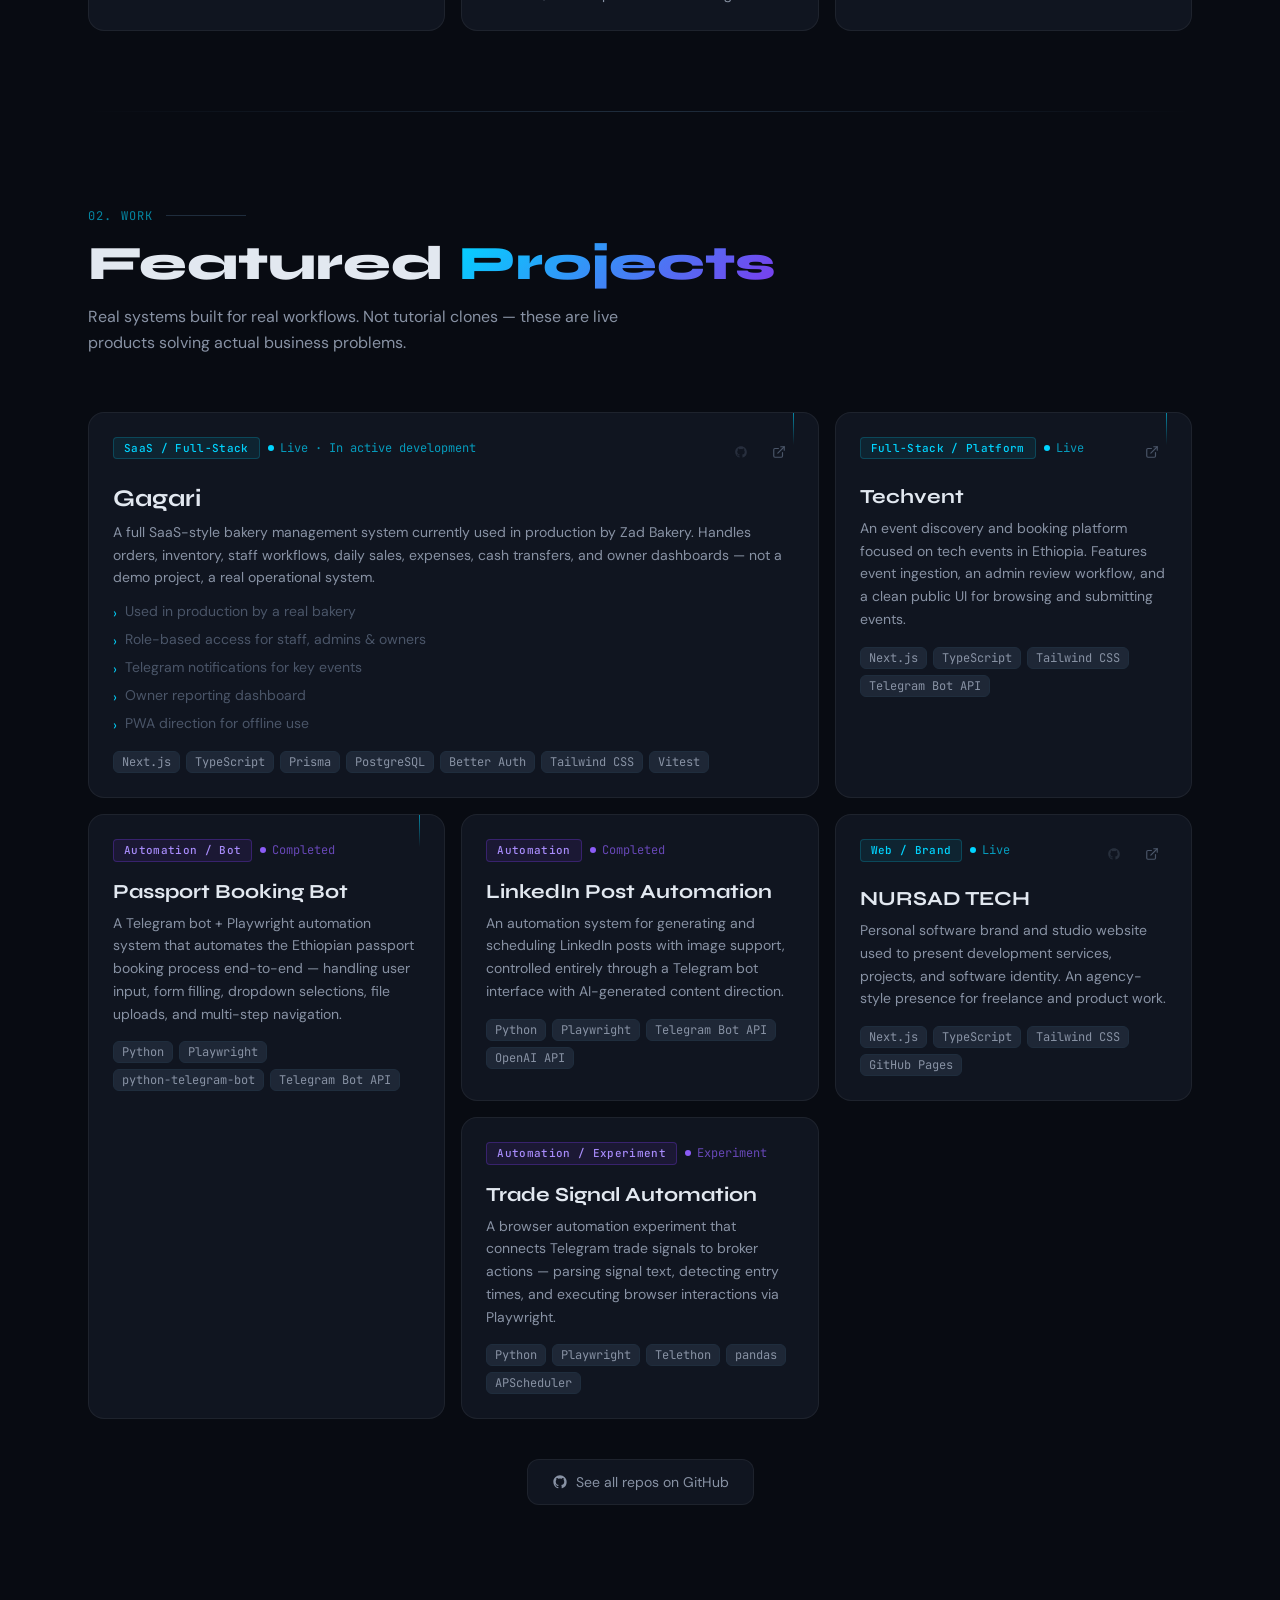
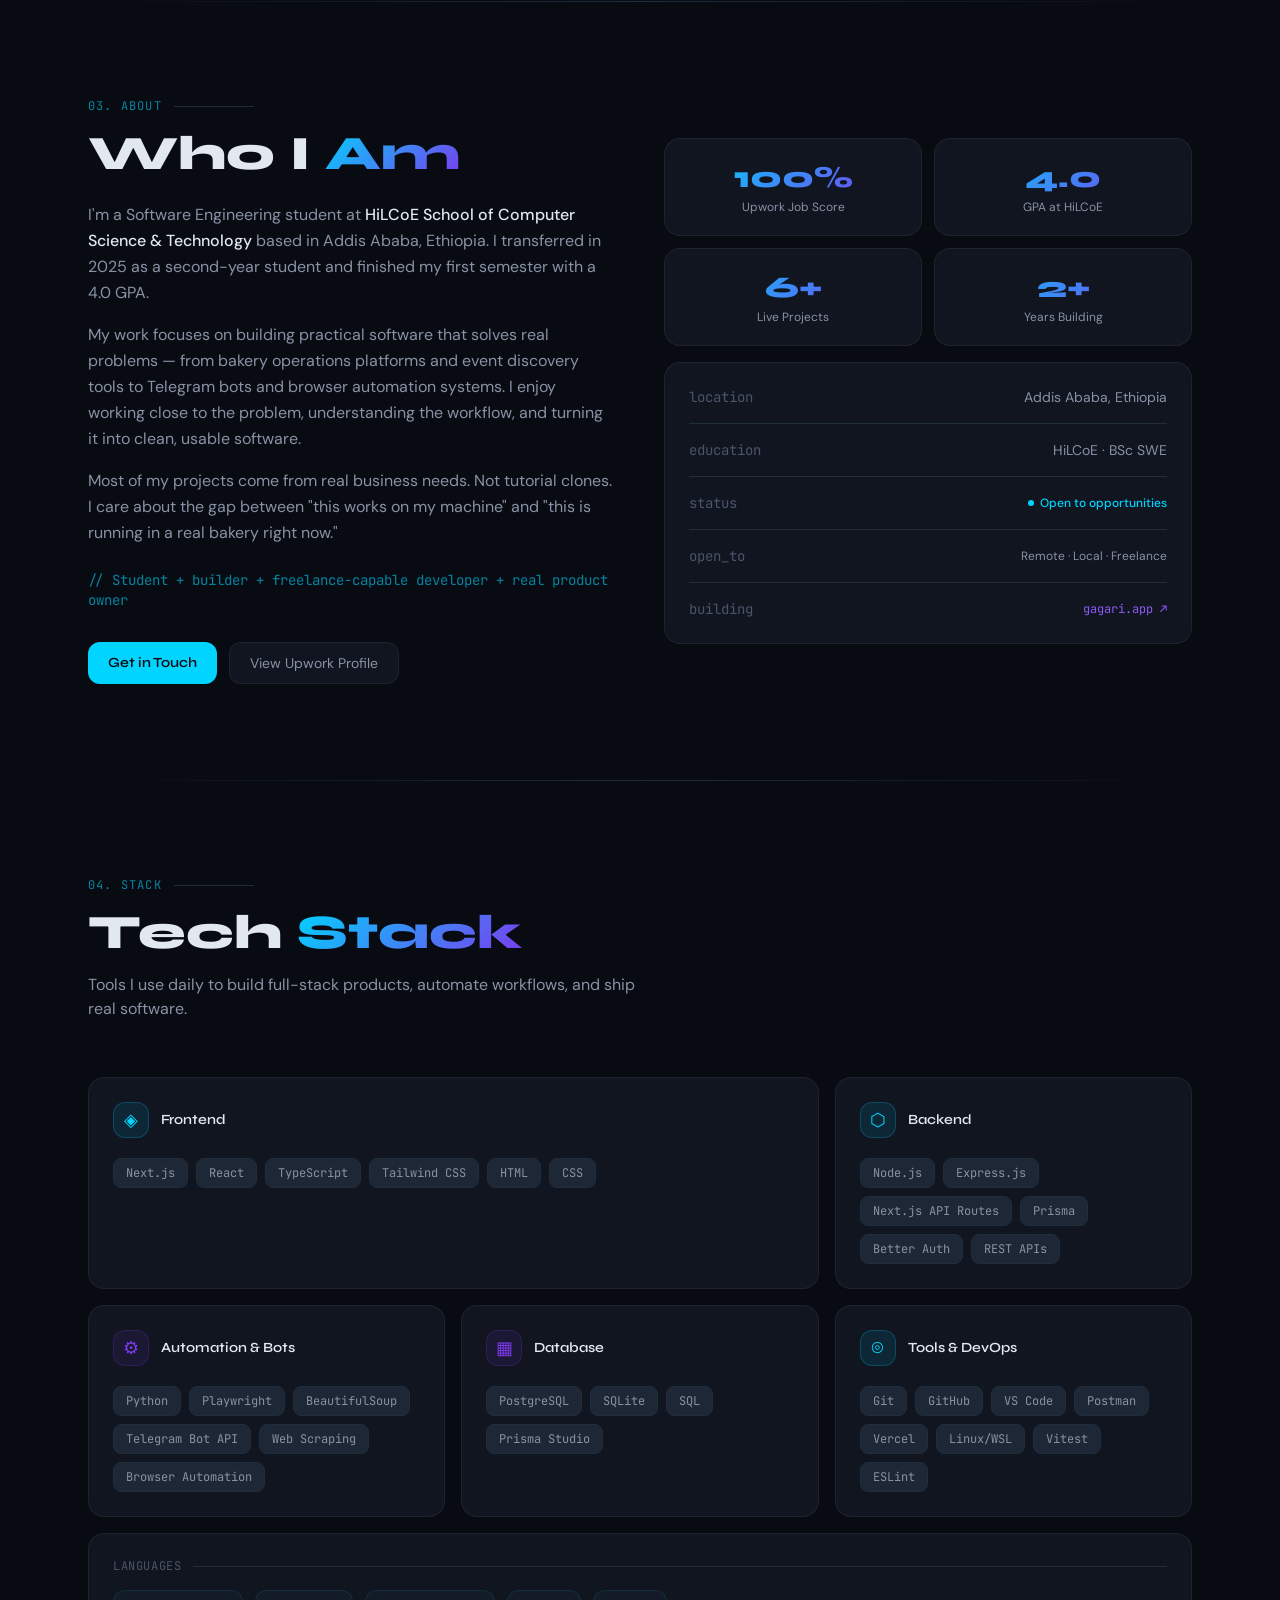
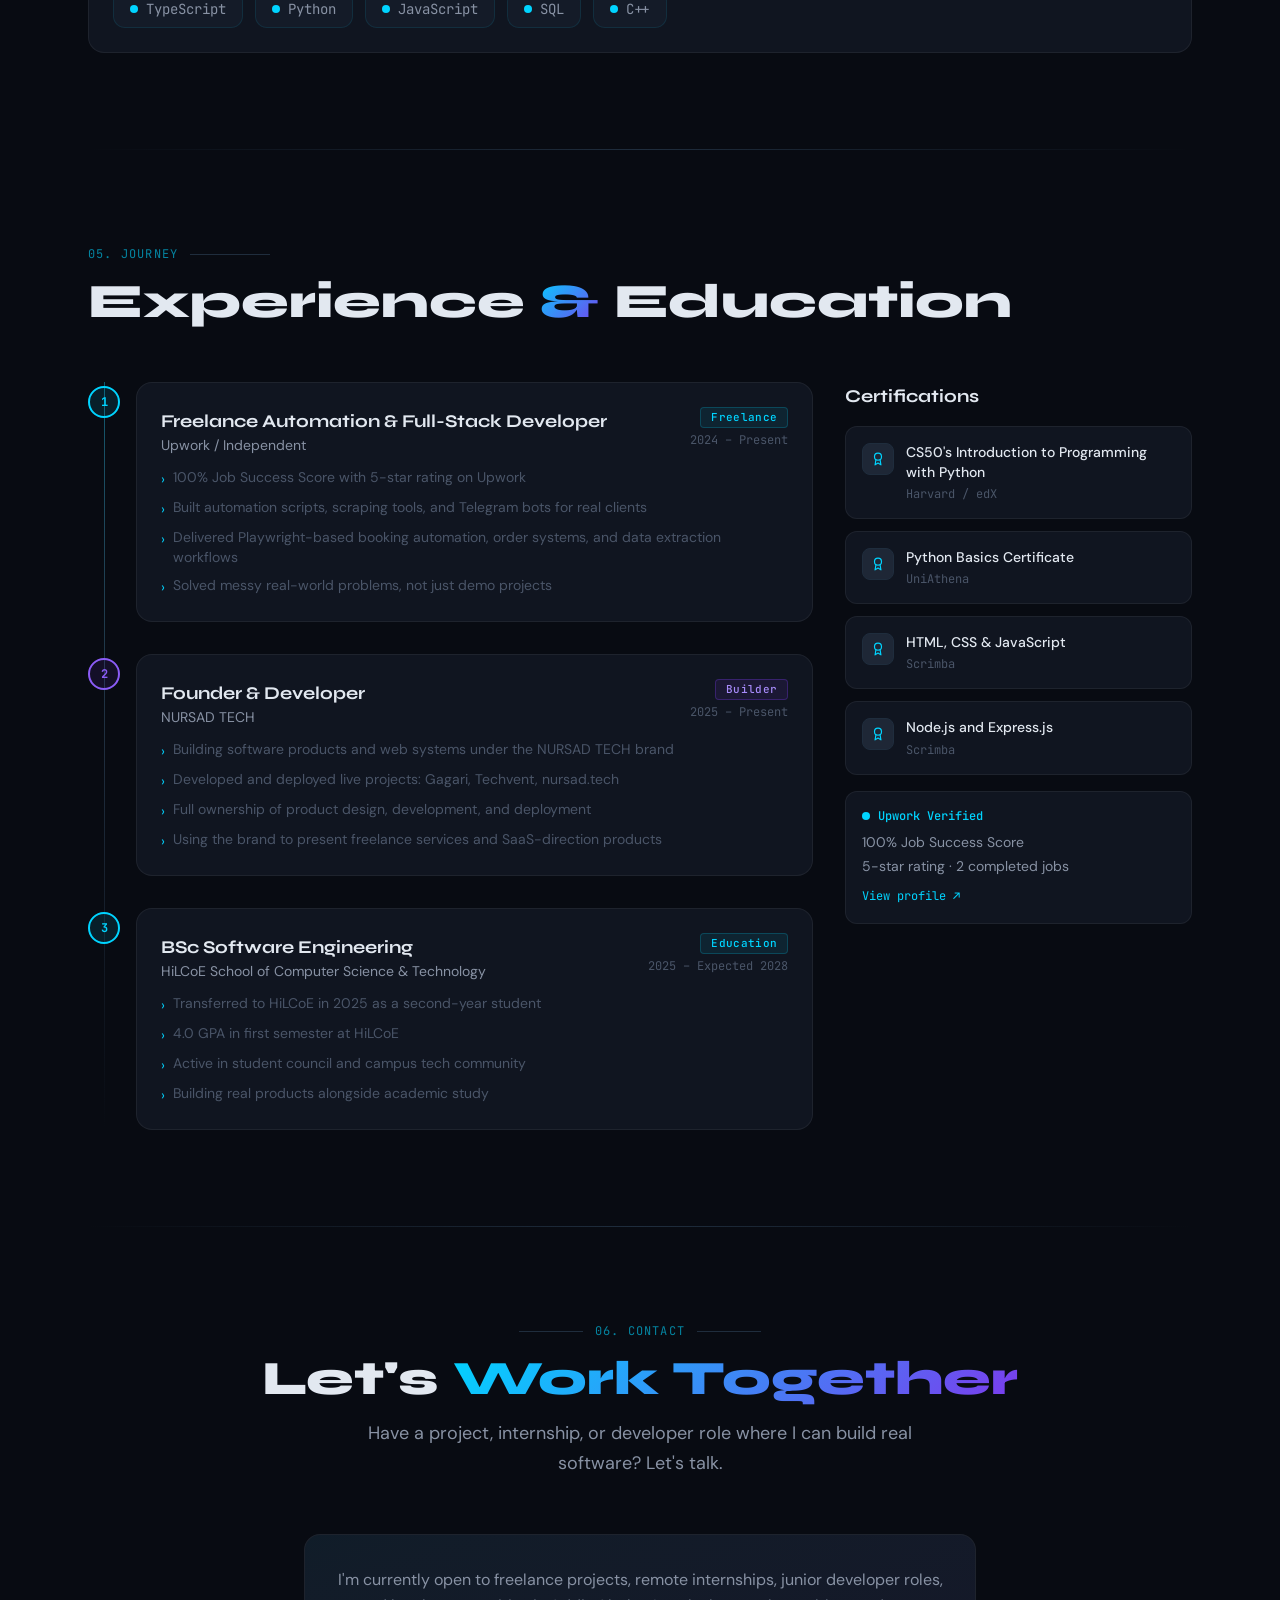
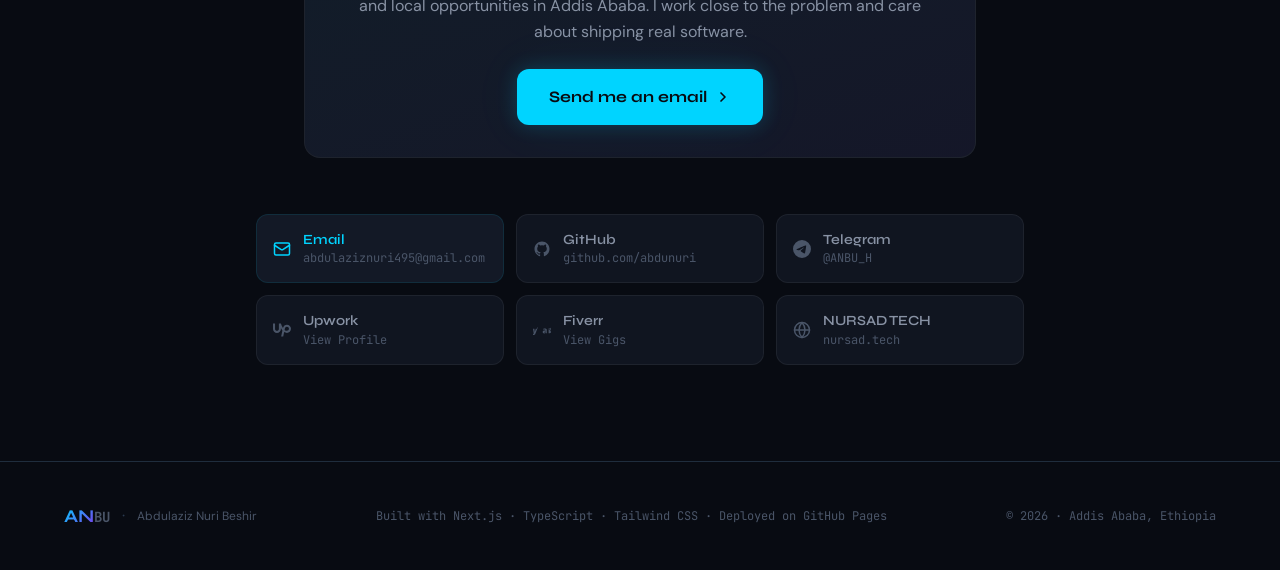
==== commit c958fd5d: "Update portfolio deployment copy" ====
--- a/index.html
+++ b/index.html
@@ -1,4 +1,4 @@
-<!DOCTYPE html><html lang="en" class="scroll-smooth"><head><meta charSet="utf-8"/><meta name="viewport" content="width=device-width, initial-scale=1"/><link rel="stylesheet" href="/_next/static/chunks/0x9be3kg6mwjt.css" data-precedence="next"/><link rel="preload" as="script" fetchPriority="low" href="/_next/static/chunks/1jq4o6yq14o4c.js"/><script src="/_next/static/chunks/2imbn557mdp29.js" async=""></script><script src="/_next/static/chunks/3n7dm2ojtyzwn.js" async=""></script><script src="/_next/static/chunks/turbopack-0_ef9nardpfaq.js" async=""></script><script src="/_next/static/chunks/158myu8e_yme3.js" async=""></script><script src="/_next/static/chunks/0ogfyqjlgebc7.js" async=""></script><title>Abdulaziz Nuri — Full-Stack &amp; Automation Developer</title><meta name="description" content="Software Engineering student at HiLCoE building full-stack web apps, automation systems, Telegram bots, and business tools. Based in Addis Ababa, Ethiopia."/><meta name="author" content="Abdulaziz Nuri"/><meta name="keywords" content="Full-Stack Developer,Automation Developer,Next.js Developer,Python Automation,Telegram Bot,Addis Ababa Developer,Ethiopian Software Engineer,Playwright Automation,Freelance Developer"/><meta property="og:title" content="Abdulaziz Nuri — Full-Stack &amp; Automation Developer"/><meta property="og:description" content="Building practical software for real-world workflows."/><meta property="og:image" content="https://abdunuri.me/og-image.png"/><meta property="og:image:width" content="1200"/><meta property="og:image:height" content="630"/><meta property="og:image:alt" content="Abdulaziz Nuri — Full-Stack &amp; Automation Developer"/><meta property="og:type" content="website"/><meta name="twitter:card" content="summary_large_image"/><meta name="twitter:title" content="Abdulaziz Nuri — Full-Stack &amp; Automation Developer"/><meta name="twitter:description" content="Building practical software for real-world workflows."/><meta name="twitter:image" content="https://abdunuri.me/og-image.png"/><link rel="icon" href="/favicon.svg" type="image/svg+xml"/><link rel="icon" href="/icon.png" sizes="512x512" type="image/png"/><link rel="apple-touch-icon" href="/apple-touch-icon.png" sizes="180x180" type="image/png"/><script src="/_next/static/chunks/0cz1d0mv5g_q7.js" noModule=""></script></head><body class="bg-bg text-text font-body antialiased"><div hidden=""><!--$--><!--/$--></div><main class="relative"><div class="noise"></div><header class="fixed top-0 left-0 right-0 z-50 transition-all duration-300 py-5"><nav class="max-w-6xl mx-auto px-6 flex items-center justify-between"><a href="#" class="font-display font-bold text-xl tracking-tight group"><span class="gradient-text">AN</span><span class="text-text-muted font-mono text-sm ml-0.5 group-hover:text-cyan transition-colors">_</span><span class="text-text-dim font-mono text-xs">BU</span></a><ul class="hidden md:flex items-center gap-1"><li><a href="#projects" class="px-4 py-2 text-sm font-body text-text-muted hover:text-text transition-colors rounded-lg hover:bg-surface relative group">Projects<span class="absolute bottom-1 left-4 right-4 h-px bg-cyan scale-x-0 group-hover:scale-x-100 transition-transform origin-left"></span></a></li><li><a href="#about" class="px-4 py-2 text-sm font-body text-text-muted hover:text-text transition-colors rounded-lg hover:bg-surface relative group">About<span class="absolute bottom-1 left-4 right-4 h-px bg-cyan scale-x-0 group-hover:scale-x-100 transition-transform origin-left"></span></a></li><li><a href="#skills" class="px-4 py-2 text-sm font-body text-text-muted hover:text-text transition-colors rounded-lg hover:bg-surface relative group">Stack<span class="absolute bottom-1 left-4 right-4 h-px bg-cyan scale-x-0 group-hover:scale-x-100 transition-transform origin-left"></span></a></li><li><a href="#experience" class="px-4 py-2 text-sm font-body text-text-muted hover:text-text transition-colors rounded-lg hover:bg-surface relative group">Experience<span class="absolute bottom-1 left-4 right-4 h-px bg-cyan scale-x-0 group-hover:scale-x-100 transition-transform origin-left"></span></a></li><li><a href="#contact" class="px-4 py-2 text-sm font-body text-text-muted hover:text-text transition-colors rounded-lg hover:bg-surface relative group">Contact<span class="absolute bottom-1 left-4 right-4 h-px bg-cyan scale-x-0 group-hover:scale-x-100 transition-transform origin-left"></span></a></li></ul><div class="hidden md:flex items-center gap-3"><a href="https://github.com/abdunuri" target="_blank" rel="noopener noreferrer" class="px-4 py-2 text-sm font-body text-text-muted hover:text-text transition-colors">GitHub</a><a href="#contact" class="px-4 py-2 text-sm font-body font-medium bg-cyan text-bg rounded-lg hover:bg-cyan-dim transition-colors glow-cyan">Hire Me</a></div><button class="md:hidden p-2 text-text-muted hover:text-text" aria-label="Toggle menu"><div class="w-5 h-px bg-current transition-all duration-300 "></div><div class="w-5 h-px bg-current mt-1.5 transition-all duration-300 "></div><div class="w-5 h-px bg-current mt-1.5 transition-all duration-300 "></div></button></nav></header><section class="relative min-h-screen flex flex-col items-center justify-center overflow-hidden"><div class="absolute inset-0 bg-grid"></div><div class="absolute top-1/4 left-1/2 -translate-x-1/2 -translate-y-1/2 w-[800px] h-[800px] rounded-full bg-cyan/[0.03] blur-[120px] pointer-events-none"></div><div class="absolute top-1/3 left-1/4 w-[400px] h-[400px] rounded-full bg-violet/[0.04] blur-[100px] pointer-events-none"></div><div class="absolute bottom-1/4 right-1/4 w-[300px] h-[300px] rounded-full bg-cyan/[0.03] blur-[80px] pointer-events-none"></div><div class="absolute top-20 right-24 w-2 h-2 rounded-full bg-cyan opacity-60 animate-float" style="animation-delay:0s"></div><div class="absolute top-40 left-20 w-1.5 h-1.5 rounded-full bg-violet-bright opacity-50 animate-float" style="animation-delay:1.5s"></div><div class="absolute bottom-32 right-32 w-1 h-1 rounded-full bg-cyan opacity-40 animate-float" style="animation-delay:3s"></div><div class="absolute bottom-48 left-16 w-2 h-2 rounded-full bg-violet opacity-30 animate-float" style="animation-delay:2s"></div><div class="relative z-10 w-full max-w-5xl mx-auto px-6 text-center transition-all duration-1000 opacity-0 translate-y-8"><div class="inline-flex max-w-full items-center justify-center gap-2 px-4 py-1.5 rounded-full glass border border-cyan/20 mb-8 group hover:border-cyan/40 transition-colors"><span class="w-2 h-2 rounded-full bg-cyan animate-pulse-slow"></span><span class="font-mono text-xs text-cyan/90 tracking-wider leading-relaxed">Available for internships, freelance &amp; junior roles</span></div><h1 class="font-display text-4xl sm:text-6xl md:text-7xl lg:text-8xl font-extrabold leading-[0.95] tracking-tight mb-6"><span class="block text-text">Hi, I&#x27;m</span><span class="block gradient-text text-glow-cyan mt-1">Abdulaziz Nuri</span></h1><div class="flex items-center justify-center gap-2 mb-6 h-10 px-2"><span class="font-mono text-sm text-text-dim">&gt;</span><span class="font-mono text-sm sm:text-lg text-cyan font-medium w-full max-w-[18rem] sm:min-w-[280px] sm:max-w-none text-left truncate"><span class="inline-block w-0.5 h-5 bg-cyan ml-0.5 animate-blink"></span></span></div><p class="font-display text-xl sm:text-2xl md:text-3xl font-semibold text-text max-w-2xl mx-auto mb-4 leading-snug text-balance">I build practical software for real-world workflows.</p><p class="font-body text-base sm:text-lg text-text-muted max-w-2xl mx-auto mb-10 leading-relaxed text-balance">Software Engineering student at HiLCoE focused on full-stack web apps, automation systems, Telegram bots, and business tools using Next.js, TypeScript, Python, and Playwright.</p><div class="flex flex-wrap items-center justify-center gap-4 mb-12"><a href="#projects" class="inline-flex items-center gap-2 px-7 py-3.5 bg-cyan text-bg font-display font-semibold text-sm rounded-xl hover:bg-cyan-dim transition-all glow-cyan hover:scale-[1.02] active:scale-[0.98]">View Projects<svg width="16" height="16" viewBox="0 0 24 24" fill="none" stroke="currentColor" stroke-width="2.5" stroke-linecap="round" stroke-linejoin="round"><path d="m9 18 6-6-6-6"></path></svg></a><a href="#contact" class="inline-flex items-center gap-2 px-7 py-3.5 glass border border-border-2 text-text font-display font-semibold text-sm rounded-xl hover:border-cyan/40 hover:text-cyan transition-all hover:scale-[1.02] active:scale-[0.98]">Contact Me</a><a href="https://github.com/abdunuri" target="_blank" rel="noopener noreferrer" class="inline-flex items-center gap-2 px-5 py-3.5 text-text-muted font-body text-sm rounded-xl hover:text-text transition-colors"><svg width="18" height="18" viewBox="0 0 24 24" fill="currentColor"><path d="M12 2C6.477 2 2 6.484 2 12.017c0 4.425 2.865 8.18 6.839 9.504.5.092.682-.217.682-.483 0-.237-.008-.868-.013-1.703-2.782.605-3.369-1.343-3.369-1.343-.454-1.158-1.11-1.466-1.11-1.466-.908-.62.069-.608.069-.608 1.003.07 1.531 1.032 1.531 1.032.892 1.53 2.341 1.088 2.91.832.092-.647.35-1.088.636-1.338-2.22-.253-4.555-1.113-4.555-4.951 0-1.093.39-1.988 1.029-2.688-.103-.253-.446-1.272.098-2.65 0 0 .84-.27 2.75 1.026A9.564 9.564 0 0 1 12 6.844a9.59 9.59 0 0 1 2.504.337c1.909-1.296 2.747-1.027 2.747-1.027.546 1.379.202 2.398.1 2.651.64.7 1.028 1.595 1.028 2.688 0 3.848-2.339 4.695-4.566 4.943.359.309.678.92.678 1.855 0 1.338-.012 2.419-.012 2.747 0 .268.18.58.688.482A10.02 10.02 0 0 0 22 12.017C22 6.484 17.522 2 12 2z"></path></svg>GitHub</a></div><div class="inline-flex max-w-full flex-wrap items-center justify-center gap-2 px-4 py-2 rounded-lg glass border border-violet/20"><span class="font-mono text-xs text-text-dim">currently_building</span><span class="w-1 h-4 bg-border-2"></span><span class="font-mono text-xs text-violet-bright font-medium text-balance">Gagari — Bakery Operations Platform</span></div></div><div class="absolute bottom-8 left-1/2 -translate-x-1/2 flex flex-col items-center gap-1 opacity-40"><span class="font-mono text-xs text-text-dim">scroll</span><div class="w-px h-8 bg-gradient-to-b from-border-2 to-transparent"></div></div></section><div class="max-w-6xl mx-auto px-6"><div class="h-px bg-gradient-to-r from-transparent via-border to-transparent"></div></div><section class="py-20 px-6 max-w-6xl mx-auto"><div class="transition-all duration-700 opacity-0 translate-y-8"><div class="mb-12"><div class="flex items-center gap-3 mb-4"><span class="font-mono text-xs text-cyan/60 tracking-widest uppercase">01. Capabilities</span><div class="flex-1 h-px bg-border max-w-[80px]"></div></div><h2 class="font-display text-4xl md:text-5xl font-extrabold text-text mb-4">What I <span class="gradient-text">Build</span></h2><p class="font-body text-text-muted max-w-xl">I build across the stack — from polished web interfaces to deep workflow automation.</p></div><div class="grid grid-cols-1 sm:grid-cols-2 lg:grid-cols-3 gap-4"><div class="group glass border border-border hover:border-cyan/25 rounded-2xl p-6 transition-all duration-300 hover:shadow-card-hover relative overflow-hidden" style="transition-delay:0ms"><div class="absolute inset-0 opacity-0 group-hover:opacity-100 transition-opacity duration-500 bg-gradient-to-br from-cyan/[0.04] to-transparent rounded-2xl pointer-events-none"></div><div class="relative z-10 w-12 h-12 rounded-xl bg-surface-2 border border-border flex items-center justify-center mb-4 group-hover:border-cyan/30 group-hover:bg-cyan/5 transition-all"><span class="text-2xl text-cyan/80 group-hover:text-cyan transition-colors font-mono">⬡</span></div><div class="relative z-10"><h3 class="font-display font-bold text-text text-lg mb-2 group-hover:text-cyan transition-colors">Full-Stack Web Apps</h3><p class="font-body text-text-muted text-sm leading-relaxed">End-to-end products with Next.js, TypeScript, Prisma, and PostgreSQL. From auth to dashboard.</p></div></div><div class="group glass border border-border hover:border-cyan/25 rounded-2xl p-6 transition-all duration-300 hover:shadow-card-hover relative overflow-hidden" style="transition-delay:60ms"><div class="absolute inset-0 opacity-0 group-hover:opacity-100 transition-opacity duration-500 bg-gradient-to-br from-cyan/[0.04] to-transparent rounded-2xl pointer-events-none"></div><div class="relative z-10 w-12 h-12 rounded-xl bg-surface-2 border border-border flex items-center justify-center mb-4 group-hover:border-cyan/30 group-hover:bg-cyan/5 transition-all"><span class="text-2xl text-cyan/80 group-hover:text-cyan transition-colors font-mono">⚙</span></div><div class="relative z-10"><h3 class="font-display font-bold text-text text-lg mb-2 group-hover:text-cyan transition-colors">Automation Systems</h3><p class="font-body text-text-muted text-sm leading-relaxed">Playwright-powered browser automation, form filling, scheduled workflows, and data extraction.</p></div></div><div class="group glass border border-border hover:border-cyan/25 rounded-2xl p-6 transition-all duration-300 hover:shadow-card-hover relative overflow-hidden" style="transition-delay:120ms"><div class="absolute inset-0 opacity-0 group-hover:opacity-100 transition-opacity duration-500 bg-gradient-to-br from-cyan/[0.04] to-transparent rounded-2xl pointer-events-none"></div><div class="relative z-10 w-12 h-12 rounded-xl bg-surface-2 border border-border flex items-center justify-center mb-4 group-hover:border-cyan/30 group-hover:bg-cyan/5 transition-all"><span class="text-2xl text-cyan/80 group-hover:text-cyan transition-colors font-mono">✦</span></div><div class="relative z-10"><h3 class="font-display font-bold text-text text-lg mb-2 group-hover:text-cyan transition-colors">Telegram Bots</h3><p class="font-body text-text-muted text-sm leading-relaxed">Multi-step inline bots for user input, notifications, admin workflows, and automation triggers.</p></div></div><div class="group glass border border-border hover:border-cyan/25 rounded-2xl p-6 transition-all duration-300 hover:shadow-card-hover relative overflow-hidden" style="transition-delay:180ms"><div class="absolute inset-0 opacity-0 group-hover:opacity-100 transition-opacity duration-500 bg-gradient-to-br from-cyan/[0.04] to-transparent rounded-2xl pointer-events-none"></div><div class="relative z-10 w-12 h-12 rounded-xl bg-surface-2 border border-border flex items-center justify-center mb-4 group-hover:border-cyan/30 group-hover:bg-cyan/5 transition-all"><span class="text-2xl text-cyan/80 group-hover:text-cyan transition-colors font-mono">▦</span></div><div class="relative z-10"><h3 class="font-display font-bold text-text text-lg mb-2 group-hover:text-cyan transition-colors">Dashboards &amp; Admin Panels</h3><p class="font-body text-text-muted text-sm leading-relaxed">Role-based dashboards with real-time data, reporting views, and operational controls.</p></div></div><div class="group glass border border-border hover:border-cyan/25 rounded-2xl p-6 transition-all duration-300 hover:shadow-card-hover relative overflow-hidden" style="transition-delay:240ms"><div class="absolute inset-0 opacity-0 group-hover:opacity-100 transition-opacity duration-500 bg-gradient-to-br from-cyan/[0.04] to-transparent rounded-2xl pointer-events-none"></div><div class="relative z-10 w-12 h-12 rounded-xl bg-surface-2 border border-border flex items-center justify-center mb-4 group-hover:border-cyan/30 group-hover:bg-cyan/5 transition-all"><span class="text-2xl text-cyan/80 group-hover:text-cyan transition-colors font-mono">◈</span></div><div class="relative z-10"><h3 class="font-display font-bold text-text text-lg mb-2 group-hover:text-cyan transition-colors">Web Scraping &amp; Data Extraction</h3><p class="font-body text-text-muted text-sm leading-relaxed">Structured data collection from complex sites, with CSV/Excel export and scheduling.</p></div></div><div class="group glass border border-border hover:border-cyan/25 rounded-2xl p-6 transition-all duration-300 hover:shadow-card-hover relative overflow-hidden" style="transition-delay:300ms"><div class="absolute inset-0 opacity-0 group-hover:opacity-100 transition-opacity duration-500 bg-gradient-to-br from-cyan/[0.04] to-transparent rounded-2xl pointer-events-none"></div><div class="relative z-10 w-12 h-12 rounded-xl bg-surface-2 border border-border flex items-center justify-center mb-4 group-hover:border-cyan/30 group-hover:bg-cyan/5 transition-all"><span class="text-2xl text-cyan/80 group-hover:text-cyan transition-colors font-mono">◎</span></div><div class="relative z-10"><h3 class="font-display font-bold text-text text-lg mb-2 group-hover:text-cyan transition-colors">Business Workflow Tools</h3><p class="font-body text-text-muted text-sm leading-relaxed">Software that replaces manual operations — orders, inventory, bookings, and reporting.</p></div></div></div></div></section><div class="max-w-6xl mx-auto px-6"><div class="h-px bg-gradient-to-r from-transparent via-border to-transparent"></div></div><section id="projects" class="scroll-mt-24 py-24 px-6 max-w-6xl mx-auto"><div class="transition-all duration-700 opacity-0 translate-y-8"><div class="mb-14"><div class="flex items-center gap-3 mb-4"><span class="font-mono text-xs text-cyan/60 tracking-widest uppercase">02. Work</span><div class="flex-1 h-px bg-border max-w-[80px]"></div></div><h2 class="font-display text-4xl md:text-5xl font-extrabold text-text mb-4">Featured <span class="gradient-text">Projects</span></h2><p class="font-body text-text-muted max-w-xl leading-relaxed">Real systems built for real workflows. Not tutorial clones — these are live products solving actual business problems.</p></div><div class="grid grid-cols-1 md:grid-cols-2 lg:grid-cols-3 gap-4 mb-4"><div class="lg:col-span-2"><div class="group relative glass border border-border hover:border-cyan/30 rounded-2xl p-6 transition-all duration-300 hover:shadow-card-hover overflow-hidden h-full"><div class="absolute inset-0 opacity-0 group-hover:opacity-100 transition-opacity duration-500 pointer-events-none"><div class="absolute inset-0 rounded-2xl bg-cyan/[0.03]"></div></div><div class="flex items-start justify-between mb-4 relative z-10"><div class="flex items-center gap-2 flex-wrap"><span class="tag ">SaaS / Full-Stack</span><span class="inline-flex items-center gap-1.5 text-xs font-mono text-cyan/70"><span class="w-1.5 h-1.5 rounded-full bg-cyan animate-pulse"></span>Live · In active development</span></div><div class="flex items-center gap-2"><span class="p-2 rounded-lg text-text-dim/40 cursor-default" title="Private repo"><svg width="14" height="14" viewBox="0 0 24 24" fill="currentColor"><path d="M12 2C6.477 2 2 6.484 2 12.017c0 4.425 2.865 8.18 6.839 9.504.5.092.682-.217.682-.483 0-.237-.008-.868-.013-1.703-2.782.605-3.369-1.343-3.369-1.343-.454-1.158-1.11-1.466-1.11-1.466-.908-.62.069-.608.069-.608 1.003.07 1.531 1.032 1.531 1.032.892 1.53 2.341 1.088 2.91.832.092-.647.35-1.088.636-1.338-2.22-.253-4.555-1.113-4.555-4.951 0-1.093.39-1.988 1.029-2.688-.103-.253-.446-1.272.098-2.65 0 0 .84-.27 2.75 1.026A9.564 9.564 0 0 1 12 6.844a9.59 9.59 0 0 1 2.504.337c1.909-1.296 2.747-1.027 2.747-1.027.546 1.379.202 2.398.1 2.651.64.7 1.028 1.595 1.028 2.688 0 3.848-2.339 4.695-4.566 4.943.359.309.678.92.678 1.855 0 1.338-.012 2.419-.012 2.747 0 .268.18.58.688.482A10.02 10.02 0 0 0 22 12.017C22 6.484 17.522 2 12 2z"></path></svg></span><a href="https://gagari.app/" target="_blank" rel="noopener noreferrer" class="p-2 rounded-lg text-text-dim hover:text-cyan hover:bg-cyan/10 transition-colors" title="View live"><svg width="14" height="14" viewBox="0 0 24 24" fill="none" stroke="currentColor" stroke-width="2" stroke-linecap="round" stroke-linejoin="round"><path d="M18 13v6a2 2 0 0 1-2 2H5a2 2 0 0 1-2-2V8a2 2 0 0 1 2-2h6"></path><polyline points="15 3 21 3 21 9"></polyline><line x1="10" y1="14" x2="21" y2="3"></line></svg></a></div></div><div class="relative z-10 mb-3"><h3 class="font-display font-bold text-text group-hover:text-cyan transition-colors mb-1.5 text-2xl">Gagari</h3><p class="text-text-muted text-sm font-body leading-relaxed">A full SaaS-style bakery management system currently used in production by Zad Bakery. Handles orders, inventory, staff workflows, daily sales, expenses, cash transfers, and owner dashboards — not a demo project, a real operational system.</p></div><ul class="relative z-10 mb-4 space-y-1.5"><li class="flex items-start gap-2 text-sm text-text-dim font-body"><span class="text-cyan mt-0.5 shrink-0">›</span>Used in production by a real bakery</li><li class="flex items-start gap-2 text-sm text-text-dim font-body"><span class="text-cyan mt-0.5 shrink-0">›</span>Role-based access for staff, admins &amp; owners</li><li class="flex items-start gap-2 text-sm text-text-dim font-body"><span class="text-cyan mt-0.5 shrink-0">›</span>Telegram notifications for key events</li><li class="flex items-start gap-2 text-sm text-text-dim font-body"><span class="text-cyan mt-0.5 shrink-0">›</span>Owner reporting dashboard</li><li class="flex items-start gap-2 text-sm text-text-dim font-body"><span class="text-cyan mt-0.5 shrink-0">›</span>PWA direction for offline use</li></ul><div class="relative z-10 flex flex-wrap gap-1.5 mt-4"><span class="px-2 py-0.5 rounded-md text-xs font-mono bg-surface-2 border border-border text-text-muted">Next.js</span><span class="px-2 py-0.5 rounded-md text-xs font-mono bg-surface-2 border border-border text-text-muted">TypeScript</span><span class="px-2 py-0.5 rounded-md text-xs font-mono bg-surface-2 border border-border text-text-muted">Prisma</span><span class="px-2 py-0.5 rounded-md text-xs font-mono bg-surface-2 border border-border text-text-muted">PostgreSQL</span><span class="px-2 py-0.5 rounded-md text-xs font-mono bg-surface-2 border border-border text-text-muted">Better Auth</span><span class="px-2 py-0.5 rounded-md text-xs font-mono bg-surface-2 border border-border text-text-muted">Tailwind CSS</span><span class="px-2 py-0.5 rounded-md text-xs font-mono bg-surface-2 border border-border text-text-muted">Vitest</span></div><div class="absolute top-0 right-6 w-px h-8 bg-gradient-to-b from-cyan/60 to-transparent"></div></div></div><div class="group relative glass border border-border hover:border-cyan/30 rounded-2xl p-6 transition-all duration-300 hover:shadow-card-hover overflow-hidden h-full"><div class="absolute inset-0 opacity-0 group-hover:opacity-100 transition-opacity duration-500 pointer-events-none"><div class="absolute inset-0 rounded-2xl bg-cyan/[0.03]"></div></div><div class="flex items-start justify-between mb-4 relative z-10"><div class="flex items-center gap-2 flex-wrap"><span class="tag ">Full-Stack / Platform</span><span class="inline-flex items-center gap-1.5 text-xs font-mono text-cyan/70"><span class="w-1.5 h-1.5 rounded-full bg-cyan animate-pulse"></span>Live</span></div><div class="flex items-center gap-2"><a href="https://techvent.nursad.tech/" target="_blank" rel="noopener noreferrer" class="p-2 rounded-lg text-text-dim hover:text-cyan hover:bg-cyan/10 transition-colors" title="View live"><svg width="14" height="14" viewBox="0 0 24 24" fill="none" stroke="currentColor" stroke-width="2" stroke-linecap="round" stroke-linejoin="round"><path d="M18 13v6a2 2 0 0 1-2 2H5a2 2 0 0 1-2-2V8a2 2 0 0 1 2-2h6"></path><polyline points="15 3 21 3 21 9"></polyline><line x1="10" y1="14" x2="21" y2="3"></line></svg></a></div></div><div class="relative z-10 mb-3"><h3 class="font-display font-bold text-text group-hover:text-cyan transition-colors mb-1.5 text-xl">Techvent</h3><p class="text-text-muted text-sm font-body leading-relaxed">An event discovery and booking platform focused on tech events in Ethiopia. Features event ingestion, an admin review workflow, and a clean public UI for browsing and submitting events.</p></div><div class="relative z-10 flex flex-wrap gap-1.5 mt-4"><span class="px-2 py-0.5 rounded-md text-xs font-mono bg-surface-2 border border-border text-text-muted">Next.js</span><span class="px-2 py-0.5 rounded-md text-xs font-mono bg-surface-2 border border-border text-text-muted">TypeScript</span><span class="px-2 py-0.5 rounded-md text-xs font-mono bg-surface-2 border border-border text-text-muted">Tailwind CSS</span><span class="px-2 py-0.5 rounded-md text-xs font-mono bg-surface-2 border border-border text-text-muted">Telegram Bot API</span></div><div class="absolute top-0 right-6 w-px h-8 bg-gradient-to-b from-cyan/60 to-transparent"></div></div><div class="group relative glass border border-border hover:border-cyan/30 rounded-2xl p-6 transition-all duration-300 hover:shadow-card-hover overflow-hidden h-full"><div class="absolute inset-0 opacity-0 group-hover:opacity-100 transition-opacity duration-500 pointer-events-none"><div class="absolute inset-0 rounded-2xl bg-violet/[0.04]"></div></div><div class="flex items-start justify-between mb-4 relative z-10"><div class="flex items-center gap-2 flex-wrap"><span class="tag tag-violet">Automation / Bot</span><span class="inline-flex items-center gap-1.5 text-xs font-mono text-violet-bright/70"><span class="w-1.5 h-1.5 rounded-full bg-violet-bright animate-pulse"></span>Completed</span></div><div class="flex items-center gap-2"></div></div><div class="relative z-10 mb-3"><h3 class="font-display font-bold text-text group-hover:text-cyan transition-colors mb-1.5 text-xl">Passport Booking Bot</h3><p class="text-text-muted text-sm font-body leading-relaxed">A Telegram bot + Playwright automation system that automates the Ethiopian passport booking process end-to-end — handling user input, form filling, dropdown selections, file uploads, and multi-step navigation.</p></div><div class="relative z-10 flex flex-wrap gap-1.5 mt-4"><span class="px-2 py-0.5 rounded-md text-xs font-mono bg-surface-2 border border-border text-text-muted">Python</span><span class="px-2 py-0.5 rounded-md text-xs font-mono bg-surface-2 border border-border text-text-muted">Playwright</span><span class="px-2 py-0.5 rounded-md text-xs font-mono bg-surface-2 border border-border text-text-muted">python-telegram-bot</span><span class="px-2 py-0.5 rounded-md text-xs font-mono bg-surface-2 border border-border text-text-muted">Telegram Bot API</span></div><div class="absolute top-0 right-6 w-px h-8 bg-gradient-to-b from-cyan/60 to-transparent"></div></div><div class="md:col-span-2 lg:col-span-2 grid grid-cols-1 sm:grid-cols-2 gap-4"><div class="group relative glass border border-border hover:border-cyan/30 rounded-2xl p-6 transition-all duration-300 hover:shadow-card-hover overflow-hidden "><div class="absolute inset-0 opacity-0 group-hover:opacity-100 transition-opacity duration-500 pointer-events-none"><div class="absolute inset-0 rounded-2xl bg-violet/[0.04]"></div></div><div class="flex items-start justify-between mb-4 relative z-10"><div class="flex items-center gap-2 flex-wrap"><span class="tag tag-violet">Automation</span><span class="inline-flex items-center gap-1.5 text-xs font-mono text-violet-bright/70"><span class="w-1.5 h-1.5 rounded-full bg-violet-bright animate-pulse"></span>Completed</span></div><div class="flex items-center gap-2"></div></div><div class="relative z-10 mb-3"><h3 class="font-display font-bold text-text group-hover:text-cyan transition-colors mb-1.5 text-xl">LinkedIn Post Automation</h3><p class="text-text-muted text-sm font-body leading-relaxed">An automation system for generating and scheduling LinkedIn posts with image support, controlled entirely through a Telegram bot interface with AI-generated content direction.</p></div><div class="relative z-10 flex flex-wrap gap-1.5 mt-4"><span class="px-2 py-0.5 rounded-md text-xs font-mono bg-surface-2 border border-border text-text-muted">Python</span><span class="px-2 py-0.5 rounded-md text-xs font-mono bg-surface-2 border border-border text-text-muted">Playwright</span><span class="px-2 py-0.5 rounded-md text-xs font-mono bg-surface-2 border border-border text-text-muted">Telegram Bot API</span><span class="px-2 py-0.5 rounded-md text-xs font-mono bg-surface-2 border border-border text-text-muted">OpenAI API</span></div></div><div class="group relative glass border border-border hover:border-cyan/30 rounded-2xl p-6 transition-all duration-300 hover:shadow-card-hover overflow-hidden "><div class="absolute inset-0 opacity-0 group-hover:opacity-100 transition-opacity duration-500 pointer-events-none"><div class="absolute inset-0 rounded-2xl bg-cyan/[0.03]"></div></div><div class="flex items-start justify-between mb-4 relative z-10"><div class="flex items-center gap-2 flex-wrap"><span class="tag ">Web / Brand</span><span class="inline-flex items-center gap-1.5 text-xs font-mono text-cyan/70"><span class="w-1.5 h-1.5 rounded-full bg-cyan animate-pulse"></span>Live</span></div><div class="flex items-center gap-2"><span class="p-2 rounded-lg text-text-dim/40 cursor-default" title="Private repo"><svg width="14" height="14" viewBox="0 0 24 24" fill="currentColor"><path d="M12 2C6.477 2 2 6.484 2 12.017c0 4.425 2.865 8.18 6.839 9.504.5.092.682-.217.682-.483 0-.237-.008-.868-.013-1.703-2.782.605-3.369-1.343-3.369-1.343-.454-1.158-1.11-1.466-1.11-1.466-.908-.62.069-.608.069-.608 1.003.07 1.531 1.032 1.531 1.032.892 1.53 2.341 1.088 2.91.832.092-.647.35-1.088.636-1.338-2.22-.253-4.555-1.113-4.555-4.951 0-1.093.39-1.988 1.029-2.688-.103-.253-.446-1.272.098-2.65 0 0 .84-.27 2.75 1.026A9.564 9.564 0 0 1 12 6.844a9.59 9.59 0 0 1 2.504.337c1.909-1.296 2.747-1.027 2.747-1.027.546 1.379.202 2.398.1 2.651.64.7 1.028 1.595 1.028 2.688 0 3.848-2.339 4.695-4.566 4.943.359.309.678.92.678 1.855 0 1.338-.012 2.419-.012 2.747 0 .268.18.58.688.482A10.02 10.02 0 0 0 22 12.017C22 6.484 17.522 2 12 2z"></path></svg></span><a href="https://www.nursad.tech" target="_blank" rel="noopener noreferrer" class="p-2 rounded-lg text-text-dim hover:text-cyan hover:bg-cyan/10 transition-colors" title="View live"><svg width="14" height="14" viewBox="0 0 24 24" fill="none" stroke="currentColor" stroke-width="2" stroke-linecap="round" stroke-linejoin="round"><path d="M18 13v6a2 2 0 0 1-2 2H5a2 2 0 0 1-2-2V8a2 2 0 0 1 2-2h6"></path><polyline points="15 3 21 3 21 9"></polyline><line x1="10" y1="14" x2="21" y2="3"></line></svg></a></div></div><div class="relative z-10 mb-3"><h3 class="font-display font-bold text-text group-hover:text-cyan transition-colors mb-1.5 text-xl">NURSAD TECH</h3><p class="text-text-muted text-sm font-body leading-relaxed">Personal software brand and studio website used to present development services, projects, and software identity. An agency-style presence for freelance and product work.</p></div><div class="relative z-10 flex flex-wrap gap-1.5 mt-4"><span class="px-2 py-0.5 rounded-md text-xs font-mono bg-surface-2 border border-border text-text-muted">Next.js</span><span class="px-2 py-0.5 rounded-md text-xs font-mono bg-surface-2 border border-border text-text-muted">TypeScript</span><span class="px-2 py-0.5 rounded-md text-xs font-mono bg-surface-2 border border-border text-text-muted">Tailwind CSS</span><span class="px-2 py-0.5 rounded-md text-xs font-mono bg-surface-2 border border-border text-text-muted">Vercel</span></div></div><div class="group relative glass border border-border hover:border-cyan/30 rounded-2xl p-6 transition-all duration-300 hover:shadow-card-hover overflow-hidden "><div class="absolute inset-0 opacity-0 group-hover:opacity-100 transition-opacity duration-500 pointer-events-none"><div class="absolute inset-0 rounded-2xl bg-violet/[0.04]"></div></div><div class="flex items-start justify-between mb-4 relative z-10"><div class="flex items-center gap-2 flex-wrap"><span class="tag tag-violet">Automation / Experiment</span><span class="inline-flex items-center gap-1.5 text-xs font-mono text-violet-bright/70"><span class="w-1.5 h-1.5 rounded-full bg-violet-bright animate-pulse"></span>Experiment</span></div><div class="flex items-center gap-2"></div></div><div class="relative z-10 mb-3"><h3 class="font-display font-bold text-text group-hover:text-cyan transition-colors mb-1.5 text-xl">Trade Signal Automation</h3><p class="text-text-muted text-sm font-body leading-relaxed">A browser automation experiment that connects Telegram trade signals to broker actions — parsing signal text, detecting entry times, and executing browser interactions via Playwright.</p></div><div class="relative z-10 flex flex-wrap gap-1.5 mt-4"><span class="px-2 py-0.5 rounded-md text-xs font-mono bg-surface-2 border border-border text-text-muted">Python</span><span class="px-2 py-0.5 rounded-md text-xs font-mono bg-surface-2 border border-border text-text-muted">Playwright</span><span class="px-2 py-0.5 rounded-md text-xs font-mono bg-surface-2 border border-border text-text-muted">Telethon</span><span class="px-2 py-0.5 rounded-md text-xs font-mono bg-surface-2 border border-border text-text-muted">pandas</span><span class="px-2 py-0.5 rounded-md text-xs font-mono bg-surface-2 border border-border text-text-muted">APScheduler</span></div></div></div></div><div class="flex justify-center mt-10"><a href="https://github.com/abdunuri" target="_blank" rel="noopener noreferrer" class="inline-flex items-center gap-2 px-6 py-3 glass border border-border-2 hover:border-cyan/40 rounded-xl text-sm font-body text-text-muted hover:text-cyan transition-all"><svg width="16" height="16" viewBox="0 0 24 24" fill="currentColor"><path d="M12 2C6.477 2 2 6.484 2 12.017c0 4.425 2.865 8.18 6.839 9.504.5.092.682-.217.682-.483 0-.237-.008-.868-.013-1.703-2.782.605-3.369-1.343-3.369-1.343-.454-1.158-1.11-1.466-1.11-1.466-.908-.62.069-.608.069-.608 1.003.07 1.531 1.032 1.531 1.032.892 1.53 2.341 1.088 2.91.832.092-.647.35-1.088.636-1.338-2.22-.253-4.555-1.113-4.555-4.951 0-1.093.39-1.988 1.029-2.688-.103-.253-.446-1.272.098-2.65 0 0 .84-.27 2.75 1.026A9.564 9.564 0 0 1 12 6.844a9.59 9.59 0 0 1 2.504.337c1.909-1.296 2.747-1.027 2.747-1.027.546 1.379.202 2.398.1 2.651.64.7 1.028 1.595 1.028 2.688 0 3.848-2.339 4.695-4.566 4.943.359.309.678.92.678 1.855 0 1.338-.012 2.419-.012 2.747 0 .268.18.58.688.482A10.02 10.02 0 0 0 22 12.017C22 6.484 17.522 2 12 2z"></path></svg>See all repos on GitHub</a></div></div></section><div class="max-w-6xl mx-auto px-6"><div class="h-px bg-gradient-to-r from-transparent via-border to-transparent"></div></div><section id="about" class="scroll-mt-24 py-24 px-6 max-w-6xl mx-auto"><div class="transition-all duration-700 opacity-0 translate-y-8"><div class="grid grid-cols-1 lg:grid-cols-2 gap-12 items-center"><div><div class="flex items-center gap-3 mb-4"><span class="font-mono text-xs text-cyan/60 tracking-widest uppercase">03. About</span><div class="flex-1 h-px bg-border max-w-[80px]"></div></div><h2 class="font-display text-4xl md:text-5xl font-extrabold text-text mb-6">Who I <span class="gradient-text">Am</span></h2><div class="space-y-4 font-body text-text-muted leading-relaxed"><p>I&#x27;m a Software Engineering student at<!-- --> <span class="text-text font-medium">HiLCoE School of Computer Science &amp; Technology</span> <!-- -->based in Addis Ababa, Ethiopia. I transferred in 2025 as a second-year student and finished my first semester with a 4.0 GPA.</p><p>My work focuses on building practical software that solves real problems — from bakery operations platforms and event discovery tools to Telegram bots and browser automation systems. I enjoy working close to the problem, understanding the workflow, and turning it into clean, usable software.</p><p>Most of my projects come from real business needs. Not tutorial clones. I care about the gap between &quot;this works on my machine&quot; and &quot;this is running in a real bakery right now.&quot;</p><p class="font-mono text-sm text-cyan/60 pt-2">// Student + builder + freelance-capable developer + real product owner</p></div><div class="flex flex-wrap gap-3 mt-8"><a href="mailto:abdulaziznuri495@gmail.com" class="inline-flex items-center gap-2 px-5 py-2.5 bg-cyan text-bg font-display font-semibold text-sm rounded-xl hover:bg-cyan-dim transition-all">Get in Touch</a><a href="https://www.upwork.com/freelancers/~01f82185cb154c03a9?mp_source=share" target="_blank" rel="noopener noreferrer" class="inline-flex items-center gap-2 px-5 py-2.5 glass border border-border-2 hover:border-cyan/40 text-text-muted hover:text-text font-body text-sm rounded-xl transition-all">View Upwork Profile</a></div></div><div class="space-y-4"><div class="grid grid-cols-2 gap-3"><div class="glass border border-border rounded-2xl p-5 text-center group hover:border-cyan/30 transition-all"><div class="font-display font-extrabold text-3xl gradient-text mb-1">100%</div><div class="font-body text-xs text-text-muted">Upwork Job Score</div></div><div class="glass border border-border rounded-2xl p-5 text-center group hover:border-cyan/30 transition-all"><div class="font-display font-extrabold text-3xl gradient-text mb-1">4.0</div><div class="font-body text-xs text-text-muted">GPA at HiLCoE</div></div><div class="glass border border-border rounded-2xl p-5 text-center group hover:border-cyan/30 transition-all"><div class="font-display font-extrabold text-3xl gradient-text mb-1">6+</div><div class="font-body text-xs text-text-muted">Live Projects</div></div><div class="glass border border-border rounded-2xl p-5 text-center group hover:border-cyan/30 transition-all"><div class="font-display font-extrabold text-3xl gradient-text mb-1">2+</div><div class="font-body text-xs text-text-muted">Years Building</div></div></div><div class="glass border border-border rounded-2xl p-6 space-y-4"><div class="flex items-center justify-between text-sm"><span class="font-mono text-text-dim">location</span><span class="font-body text-text-muted">Addis Ababa, Ethiopia</span></div><div class="h-px bg-border"></div><div class="flex items-center justify-between text-sm"><span class="font-mono text-text-dim">education</span><span class="font-body text-text-muted text-right">HiLCoE · BSc SWE</span></div><div class="h-px bg-border"></div><div class="flex items-center justify-between text-sm"><span class="font-mono text-text-dim">status</span><span class="inline-flex items-center gap-1.5 font-body text-cyan text-xs font-medium"><span class="w-1.5 h-1.5 bg-cyan rounded-full animate-pulse"></span>Open to opportunities</span></div><div class="h-px bg-border"></div><div class="flex items-center justify-between text-sm"><span class="font-mono text-text-dim">open_to</span><span class="font-body text-text-muted text-right text-xs">Remote · Local · Freelance</span></div><div class="h-px bg-border"></div><div class="flex items-center justify-between text-sm"><span class="font-mono text-text-dim">building</span><a href="https://gagari.app" target="_blank" rel="noopener noreferrer" class="font-mono text-violet-bright text-xs hover:text-violet transition-colors">gagari.app ↗</a></div></div></div></div></div></section><div class="max-w-6xl mx-auto px-6"><div class="h-px bg-gradient-to-r from-transparent via-border to-transparent"></div></div><section id="skills" class="scroll-mt-24 py-24 px-6 max-w-6xl mx-auto"><div class="transition-all duration-700 opacity-0 translate-y-8"><div class="mb-14"><div class="flex items-center gap-3 mb-4"><span class="font-mono text-xs text-cyan/60 tracking-widest uppercase">04. Stack</span><div class="flex-1 h-px bg-border max-w-[80px]"></div></div><h2 class="font-display text-4xl md:text-5xl font-extrabold text-text mb-4">Tech <span class="gradient-text">Stack</span></h2><p class="font-body text-text-muted max-w-xl">Tools I use daily to build full-stack products, automate workflows, and ship real software.</p></div><div class="grid grid-cols-1 md:grid-cols-2 lg:grid-cols-3 gap-4"><div class="glass border border-border rounded-2xl p-6 hover:border-cyan/30 transition-all duration-300 group lg:col-span-2"><div class="flex items-center gap-3 mb-5"><div class="w-9 h-9 rounded-xl border flex items-center justify-center font-mono text-lg bg-cyan/10 border-cyan/20 text-cyan group-hover:bg-cyan/15 transition-colors">◈</div><span class="font-display font-semibold text-text text-sm">Frontend</span></div><div class="flex flex-wrap gap-2"><span class="px-3 py-1.5 rounded-lg text-xs font-mono border transition-all duration-200
+<!DOCTYPE html><html lang="en" class="scroll-smooth"><head><meta charSet="utf-8"/><meta name="viewport" content="width=device-width, initial-scale=1"/><link rel="stylesheet" href="/_next/static/chunks/0x9be3kg6mwjt.css" data-precedence="next"/><link rel="preload" as="script" fetchPriority="low" href="/_next/static/chunks/1jq4o6yq14o4c.js"/><script src="/_next/static/chunks/2imbn557mdp29.js" async=""></script><script src="/_next/static/chunks/3n7dm2ojtyzwn.js" async=""></script><script src="/_next/static/chunks/turbopack-0_ef9nardpfaq.js" async=""></script><script src="/_next/static/chunks/158myu8e_yme3.js" async=""></script><script src="/_next/static/chunks/3p7u0elw-_zcj.js" async=""></script><title>Abdulaziz Nuri — Full-Stack &amp; Automation Developer</title><meta name="description" content="Software Engineering student at HiLCoE building full-stack web apps, automation systems, Telegram bots, and business tools. Based in Addis Ababa, Ethiopia."/><meta name="author" content="Abdulaziz Nuri"/><meta name="keywords" content="Full-Stack Developer,Automation Developer,Next.js Developer,Python Automation,Telegram Bot,Addis Ababa Developer,Ethiopian Software Engineer,Playwright Automation,Freelance Developer"/><meta property="og:title" content="Abdulaziz Nuri — Full-Stack &amp; Automation Developer"/><meta property="og:description" content="Building practical software for real-world workflows."/><meta property="og:image" content="https://abdunuri.me/og-image.png"/><meta property="og:image:width" content="1200"/><meta property="og:image:height" content="630"/><meta property="og:image:alt" content="Abdulaziz Nuri — Full-Stack &amp; Automation Developer"/><meta property="og:type" content="website"/><meta name="twitter:card" content="summary_large_image"/><meta name="twitter:title" content="Abdulaziz Nuri — Full-Stack &amp; Automation Developer"/><meta name="twitter:description" content="Building practical software for real-world workflows."/><meta name="twitter:image" content="https://abdunuri.me/og-image.png"/><link rel="icon" href="/favicon.svg" type="image/svg+xml"/><link rel="icon" href="/icon.png" sizes="512x512" type="image/png"/><link rel="apple-touch-icon" href="/apple-touch-icon.png" sizes="180x180" type="image/png"/><script src="/_next/static/chunks/0cz1d0mv5g_q7.js" noModule=""></script></head><body class="bg-bg text-text font-body antialiased"><div hidden=""><!--$--><!--/$--></div><main class="relative"><div class="noise"></div><header class="fixed top-0 left-0 right-0 z-50 transition-all duration-300 py-5"><nav class="max-w-6xl mx-auto px-6 flex items-center justify-between"><a href="#" class="font-display font-bold text-xl tracking-tight group"><span class="gradient-text">AN</span><span class="text-text-muted font-mono text-sm ml-0.5 group-hover:text-cyan transition-colors">_</span><span class="text-text-dim font-mono text-xs">BU</span></a><ul class="hidden md:flex items-center gap-1"><li><a href="#projects" class="px-4 py-2 text-sm font-body text-text-muted hover:text-text transition-colors rounded-lg hover:bg-surface relative group">Projects<span class="absolute bottom-1 left-4 right-4 h-px bg-cyan scale-x-0 group-hover:scale-x-100 transition-transform origin-left"></span></a></li><li><a href="#about" class="px-4 py-2 text-sm font-body text-text-muted hover:text-text transition-colors rounded-lg hover:bg-surface relative group">About<span class="absolute bottom-1 left-4 right-4 h-px bg-cyan scale-x-0 group-hover:scale-x-100 transition-transform origin-left"></span></a></li><li><a href="#skills" class="px-4 py-2 text-sm font-body text-text-muted hover:text-text transition-colors rounded-lg hover:bg-surface relative group">Stack<span class="absolute bottom-1 left-4 right-4 h-px bg-cyan scale-x-0 group-hover:scale-x-100 transition-transform origin-left"></span></a></li><li><a href="#experience" class="px-4 py-2 text-sm font-body text-text-muted hover:text-text transition-colors rounded-lg hover:bg-surface relative group">Experience<span class="absolute bottom-1 left-4 right-4 h-px bg-cyan scale-x-0 group-hover:scale-x-100 transition-transform origin-left"></span></a></li><li><a href="#contact" class="px-4 py-2 text-sm font-body text-text-muted hover:text-text transition-colors rounded-lg hover:bg-surface relative group">Contact<span class="absolute bottom-1 left-4 right-4 h-px bg-cyan scale-x-0 group-hover:scale-x-100 transition-transform origin-left"></span></a></li></ul><div class="hidden md:flex items-center gap-3"><a href="https://github.com/abdunuri" target="_blank" rel="noopener noreferrer" class="px-4 py-2 text-sm font-body text-text-muted hover:text-text transition-colors">GitHub</a><a href="#contact" class="px-4 py-2 text-sm font-body font-medium bg-cyan text-bg rounded-lg hover:bg-cyan-dim transition-colors glow-cyan">Hire Me</a></div><button class="md:hidden p-2 text-text-muted hover:text-text" aria-label="Toggle menu"><div class="w-5 h-px bg-current transition-all duration-300 "></div><div class="w-5 h-px bg-current mt-1.5 transition-all duration-300 "></div><div class="w-5 h-px bg-current mt-1.5 transition-all duration-300 "></div></button></nav></header><section class="relative min-h-screen flex flex-col items-center justify-center overflow-hidden"><div class="absolute inset-0 bg-grid"></div><div class="absolute top-1/4 left-1/2 -translate-x-1/2 -translate-y-1/2 w-[800px] h-[800px] rounded-full bg-cyan/[0.03] blur-[120px] pointer-events-none"></div><div class="absolute top-1/3 left-1/4 w-[400px] h-[400px] rounded-full bg-violet/[0.04] blur-[100px] pointer-events-none"></div><div class="absolute bottom-1/4 right-1/4 w-[300px] h-[300px] rounded-full bg-cyan/[0.03] blur-[80px] pointer-events-none"></div><div class="absolute top-20 right-24 w-2 h-2 rounded-full bg-cyan opacity-60 animate-float" style="animation-delay:0s"></div><div class="absolute top-40 left-20 w-1.5 h-1.5 rounded-full bg-violet-bright opacity-50 animate-float" style="animation-delay:1.5s"></div><div class="absolute bottom-32 right-32 w-1 h-1 rounded-full bg-cyan opacity-40 animate-float" style="animation-delay:3s"></div><div class="absolute bottom-48 left-16 w-2 h-2 rounded-full bg-violet opacity-30 animate-float" style="animation-delay:2s"></div><div class="relative z-10 w-full max-w-5xl mx-auto px-6 text-center transition-all duration-1000 opacity-0 translate-y-8"><div class="inline-flex max-w-full items-center justify-center gap-2 px-4 py-1.5 rounded-full glass border border-cyan/20 mb-8 group hover:border-cyan/40 transition-colors"><span class="w-2 h-2 rounded-full bg-cyan animate-pulse-slow"></span><span class="font-mono text-xs text-cyan/90 tracking-wider leading-relaxed">Available for internships, freelance &amp; junior roles</span></div><h1 class="font-display text-4xl sm:text-6xl md:text-7xl lg:text-8xl font-extrabold leading-[0.95] tracking-tight mb-6"><span class="block text-text">Hi, I&#x27;m</span><span class="block gradient-text text-glow-cyan mt-1">Abdulaziz Nuri</span></h1><div class="flex items-center justify-center gap-2 mb-6 h-10 px-2"><span class="font-mono text-sm text-text-dim">&gt;</span><span class="font-mono text-sm sm:text-lg text-cyan font-medium w-full max-w-[18rem] sm:min-w-[280px] sm:max-w-none text-left truncate"><span class="inline-block w-0.5 h-5 bg-cyan ml-0.5 animate-blink"></span></span></div><p class="font-display text-xl sm:text-2xl md:text-3xl font-semibold text-text max-w-2xl mx-auto mb-4 leading-snug text-balance">I build practical software for real-world workflows.</p><p class="font-body text-base sm:text-lg text-text-muted max-w-2xl mx-auto mb-10 leading-relaxed text-balance">Software Engineering student at HiLCoE focused on full-stack web apps, automation systems, Telegram bots, and business tools using Next.js, TypeScript, Python, and Playwright.</p><div class="flex flex-wrap items-center justify-center gap-4 mb-12"><a href="#projects" class="inline-flex items-center gap-2 px-7 py-3.5 bg-cyan text-bg font-display font-semibold text-sm rounded-xl hover:bg-cyan-dim transition-all glow-cyan hover:scale-[1.02] active:scale-[0.98]">View Projects<svg width="16" height="16" viewBox="0 0 24 24" fill="none" stroke="currentColor" stroke-width="2.5" stroke-linecap="round" stroke-linejoin="round"><path d="m9 18 6-6-6-6"></path></svg></a><a href="#contact" class="inline-flex items-center gap-2 px-7 py-3.5 glass border border-border-2 text-text font-display font-semibold text-sm rounded-xl hover:border-cyan/40 hover:text-cyan transition-all hover:scale-[1.02] active:scale-[0.98]">Contact Me</a><a href="https://github.com/abdunuri" target="_blank" rel="noopener noreferrer" class="inline-flex items-center gap-2 px-5 py-3.5 text-text-muted font-body text-sm rounded-xl hover:text-text transition-colors"><svg width="18" height="18" viewBox="0 0 24 24" fill="currentColor"><path d="M12 2C6.477 2 2 6.484 2 12.017c0 4.425 2.865 8.18 6.839 9.504.5.092.682-.217.682-.483 0-.237-.008-.868-.013-1.703-2.782.605-3.369-1.343-3.369-1.343-.454-1.158-1.11-1.466-1.11-1.466-.908-.62.069-.608.069-.608 1.003.07 1.531 1.032 1.531 1.032.892 1.53 2.341 1.088 2.91.832.092-.647.35-1.088.636-1.338-2.22-.253-4.555-1.113-4.555-4.951 0-1.093.39-1.988 1.029-2.688-.103-.253-.446-1.272.098-2.65 0 0 .84-.27 2.75 1.026A9.564 9.564 0 0 1 12 6.844a9.59 9.59 0 0 1 2.504.337c1.909-1.296 2.747-1.027 2.747-1.027.546 1.379.202 2.398.1 2.651.64.7 1.028 1.595 1.028 2.688 0 3.848-2.339 4.695-4.566 4.943.359.309.678.92.678 1.855 0 1.338-.012 2.419-.012 2.747 0 .268.18.58.688.482A10.02 10.02 0 0 0 22 12.017C22 6.484 17.522 2 12 2z"></path></svg>GitHub</a></div><div class="inline-flex max-w-full flex-wrap items-center justify-center gap-2 px-4 py-2 rounded-lg glass border border-violet/20"><span class="font-mono text-xs text-text-dim">currently_building</span><span class="w-1 h-4 bg-border-2"></span><span class="font-mono text-xs text-violet-bright font-medium text-balance">Gagari — Bakery Operations Platform</span></div></div><div class="absolute bottom-8 left-1/2 -translate-x-1/2 flex flex-col items-center gap-1 opacity-40"><span class="font-mono text-xs text-text-dim">scroll</span><div class="w-px h-8 bg-gradient-to-b from-border-2 to-transparent"></div></div></section><div class="max-w-6xl mx-auto px-6"><div class="h-px bg-gradient-to-r from-transparent via-border to-transparent"></div></div><section class="py-20 px-6 max-w-6xl mx-auto"><div class="transition-all duration-700 opacity-0 translate-y-8"><div class="mb-12"><div class="flex items-center gap-3 mb-4"><span class="font-mono text-xs text-cyan/60 tracking-widest uppercase">01. Capabilities</span><div class="flex-1 h-px bg-border max-w-[80px]"></div></div><h2 class="font-display text-4xl md:text-5xl font-extrabold text-text mb-4">What I <span class="gradient-text">Build</span></h2><p class="font-body text-text-muted max-w-xl">I build across the stack — from polished web interfaces to deep workflow automation.</p></div><div class="grid grid-cols-1 sm:grid-cols-2 lg:grid-cols-3 gap-4"><div class="group glass border border-border hover:border-cyan/25 rounded-2xl p-6 transition-all duration-300 hover:shadow-card-hover relative overflow-hidden" style="transition-delay:0ms"><div class="absolute inset-0 opacity-0 group-hover:opacity-100 transition-opacity duration-500 bg-gradient-to-br from-cyan/[0.04] to-transparent rounded-2xl pointer-events-none"></div><div class="relative z-10 w-12 h-12 rounded-xl bg-surface-2 border border-border flex items-center justify-center mb-4 group-hover:border-cyan/30 group-hover:bg-cyan/5 transition-all"><span class="text-2xl text-cyan/80 group-hover:text-cyan transition-colors font-mono">⬡</span></div><div class="relative z-10"><h3 class="font-display font-bold text-text text-lg mb-2 group-hover:text-cyan transition-colors">Full-Stack Web Apps</h3><p class="font-body text-text-muted text-sm leading-relaxed">End-to-end products with Next.js, TypeScript, Prisma, and PostgreSQL. From auth to dashboard.</p></div></div><div class="group glass border border-border hover:border-cyan/25 rounded-2xl p-6 transition-all duration-300 hover:shadow-card-hover relative overflow-hidden" style="transition-delay:60ms"><div class="absolute inset-0 opacity-0 group-hover:opacity-100 transition-opacity duration-500 bg-gradient-to-br from-cyan/[0.04] to-transparent rounded-2xl pointer-events-none"></div><div class="relative z-10 w-12 h-12 rounded-xl bg-surface-2 border border-border flex items-center justify-center mb-4 group-hover:border-cyan/30 group-hover:bg-cyan/5 transition-all"><span class="text-2xl text-cyan/80 group-hover:text-cyan transition-colors font-mono">⚙</span></div><div class="relative z-10"><h3 class="font-display font-bold text-text text-lg mb-2 group-hover:text-cyan transition-colors">Automation Systems</h3><p class="font-body text-text-muted text-sm leading-relaxed">Playwright-powered browser automation, form filling, scheduled workflows, and data extraction.</p></div></div><div class="group glass border border-border hover:border-cyan/25 rounded-2xl p-6 transition-all duration-300 hover:shadow-card-hover relative overflow-hidden" style="transition-delay:120ms"><div class="absolute inset-0 opacity-0 group-hover:opacity-100 transition-opacity duration-500 bg-gradient-to-br from-cyan/[0.04] to-transparent rounded-2xl pointer-events-none"></div><div class="relative z-10 w-12 h-12 rounded-xl bg-surface-2 border border-border flex items-center justify-center mb-4 group-hover:border-cyan/30 group-hover:bg-cyan/5 transition-all"><span class="text-2xl text-cyan/80 group-hover:text-cyan transition-colors font-mono">✦</span></div><div class="relative z-10"><h3 class="font-display font-bold text-text text-lg mb-2 group-hover:text-cyan transition-colors">Telegram Bots</h3><p class="font-body text-text-muted text-sm leading-relaxed">Multi-step inline bots for user input, notifications, admin workflows, and automation triggers.</p></div></div><div class="group glass border border-border hover:border-cyan/25 rounded-2xl p-6 transition-all duration-300 hover:shadow-card-hover relative overflow-hidden" style="transition-delay:180ms"><div class="absolute inset-0 opacity-0 group-hover:opacity-100 transition-opacity duration-500 bg-gradient-to-br from-cyan/[0.04] to-transparent rounded-2xl pointer-events-none"></div><div class="relative z-10 w-12 h-12 rounded-xl bg-surface-2 border border-border flex items-center justify-center mb-4 group-hover:border-cyan/30 group-hover:bg-cyan/5 transition-all"><span class="text-2xl text-cyan/80 group-hover:text-cyan transition-colors font-mono">▦</span></div><div class="relative z-10"><h3 class="font-display font-bold text-text text-lg mb-2 group-hover:text-cyan transition-colors">Dashboards &amp; Admin Panels</h3><p class="font-body text-text-muted text-sm leading-relaxed">Role-based dashboards with real-time data, reporting views, and operational controls.</p></div></div><div class="group glass border border-border hover:border-cyan/25 rounded-2xl p-6 transition-all duration-300 hover:shadow-card-hover relative overflow-hidden" style="transition-delay:240ms"><div class="absolute inset-0 opacity-0 group-hover:opacity-100 transition-opacity duration-500 bg-gradient-to-br from-cyan/[0.04] to-transparent rounded-2xl pointer-events-none"></div><div class="relative z-10 w-12 h-12 rounded-xl bg-surface-2 border border-border flex items-center justify-center mb-4 group-hover:border-cyan/30 group-hover:bg-cyan/5 transition-all"><span class="text-2xl text-cyan/80 group-hover:text-cyan transition-colors font-mono">◈</span></div><div class="relative z-10"><h3 class="font-display font-bold text-text text-lg mb-2 group-hover:text-cyan transition-colors">Web Scraping &amp; Data Extraction</h3><p class="font-body text-text-muted text-sm leading-relaxed">Structured data collection from complex sites, with CSV/Excel export and scheduling.</p></div></div><div class="group glass border border-border hover:border-cyan/25 rounded-2xl p-6 transition-all duration-300 hover:shadow-card-hover relative overflow-hidden" style="transition-delay:300ms"><div class="absolute inset-0 opacity-0 group-hover:opacity-100 transition-opacity duration-500 bg-gradient-to-br from-cyan/[0.04] to-transparent rounded-2xl pointer-events-none"></div><div class="relative z-10 w-12 h-12 rounded-xl bg-surface-2 border border-border flex items-center justify-center mb-4 group-hover:border-cyan/30 group-hover:bg-cyan/5 transition-all"><span class="text-2xl text-cyan/80 group-hover:text-cyan transition-colors font-mono">◎</span></div><div class="relative z-10"><h3 class="font-display font-bold text-text text-lg mb-2 group-hover:text-cyan transition-colors">Business Workflow Tools</h3><p class="font-body text-text-muted text-sm leading-relaxed">Software that replaces manual operations — orders, inventory, bookings, and reporting.</p></div></div></div></div></section><div class="max-w-6xl mx-auto px-6"><div class="h-px bg-gradient-to-r from-transparent via-border to-transparent"></div></div><section id="projects" class="scroll-mt-24 py-24 px-6 max-w-6xl mx-auto"><div class="transition-all duration-700 opacity-0 translate-y-8"><div class="mb-14"><div class="flex items-center gap-3 mb-4"><span class="font-mono text-xs text-cyan/60 tracking-widest uppercase">02. Work</span><div class="flex-1 h-px bg-border max-w-[80px]"></div></div><h2 class="font-display text-4xl md:text-5xl font-extrabold text-text mb-4">Featured <span class="gradient-text">Projects</span></h2><p class="font-body text-text-muted max-w-xl leading-relaxed">Real systems built for real workflows. Not tutorial clones — these are live products solving actual business problems.</p></div><div class="grid grid-cols-1 md:grid-cols-2 lg:grid-cols-3 gap-4 mb-4"><div class="lg:col-span-2"><div class="group relative glass border border-border hover:border-cyan/30 rounded-2xl p-6 transition-all duration-300 hover:shadow-card-hover overflow-hidden h-full"><div class="absolute inset-0 opacity-0 group-hover:opacity-100 transition-opacity duration-500 pointer-events-none"><div class="absolute inset-0 rounded-2xl bg-cyan/[0.03]"></div></div><div class="flex items-start justify-between mb-4 relative z-10"><div class="flex items-center gap-2 flex-wrap"><span class="tag ">SaaS / Full-Stack</span><span class="inline-flex items-center gap-1.5 text-xs font-mono text-cyan/70"><span class="w-1.5 h-1.5 rounded-full bg-cyan animate-pulse"></span>Live · In active development</span></div><div class="flex items-center gap-2"><span class="p-2 rounded-lg text-text-dim/40 cursor-default" title="Private repo"><svg width="14" height="14" viewBox="0 0 24 24" fill="currentColor"><path d="M12 2C6.477 2 2 6.484 2 12.017c0 4.425 2.865 8.18 6.839 9.504.5.092.682-.217.682-.483 0-.237-.008-.868-.013-1.703-2.782.605-3.369-1.343-3.369-1.343-.454-1.158-1.11-1.466-1.11-1.466-.908-.62.069-.608.069-.608 1.003.07 1.531 1.032 1.531 1.032.892 1.53 2.341 1.088 2.91.832.092-.647.35-1.088.636-1.338-2.22-.253-4.555-1.113-4.555-4.951 0-1.093.39-1.988 1.029-2.688-.103-.253-.446-1.272.098-2.65 0 0 .84-.27 2.75 1.026A9.564 9.564 0 0 1 12 6.844a9.59 9.59 0 0 1 2.504.337c1.909-1.296 2.747-1.027 2.747-1.027.546 1.379.202 2.398.1 2.651.64.7 1.028 1.595 1.028 2.688 0 3.848-2.339 4.695-4.566 4.943.359.309.678.92.678 1.855 0 1.338-.012 2.419-.012 2.747 0 .268.18.58.688.482A10.02 10.02 0 0 0 22 12.017C22 6.484 17.522 2 12 2z"></path></svg></span><a href="https://gagari.app/" target="_blank" rel="noopener noreferrer" class="p-2 rounded-lg text-text-dim hover:text-cyan hover:bg-cyan/10 transition-colors" title="View live"><svg width="14" height="14" viewBox="0 0 24 24" fill="none" stroke="currentColor" stroke-width="2" stroke-linecap="round" stroke-linejoin="round"><path d="M18 13v6a2 2 0 0 1-2 2H5a2 2 0 0 1-2-2V8a2 2 0 0 1 2-2h6"></path><polyline points="15 3 21 3 21 9"></polyline><line x1="10" y1="14" x2="21" y2="3"></line></svg></a></div></div><div class="relative z-10 mb-3"><h3 class="font-display font-bold text-text group-hover:text-cyan transition-colors mb-1.5 text-2xl">Gagari</h3><p class="text-text-muted text-sm font-body leading-relaxed">A full SaaS-style bakery management system currently used in production by Zad Bakery. Handles orders, inventory, staff workflows, daily sales, expenses, cash transfers, and owner dashboards — not a demo project, a real operational system.</p></div><ul class="relative z-10 mb-4 space-y-1.5"><li class="flex items-start gap-2 text-sm text-text-dim font-body"><span class="text-cyan mt-0.5 shrink-0">›</span>Used in production by a real bakery</li><li class="flex items-start gap-2 text-sm text-text-dim font-body"><span class="text-cyan mt-0.5 shrink-0">›</span>Role-based access for staff, admins &amp; owners</li><li class="flex items-start gap-2 text-sm text-text-dim font-body"><span class="text-cyan mt-0.5 shrink-0">›</span>Telegram notifications for key events</li><li class="flex items-start gap-2 text-sm text-text-dim font-body"><span class="text-cyan mt-0.5 shrink-0">›</span>Owner reporting dashboard</li><li class="flex items-start gap-2 text-sm text-text-dim font-body"><span class="text-cyan mt-0.5 shrink-0">›</span>PWA direction for offline use</li></ul><div class="relative z-10 flex flex-wrap gap-1.5 mt-4"><span class="px-2 py-0.5 rounded-md text-xs font-mono bg-surface-2 border border-border text-text-muted">Next.js</span><span class="px-2 py-0.5 rounded-md text-xs font-mono bg-surface-2 border border-border text-text-muted">TypeScript</span><span class="px-2 py-0.5 rounded-md text-xs font-mono bg-surface-2 border border-border text-text-muted">Prisma</span><span class="px-2 py-0.5 rounded-md text-xs font-mono bg-surface-2 border border-border text-text-muted">PostgreSQL</span><span class="px-2 py-0.5 rounded-md text-xs font-mono bg-surface-2 border border-border text-text-muted">Better Auth</span><span class="px-2 py-0.5 rounded-md text-xs font-mono bg-surface-2 border border-border text-text-muted">Tailwind CSS</span><span class="px-2 py-0.5 rounded-md text-xs font-mono bg-surface-2 border border-border text-text-muted">Vitest</span></div><div class="absolute top-0 right-6 w-px h-8 bg-gradient-to-b from-cyan/60 to-transparent"></div></div></div><div class="group relative glass border border-border hover:border-cyan/30 rounded-2xl p-6 transition-all duration-300 hover:shadow-card-hover overflow-hidden h-full"><div class="absolute inset-0 opacity-0 group-hover:opacity-100 transition-opacity duration-500 pointer-events-none"><div class="absolute inset-0 rounded-2xl bg-cyan/[0.03]"></div></div><div class="flex items-start justify-between mb-4 relative z-10"><div class="flex items-center gap-2 flex-wrap"><span class="tag ">Full-Stack / Platform</span><span class="inline-flex items-center gap-1.5 text-xs font-mono text-cyan/70"><span class="w-1.5 h-1.5 rounded-full bg-cyan animate-pulse"></span>Live</span></div><div class="flex items-center gap-2"><a href="https://techvent.nursad.tech/" target="_blank" rel="noopener noreferrer" class="p-2 rounded-lg text-text-dim hover:text-cyan hover:bg-cyan/10 transition-colors" title="View live"><svg width="14" height="14" viewBox="0 0 24 24" fill="none" stroke="currentColor" stroke-width="2" stroke-linecap="round" stroke-linejoin="round"><path d="M18 13v6a2 2 0 0 1-2 2H5a2 2 0 0 1-2-2V8a2 2 0 0 1 2-2h6"></path><polyline points="15 3 21 3 21 9"></polyline><line x1="10" y1="14" x2="21" y2="3"></line></svg></a></div></div><div class="relative z-10 mb-3"><h3 class="font-display font-bold text-text group-hover:text-cyan transition-colors mb-1.5 text-xl">Techvent</h3><p class="text-text-muted text-sm font-body leading-relaxed">An event discovery and booking platform focused on tech events in Ethiopia. Features event ingestion, an admin review workflow, and a clean public UI for browsing and submitting events.</p></div><div class="relative z-10 flex flex-wrap gap-1.5 mt-4"><span class="px-2 py-0.5 rounded-md text-xs font-mono bg-surface-2 border border-border text-text-muted">Next.js</span><span class="px-2 py-0.5 rounded-md text-xs font-mono bg-surface-2 border border-border text-text-muted">TypeScript</span><span class="px-2 py-0.5 rounded-md text-xs font-mono bg-surface-2 border border-border text-text-muted">Tailwind CSS</span><span class="px-2 py-0.5 rounded-md text-xs font-mono bg-surface-2 border border-border text-text-muted">Telegram Bot API</span></div><div class="absolute top-0 right-6 w-px h-8 bg-gradient-to-b from-cyan/60 to-transparent"></div></div><div class="group relative glass border border-border hover:border-cyan/30 rounded-2xl p-6 transition-all duration-300 hover:shadow-card-hover overflow-hidden h-full"><div class="absolute inset-0 opacity-0 group-hover:opacity-100 transition-opacity duration-500 pointer-events-none"><div class="absolute inset-0 rounded-2xl bg-violet/[0.04]"></div></div><div class="flex items-start justify-between mb-4 relative z-10"><div class="flex items-center gap-2 flex-wrap"><span class="tag tag-violet">Automation / Bot</span><span class="inline-flex items-center gap-1.5 text-xs font-mono text-violet-bright/70"><span class="w-1.5 h-1.5 rounded-full bg-violet-bright animate-pulse"></span>Completed</span></div><div class="flex items-center gap-2"></div></div><div class="relative z-10 mb-3"><h3 class="font-display font-bold text-text group-hover:text-cyan transition-colors mb-1.5 text-xl">Passport Booking Bot</h3><p class="text-text-muted text-sm font-body leading-relaxed">A Telegram bot + Playwright automation system that automates the Ethiopian passport booking process end-to-end — handling user input, form filling, dropdown selections, file uploads, and multi-step navigation.</p></div><div class="relative z-10 flex flex-wrap gap-1.5 mt-4"><span class="px-2 py-0.5 rounded-md text-xs font-mono bg-surface-2 border border-border text-text-muted">Python</span><span class="px-2 py-0.5 rounded-md text-xs font-mono bg-surface-2 border border-border text-text-muted">Playwright</span><span class="px-2 py-0.5 rounded-md text-xs font-mono bg-surface-2 border border-border text-text-muted">python-telegram-bot</span><span class="px-2 py-0.5 rounded-md text-xs font-mono bg-surface-2 border border-border text-text-muted">Telegram Bot API</span></div><div class="absolute top-0 right-6 w-px h-8 bg-gradient-to-b from-cyan/60 to-transparent"></div></div><div class="md:col-span-2 lg:col-span-2 grid grid-cols-1 sm:grid-cols-2 gap-4"><div class="group relative glass border border-border hover:border-cyan/30 rounded-2xl p-6 transition-all duration-300 hover:shadow-card-hover overflow-hidden "><div class="absolute inset-0 opacity-0 group-hover:opacity-100 transition-opacity duration-500 pointer-events-none"><div class="absolute inset-0 rounded-2xl bg-violet/[0.04]"></div></div><div class="flex items-start justify-between mb-4 relative z-10"><div class="flex items-center gap-2 flex-wrap"><span class="tag tag-violet">Automation</span><span class="inline-flex items-center gap-1.5 text-xs font-mono text-violet-bright/70"><span class="w-1.5 h-1.5 rounded-full bg-violet-bright animate-pulse"></span>Completed</span></div><div class="flex items-center gap-2"></div></div><div class="relative z-10 mb-3"><h3 class="font-display font-bold text-text group-hover:text-cyan transition-colors mb-1.5 text-xl">LinkedIn Post Automation</h3><p class="text-text-muted text-sm font-body leading-relaxed">An automation system for generating and scheduling LinkedIn posts with image support, controlled entirely through a Telegram bot interface with AI-generated content direction.</p></div><div class="relative z-10 flex flex-wrap gap-1.5 mt-4"><span class="px-2 py-0.5 rounded-md text-xs font-mono bg-surface-2 border border-border text-text-muted">Python</span><span class="px-2 py-0.5 rounded-md text-xs font-mono bg-surface-2 border border-border text-text-muted">Playwright</span><span class="px-2 py-0.5 rounded-md text-xs font-mono bg-surface-2 border border-border text-text-muted">Telegram Bot API</span><span class="px-2 py-0.5 rounded-md text-xs font-mono bg-surface-2 border border-border text-text-muted">OpenAI API</span></div></div><div class="group relative glass border border-border hover:border-cyan/30 rounded-2xl p-6 transition-all duration-300 hover:shadow-card-hover overflow-hidden "><div class="absolute inset-0 opacity-0 group-hover:opacity-100 transition-opacity duration-500 pointer-events-none"><div class="absolute inset-0 rounded-2xl bg-cyan/[0.03]"></div></div><div class="flex items-start justify-between mb-4 relative z-10"><div class="flex items-center gap-2 flex-wrap"><span class="tag ">Web / Brand</span><span class="inline-flex items-center gap-1.5 text-xs font-mono text-cyan/70"><span class="w-1.5 h-1.5 rounded-full bg-cyan animate-pulse"></span>Live</span></div><div class="flex items-center gap-2"><span class="p-2 rounded-lg text-text-dim/40 cursor-default" title="Private repo"><svg width="14" height="14" viewBox="0 0 24 24" fill="currentColor"><path d="M12 2C6.477 2 2 6.484 2 12.017c0 4.425 2.865 8.18 6.839 9.504.5.092.682-.217.682-.483 0-.237-.008-.868-.013-1.703-2.782.605-3.369-1.343-3.369-1.343-.454-1.158-1.11-1.466-1.11-1.466-.908-.62.069-.608.069-.608 1.003.07 1.531 1.032 1.531 1.032.892 1.53 2.341 1.088 2.91.832.092-.647.35-1.088.636-1.338-2.22-.253-4.555-1.113-4.555-4.951 0-1.093.39-1.988 1.029-2.688-.103-.253-.446-1.272.098-2.65 0 0 .84-.27 2.75 1.026A9.564 9.564 0 0 1 12 6.844a9.59 9.59 0 0 1 2.504.337c1.909-1.296 2.747-1.027 2.747-1.027.546 1.379.202 2.398.1 2.651.64.7 1.028 1.595 1.028 2.688 0 3.848-2.339 4.695-4.566 4.943.359.309.678.92.678 1.855 0 1.338-.012 2.419-.012 2.747 0 .268.18.58.688.482A10.02 10.02 0 0 0 22 12.017C22 6.484 17.522 2 12 2z"></path></svg></span><a href="https://www.nursad.tech" target="_blank" rel="noopener noreferrer" class="p-2 rounded-lg text-text-dim hover:text-cyan hover:bg-cyan/10 transition-colors" title="View live"><svg width="14" height="14" viewBox="0 0 24 24" fill="none" stroke="currentColor" stroke-width="2" stroke-linecap="round" stroke-linejoin="round"><path d="M18 13v6a2 2 0 0 1-2 2H5a2 2 0 0 1-2-2V8a2 2 0 0 1 2-2h6"></path><polyline points="15 3 21 3 21 9"></polyline><line x1="10" y1="14" x2="21" y2="3"></line></svg></a></div></div><div class="relative z-10 mb-3"><h3 class="font-display font-bold text-text group-hover:text-cyan transition-colors mb-1.5 text-xl">NURSAD TECH</h3><p class="text-text-muted text-sm font-body leading-relaxed">Personal software brand and studio website used to present development services, projects, and software identity. An agency-style presence for freelance and product work.</p></div><div class="relative z-10 flex flex-wrap gap-1.5 mt-4"><span class="px-2 py-0.5 rounded-md text-xs font-mono bg-surface-2 border border-border text-text-muted">Next.js</span><span class="px-2 py-0.5 rounded-md text-xs font-mono bg-surface-2 border border-border text-text-muted">TypeScript</span><span class="px-2 py-0.5 rounded-md text-xs font-mono bg-surface-2 border border-border text-text-muted">Tailwind CSS</span><span class="px-2 py-0.5 rounded-md text-xs font-mono bg-surface-2 border border-border text-text-muted">GitHub Pages</span></div></div><div class="group relative glass border border-border hover:border-cyan/30 rounded-2xl p-6 transition-all duration-300 hover:shadow-card-hover overflow-hidden "><div class="absolute inset-0 opacity-0 group-hover:opacity-100 transition-opacity duration-500 pointer-events-none"><div class="absolute inset-0 rounded-2xl bg-violet/[0.04]"></div></div><div class="flex items-start justify-between mb-4 relative z-10"><div class="flex items-center gap-2 flex-wrap"><span class="tag tag-violet">Automation / Experiment</span><span class="inline-flex items-center gap-1.5 text-xs font-mono text-violet-bright/70"><span class="w-1.5 h-1.5 rounded-full bg-violet-bright animate-pulse"></span>Experiment</span></div><div class="flex items-center gap-2"></div></div><div class="relative z-10 mb-3"><h3 class="font-display font-bold text-text group-hover:text-cyan transition-colors mb-1.5 text-xl">Trade Signal Automation</h3><p class="text-text-muted text-sm font-body leading-relaxed">A browser automation experiment that connects Telegram trade signals to broker actions — parsing signal text, detecting entry times, and executing browser interactions via Playwright.</p></div><div class="relative z-10 flex flex-wrap gap-1.5 mt-4"><span class="px-2 py-0.5 rounded-md text-xs font-mono bg-surface-2 border border-border text-text-muted">Python</span><span class="px-2 py-0.5 rounded-md text-xs font-mono bg-surface-2 border border-border text-text-muted">Playwright</span><span class="px-2 py-0.5 rounded-md text-xs font-mono bg-surface-2 border border-border text-text-muted">Telethon</span><span class="px-2 py-0.5 rounded-md text-xs font-mono bg-surface-2 border border-border text-text-muted">pandas</span><span class="px-2 py-0.5 rounded-md text-xs font-mono bg-surface-2 border border-border text-text-muted">APScheduler</span></div></div></div></div><div class="flex justify-center mt-10"><a href="https://github.com/abdunuri" target="_blank" rel="noopener noreferrer" class="inline-flex items-center gap-2 px-6 py-3 glass border border-border-2 hover:border-cyan/40 rounded-xl text-sm font-body text-text-muted hover:text-cyan transition-all"><svg width="16" height="16" viewBox="0 0 24 24" fill="currentColor"><path d="M12 2C6.477 2 2 6.484 2 12.017c0 4.425 2.865 8.18 6.839 9.504.5.092.682-.217.682-.483 0-.237-.008-.868-.013-1.703-2.782.605-3.369-1.343-3.369-1.343-.454-1.158-1.11-1.466-1.11-1.466-.908-.62.069-.608.069-.608 1.003.07 1.531 1.032 1.531 1.032.892 1.53 2.341 1.088 2.91.832.092-.647.35-1.088.636-1.338-2.22-.253-4.555-1.113-4.555-4.951 0-1.093.39-1.988 1.029-2.688-.103-.253-.446-1.272.098-2.65 0 0 .84-.27 2.75 1.026A9.564 9.564 0 0 1 12 6.844a9.59 9.59 0 0 1 2.504.337c1.909-1.296 2.747-1.027 2.747-1.027.546 1.379.202 2.398.1 2.651.64.7 1.028 1.595 1.028 2.688 0 3.848-2.339 4.695-4.566 4.943.359.309.678.92.678 1.855 0 1.338-.012 2.419-.012 2.747 0 .268.18.58.688.482A10.02 10.02 0 0 0 22 12.017C22 6.484 17.522 2 12 2z"></path></svg>See all repos on GitHub</a></div></div></section><div class="max-w-6xl mx-auto px-6"><div class="h-px bg-gradient-to-r from-transparent via-border to-transparent"></div></div><section id="about" class="scroll-mt-24 py-24 px-6 max-w-6xl mx-auto"><div class="transition-all duration-700 opacity-0 translate-y-8"><div class="grid grid-cols-1 lg:grid-cols-2 gap-12 items-center"><div><div class="flex items-center gap-3 mb-4"><span class="font-mono text-xs text-cyan/60 tracking-widest uppercase">03. About</span><div class="flex-1 h-px bg-border max-w-[80px]"></div></div><h2 class="font-display text-4xl md:text-5xl font-extrabold text-text mb-6">Who I <span class="gradient-text">Am</span></h2><div class="space-y-4 font-body text-text-muted leading-relaxed"><p>I&#x27;m a Software Engineering student at<!-- --> <span class="text-text font-medium">HiLCoE School of Computer Science &amp; Technology</span> <!-- -->based in Addis Ababa, Ethiopia. I transferred in 2025 as a second-year student and finished my first semester with a 4.0 GPA.</p><p>My work focuses on building practical software that solves real problems — from bakery operations platforms and event discovery tools to Telegram bots and browser automation systems. I enjoy working close to the problem, understanding the workflow, and turning it into clean, usable software.</p><p>Most of my projects come from real business needs. Not tutorial clones. I care about the gap between &quot;this works on my machine&quot; and &quot;this is running in a real bakery right now.&quot;</p><p class="font-mono text-sm text-cyan/60 pt-2">// Student + builder + freelance-capable developer + real product owner</p></div><div class="flex flex-wrap gap-3 mt-8"><a href="mailto:abdulaziznuri495@gmail.com" class="inline-flex items-center gap-2 px-5 py-2.5 bg-cyan text-bg font-display font-semibold text-sm rounded-xl hover:bg-cyan-dim transition-all">Get in Touch</a><a href="https://www.upwork.com/freelancers/~01f82185cb154c03a9?mp_source=share" target="_blank" rel="noopener noreferrer" class="inline-flex items-center gap-2 px-5 py-2.5 glass border border-border-2 hover:border-cyan/40 text-text-muted hover:text-text font-body text-sm rounded-xl transition-all">View Upwork Profile</a></div></div><div class="space-y-4"><div class="grid grid-cols-2 gap-3"><div class="glass border border-border rounded-2xl p-5 text-center group hover:border-cyan/30 transition-all"><div class="font-display font-extrabold text-3xl gradient-text mb-1">100%</div><div class="font-body text-xs text-text-muted">Upwork Job Score</div></div><div class="glass border border-border rounded-2xl p-5 text-center group hover:border-cyan/30 transition-all"><div class="font-display font-extrabold text-3xl gradient-text mb-1">4.0</div><div class="font-body text-xs text-text-muted">GPA at HiLCoE</div></div><div class="glass border border-border rounded-2xl p-5 text-center group hover:border-cyan/30 transition-all"><div class="font-display font-extrabold text-3xl gradient-text mb-1">6+</div><div class="font-body text-xs text-text-muted">Live Projects</div></div><div class="glass border border-border rounded-2xl p-5 text-center group hover:border-cyan/30 transition-all"><div class="font-display font-extrabold text-3xl gradient-text mb-1">2+</div><div class="font-body text-xs text-text-muted">Years Building</div></div></div><div class="glass border border-border rounded-2xl p-6 space-y-4"><div class="flex items-center justify-between text-sm"><span class="font-mono text-text-dim">location</span><span class="font-body text-text-muted">Addis Ababa, Ethiopia</span></div><div class="h-px bg-border"></div><div class="flex items-center justify-between text-sm"><span class="font-mono text-text-dim">education</span><span class="font-body text-text-muted text-right">HiLCoE · BSc SWE</span></div><div class="h-px bg-border"></div><div class="flex items-center justify-between text-sm"><span class="font-mono text-text-dim">status</span><span class="inline-flex items-center gap-1.5 font-body text-cyan text-xs font-medium"><span class="w-1.5 h-1.5 bg-cyan rounded-full animate-pulse"></span>Open to opportunities</span></div><div class="h-px bg-border"></div><div class="flex items-center justify-between text-sm"><span class="font-mono text-text-dim">open_to</span><span class="font-body text-text-muted text-right text-xs">Remote · Local · Freelance</span></div><div class="h-px bg-border"></div><div class="flex items-center justify-between text-sm"><span class="font-mono text-text-dim">building</span><a href="https://gagari.app" target="_blank" rel="noopener noreferrer" class="font-mono text-violet-bright text-xs hover:text-violet transition-colors">gagari.app ↗</a></div></div></div></div></div></section><div class="max-w-6xl mx-auto px-6"><div class="h-px bg-gradient-to-r from-transparent via-border to-transparent"></div></div><section id="skills" class="scroll-mt-24 py-24 px-6 max-w-6xl mx-auto"><div class="transition-all duration-700 opacity-0 translate-y-8"><div class="mb-14"><div class="flex items-center gap-3 mb-4"><span class="font-mono text-xs text-cyan/60 tracking-widest uppercase">04. Stack</span><div class="flex-1 h-px bg-border max-w-[80px]"></div></div><h2 class="font-display text-4xl md:text-5xl font-extrabold text-text mb-4">Tech <span class="gradient-text">Stack</span></h2><p class="font-body text-text-muted max-w-xl">Tools I use daily to build full-stack products, automate workflows, and ship real software.</p></div><div class="grid grid-cols-1 md:grid-cols-2 lg:grid-cols-3 gap-4"><div class="glass border border-border rounded-2xl p-6 hover:border-cyan/30 transition-all duration-300 group lg:col-span-2"><div class="flex items-center gap-3 mb-5"><div class="w-9 h-9 rounded-xl border flex items-center justify-center font-mono text-lg bg-cyan/10 border-cyan/20 text-cyan group-hover:bg-cyan/15 transition-colors">◈</div><span class="font-display font-semibold text-text text-sm">Frontend</span></div><div class="flex flex-wrap gap-2"><span class="px-3 py-1.5 rounded-lg text-xs font-mono border transition-all duration-200
                       bg-surface-2 border-border text-text-muted hover:border-cyan/40 hover:text-cyan hover:bg-cyan/5">Next.js</span><span class="px-3 py-1.5 rounded-lg text-xs font-mono border transition-all duration-200
                       bg-surface-2 border-border text-text-muted hover:border-cyan/40 hover:text-cyan hover:bg-cyan/5">React</span><span class="px-3 py-1.5 rounded-lg text-xs font-mono border transition-all duration-200
                       bg-surface-2 border-border text-text-muted hover:border-cyan/40 hover:text-cyan hover:bg-cyan/5">TypeScript</span><span class="px-3 py-1.5 rounded-lg text-xs font-mono border transition-all duration-200
@@ -37,4 +37,4 @@
                 glass border-border text-text-muted hover:border-cyan/25 hover:text-text"><span class="shrink-0 text-text-dim group-hover:text-cyan transition-colors"><svg width="18" height="18" viewBox="0 0 24 24" fill="currentColor"><path d="M11.944 0A12 12 0 0 0 0 12a12 12 0 0 0 12 12 12 12 0 0 0 12-12A12 12 0 0 0 12 0a12 12 0 0 0-.056 0zm4.962 7.224c.1-.002.321.023.465.14a.506.506 0 0 1 .171.325c.016.093.036.306.02.472-.18 1.898-.962 6.502-1.36 8.627-.168.9-.499 1.201-.82 1.23-.696.065-1.225-.46-1.9-.902-1.056-.693-1.653-1.124-2.678-1.8-1.185-.78-.417-1.21.258-1.91.177-.184 3.247-2.977 3.307-3.23.007-.032.014-.15-.056-.212s-.174-.041-.249-.024c-.106.024-1.793 1.14-5.061 3.345-.48.33-.913.49-1.302.48-.428-.008-1.252-.241-1.865-.44-.752-.245-1.349-.374-1.297-.789.027-.216.325-.437.893-.663 3.498-1.524 5.83-2.529 6.998-3.014 3.332-1.386 4.025-1.627 4.476-1.635z"></path></svg></span><div class="min-w-0"><div class="font-display font-semibold text-sm leading-tight">Telegram</div><div class="font-mono text-xs text-text-dim truncate mt-0.5">@ANBU_H</div></div></a><a href="https://www.upwork.com/freelancers/~01f82185cb154c03a9?mp_source=share" target="_blank" rel="noopener noreferrer" class="flex items-center gap-3 p-4 rounded-xl border transition-all duration-200 group
                 glass border-border text-text-muted hover:border-cyan/25 hover:text-text"><span class="shrink-0 text-text-dim group-hover:text-cyan transition-colors"><svg width="18" height="18" viewBox="0 0 24 24" fill="currentColor"><path d="M18.561 13.158c-1.102 0-2.135-.467-3.074-1.227l.228-1.076.008-.042c.207-1.143.849-3.06 2.839-3.06 1.492 0 2.703 1.212 2.703 2.703-.001 1.489-1.212 2.702-2.704 2.702zm0-8.14c-2.539 0-4.51 1.649-5.31 4.366-1.22-1.834-2.148-4.036-2.687-5.892H7.828v7.112c-.002 1.406-1.141 2.546-2.547 2.546-1.405 0-2.543-1.14-2.543-2.546V3.492H0v7.112c0 2.914 2.37 5.303 5.281 5.303 2.913 0 5.283-2.389 5.283-5.303v-1.19c.529 1.107 1.182 2.229 1.974 3.221l-1.673 7.873h2.797l1.213-5.71c1.063.679 2.285 1.109 3.686 1.109 3 0 5.439-2.452 5.439-5.45 0-3-2.439-5.439-5.439-5.439z"></path></svg></span><div class="min-w-0"><div class="font-display font-semibold text-sm leading-tight">Upwork</div><div class="font-mono text-xs text-text-dim truncate mt-0.5">View Profile</div></div></a><a href="https://www.fiverr.com/s/42m0qyR" target="_blank" rel="noopener noreferrer" class="flex items-center gap-3 p-4 rounded-xl border transition-all duration-200 group
                 glass border-border text-text-muted hover:border-cyan/25 hover:text-text"><span class="shrink-0 text-text-dim group-hover:text-cyan transition-colors"><svg width="18" height="18" viewBox="0 0 24 24" fill="currentColor"><path d="M23.004 15.588a.995.995 0 1 0 .002-1.99.995.995 0 0 0-.002 1.99zm-.996-3.705h-1.73c.17-.906.483-1.302 1.094-1.302.623 0 .636.641.636.641v.661zM5.36 10.303H3.76l-.012.038-1.402 4.484-.505-4.522H0l1.016 6.48-.006.018c-.11.258-.373.37-.697.37H0v1.5h.902c.85 0 1.588-.355 1.985-1.092l3.55-8.776H5.36zm12.45.434c-.574-.483-1.496-.583-2.148-.583-.84 0-1.596.138-2.074.355l.273 1.29c.432-.186 1.06-.3 1.607-.3.773 0 1.205.268 1.205.921v.172a8.68 8.68 0 0 0-.897-.044c-1.486 0-2.918.518-2.918 2.13 0 1.24.857 1.908 2.015 1.908.78 0 1.406-.289 1.82-.89h.045l.135.743h1.57a23.69 23.69 0 0 1-.101-2.3v-1.91c0-1.003-.247-1.95-.532-1.492zm-.783 4.26a1.09 1.09 0 0 1-1.003.618c-.513 0-.792-.283-.792-.735 0-.618.51-.893 1.293-.893.17 0 .352.015.502.044v.966zm5.498-4.927h-1.688v6.313h1.688v-6.313zm4.282 0h-1.546v-1.44l-1.687.504v.936h-.945v1.31h.945v2.95c0 1.77.672 2.34 2.03 2.34.397 0 .789-.09 1.04-.19l-.033-1.312c-.152.044-.395.074-.588.074-.465 0-.761-.28-.761-.888v-2.974h1.545V10.07z"></path></svg></span><div class="min-w-0"><div class="font-display font-semibold text-sm leading-tight">Fiverr</div><div class="font-mono text-xs text-text-dim truncate mt-0.5">View Gigs</div></div></a><a href="https://www.nursad.tech" target="_blank" rel="noopener noreferrer" class="flex items-center gap-3 p-4 rounded-xl border transition-all duration-200 group
-                glass border-border text-text-muted hover:border-cyan/25 hover:text-text"><span class="shrink-0 text-text-dim group-hover:text-cyan transition-colors"><svg width="18" height="18" viewBox="0 0 24 24" fill="none" stroke="currentColor" stroke-width="2" stroke-linecap="round" stroke-linejoin="round"><circle cx="12" cy="12" r="10"></circle><path d="M12 2a15.3 15.3 0 0 1 4 10 15.3 15.3 0 0 1-4 10 15.3 15.3 0 0 1-4-10 15.3 15.3 0 0 1 4-10z"></path><path d="M2 12h20"></path></svg></span><div class="min-w-0"><div class="font-display font-semibold text-sm leading-tight">NURSAD TECH</div><div class="font-mono text-xs text-text-dim truncate mt-0.5">nursad.tech</div></div></a></div></div></section><footer class="border-t border-border py-10 px-6"><div class="max-w-6xl mx-auto flex flex-col sm:flex-row items-center justify-between gap-4"><div class="flex items-center gap-3"><span class="font-display font-bold text-lg"><span class="gradient-text">AN</span><span class="text-text-dim font-mono text-sm">BU</span></span><span class="text-border-2">·</span><span class="font-body text-xs text-text-dim">Abdulaziz Nuri Beshir</span></div><p class="font-mono text-xs text-text-dim text-center">Built with Next.js · TypeScript · Tailwind CSS · Deployed on Vercel</p><p class="font-mono text-xs text-text-dim">© <!-- -->2026<!-- --> · Addis Ababa, Ethiopia</p></div></footer></main><!--$--><!--/$--><script src="/_next/static/chunks/1jq4o6yq14o4c.js" id="_R_" async=""></script><script>(self.__next_f=self.__next_f||[]).push([0])</script><script>self.__next_f.push([1,"1:\"$Sreact.fragment\"\n2:I[39756,[\"/_next/static/chunks/158myu8e_yme3.js\"],\"default\"]\n3:I[37457,[\"/_next/static/chunks/158myu8e_yme3.js\"],\"default\"]\n4:I[3265,[\"/_next/static/chunks/158myu8e_yme3.js\",\"/_next/static/chunks/0ogfyqjlgebc7.js\"],\"default\"]\n5:I[77258,[\"/_next/static/chunks/158myu8e_yme3.js\",\"/_next/static/chunks/0ogfyqjlgebc7.js\"],\"default\"]\n6:I[14263,[\"/_next/static/chunks/158myu8e_yme3.js\",\"/_next/static/chunks/0ogfyqjlgebc7.js\"],\"default\"]\n7:I[68264,[\"/_next/static/chunks/158myu8e_yme3.js\",\"/_next/static/chunks/0ogfyqjlgebc7.js\"],\"default\"]\n8:I[95116,[\"/_next/static/chunks/158myu8e_yme3.js\",\"/_next/static/chunks/0ogfyqjlgebc7.js\"],\"default\"]\n9:I[13659,[\"/_next/static/chunks/158myu8e_yme3.js\",\"/_next/static/chunks/0ogfyqjlgebc7.js\"],\"default\"]\na:I[34506,[\"/_next/static/chunks/158myu8e_yme3.js\",\"/_next/static/chunks/0ogfyqjlgebc7.js\"],\"default\"]\nb:I[47710,[\"/_next/static/chunks/158myu8e_yme3.js\",\"/_next/static/chunks/0ogfyqjlgebc7.js\"],\"default\"]\nc:I[97367,[\"/_next/static/chunks/158myu8e_yme3.js\"],\"OutletBoundary\"]\nd:\"$Sreact.suspense\"\nf:I[97367,[\"/_next/static/chunks/158myu8e_yme3.js\"],\"ViewportBoundary\"]\n11:I[97367,[\"/_next/static/chunks/158myu8e_yme3.js\"],\"MetadataBoundary\"]\n13:I[68027,[\"/_next/static/chunks/158myu8e_yme3.js\"],\"default\",1]\n:HL[\"/_next/static/chunks/0x9be3kg6mwjt.css\",\"style\"]\n"])</script><script>self.__next_f.push([1,"0:{\"P\":null,\"c\":[\"\",\"\"],\"q\":\"\",\"i\":false,\"f\":[[[\"\",{\"children\":[\"__PAGE__\",{}]},\"$undefined\",\"$undefined\",16],[[\"$\",\"$1\",\"c\",{\"children\":[[[\"$\",\"link\",\"0\",{\"rel\":\"stylesheet\",\"href\":\"/_next/static/chunks/0x9be3kg6mwjt.css\",\"precedence\":\"next\",\"crossOrigin\":\"$undefined\",\"nonce\":\"$undefined\"}],[\"$\",\"script\",\"script-0\",{\"src\":\"/_next/static/chunks/158myu8e_yme3.js\",\"async\":true,\"nonce\":\"$undefined\"}]],[\"$\",\"html\",null,{\"lang\":\"en\",\"className\":\"scroll-smooth\",\"children\":[\"$\",\"body\",null,{\"className\":\"bg-bg text-text font-body antialiased\",\"children\":[\"$\",\"$L2\",null,{\"parallelRouterKey\":\"children\",\"error\":\"$undefined\",\"errorStyles\":\"$undefined\",\"errorScripts\":\"$undefined\",\"template\":[\"$\",\"$L3\",null,{}],\"templateStyles\":\"$undefined\",\"templateScripts\":\"$undefined\",\"notFound\":[[[\"$\",\"title\",null,{\"children\":\"404: This page could not be found.\"}],[\"$\",\"div\",null,{\"style\":{\"fontFamily\":\"system-ui,\\\"Segoe UI\\\",Roboto,Helvetica,Arial,sans-serif,\\\"Apple Color Emoji\\\",\\\"Segoe UI Emoji\\\"\",\"height\":\"100vh\",\"textAlign\":\"center\",\"display\":\"flex\",\"flexDirection\":\"column\",\"alignItems\":\"center\",\"justifyContent\":\"center\"},\"children\":[\"$\",\"div\",null,{\"children\":[[\"$\",\"style\",null,{\"dangerouslySetInnerHTML\":{\"__html\":\"body{color:#000;background:#fff;margin:0}.next-error-h1{border-right:1px solid rgba(0,0,0,.3)}@media (prefers-color-scheme:dark){body{color:#fff;background:#000}.next-error-h1{border-right:1px solid rgba(255,255,255,.3)}}\"}}],[\"$\",\"h1\",null,{\"className\":\"next-error-h1\",\"style\":{\"display\":\"inline-block\",\"margin\":\"0 20px 0 0\",\"padding\":\"0 23px 0 0\",\"fontSize\":24,\"fontWeight\":500,\"verticalAlign\":\"top\",\"lineHeight\":\"49px\"},\"children\":404}],[\"$\",\"div\",null,{\"style\":{\"display\":\"inline-block\"},\"children\":[\"$\",\"h2\",null,{\"style\":{\"fontSize\":14,\"fontWeight\":400,\"lineHeight\":\"49px\",\"margin\":0},\"children\":\"This page could not be found.\"}]}]]}]}]],[]],\"forbidden\":\"$undefined\",\"unauthorized\":\"$undefined\"}]}]}]]}],{\"children\":[[\"$\",\"$1\",\"c\",{\"children\":[[\"$\",\"main\",null,{\"className\":\"relative\",\"children\":[[\"$\",\"div\",null,{\"className\":\"noise\"}],[\"$\",\"$L4\",null,{}],[\"$\",\"$L5\",null,{}],[\"$\",\"div\",null,{\"className\":\"max-w-6xl mx-auto px-6\",\"children\":[\"$\",\"div\",null,{\"className\":\"h-px bg-gradient-to-r from-transparent via-border to-transparent\"}]}],[\"$\",\"$L6\",null,{}],[\"$\",\"div\",null,{\"className\":\"max-w-6xl mx-auto px-6\",\"children\":[\"$\",\"div\",null,{\"className\":\"h-px bg-gradient-to-r from-transparent via-border to-transparent\"}]}],[\"$\",\"$L7\",null,{}],[\"$\",\"div\",null,{\"className\":\"max-w-6xl mx-auto px-6\",\"children\":[\"$\",\"div\",null,{\"className\":\"h-px bg-gradient-to-r from-transparent via-border to-transparent\"}]}],[\"$\",\"$L8\",null,{}],[\"$\",\"div\",null,{\"className\":\"max-w-6xl mx-auto px-6\",\"children\":[\"$\",\"div\",null,{\"className\":\"h-px bg-gradient-to-r from-transparent via-border to-transparent\"}]}],[\"$\",\"$L9\",null,{}],[\"$\",\"div\",null,{\"className\":\"max-w-6xl mx-auto px-6\",\"children\":[\"$\",\"div\",null,{\"className\":\"h-px bg-gradient-to-r from-transparent via-border to-transparent\"}]}],[\"$\",\"$La\",null,{}],[\"$\",\"div\",null,{\"className\":\"max-w-6xl mx-auto px-6\",\"children\":[\"$\",\"div\",null,{\"className\":\"h-px bg-gradient-to-r from-transparent via-border to-transparent\"}]}],[\"$\",\"$Lb\",null,{}],[\"$\",\"footer\",null,{\"className\":\"border-t border-border py-10 px-6\",\"children\":[\"$\",\"div\",null,{\"className\":\"max-w-6xl mx-auto flex flex-col sm:flex-row items-center justify-between gap-4\",\"children\":[[\"$\",\"div\",null,{\"className\":\"flex items-center gap-3\",\"children\":[[\"$\",\"span\",null,{\"className\":\"font-display font-bold text-lg\",\"children\":[[\"$\",\"span\",null,{\"className\":\"gradient-text\",\"children\":\"AN\"}],[\"$\",\"span\",null,{\"className\":\"text-text-dim font-mono text-sm\",\"children\":\"BU\"}]]}],[\"$\",\"span\",null,{\"className\":\"text-border-2\",\"children\":\"·\"}],[\"$\",\"span\",null,{\"className\":\"font-body text-xs text-text-dim\",\"children\":\"Abdulaziz Nuri Beshir\"}]]}],[\"$\",\"p\",null,{\"className\":\"font-mono text-xs text-text-dim text-center\",\"children\":\"Built with Next.js · TypeScript · Tailwind CSS · Deployed on Vercel\"}],[\"$\",\"p\",null,{\"className\":\"font-mono text-xs text-text-dim\",\"children\":[\"© \",2026,\" · Addis Ababa, Ethiopia\"]}]]}]}]]}],[[\"$\",\"script\",\"script-0\",{\"src\":\"/_next/static/chunks/0ogfyqjlgebc7.js\",\"async\":true,\"nonce\":\"$undefined\"}]],[\"$\",\"$Lc\",null,{\"children\":[\"$\",\"$d\",null,{\"name\":\"Next.MetadataOutlet\",\"children\":\"$@e\"}]}]]}],{},null,false,null]},null,false,null],[\"$\",\"$1\",\"h\",{\"children\":[null,[\"$\",\"$Lf\",null,{\"children\":\"$L10\"}],[\"$\",\"div\",null,{\"hidden\":true,\"children\":[\"$\",\"$L11\",null,{\"children\":[\"$\",\"$d\",null,{\"name\":\"Next.Metadata\",\"children\":\"$L12\"}]}]}],null]}],false]],\"m\":\"$undefined\",\"G\":[\"$13\",[[\"$\",\"link\",\"0\",{\"rel\":\"stylesheet\",\"href\":\"/_next/static/chunks/0x9be3kg6mwjt.css\",\"precedence\":\"next\",\"crossOrigin\":\"$undefined\",\"nonce\":\"$undefined\"}]]],\"S\":true,\"h\":null,\"s\":\"$undefined\",\"l\":\"$undefined\",\"p\":\"$undefined\",\"d\":\"$undefined\",\"b\":\"QJzRMZA82rr8pPcoloeDe\"}\n"])</script><script>self.__next_f.push([1,"10:[[\"$\",\"meta\",\"0\",{\"charSet\":\"utf-8\"}],[\"$\",\"meta\",\"1\",{\"name\":\"viewport\",\"content\":\"width=device-width, initial-scale=1\"}]]\n"])</script><script>self.__next_f.push([1,"14:I[27201,[\"/_next/static/chunks/158myu8e_yme3.js\"],\"IconMark\"]\ne:null\n"])</script><script>self.__next_f.push([1,"12:[[\"$\",\"title\",\"0\",{\"children\":\"Abdulaziz Nuri — Full-Stack \u0026 Automation Developer\"}],[\"$\",\"meta\",\"1\",{\"name\":\"description\",\"content\":\"Software Engineering student at HiLCoE building full-stack web apps, automation systems, Telegram bots, and business tools. Based in Addis Ababa, Ethiopia.\"}],[\"$\",\"meta\",\"2\",{\"name\":\"author\",\"content\":\"Abdulaziz Nuri\"}],[\"$\",\"meta\",\"3\",{\"name\":\"keywords\",\"content\":\"Full-Stack Developer,Automation Developer,Next.js Developer,Python Automation,Telegram Bot,Addis Ababa Developer,Ethiopian Software Engineer,Playwright Automation,Freelance Developer\"}],[\"$\",\"meta\",\"4\",{\"property\":\"og:title\",\"content\":\"Abdulaziz Nuri — Full-Stack \u0026 Automation Developer\"}],[\"$\",\"meta\",\"5\",{\"property\":\"og:description\",\"content\":\"Building practical software for real-world workflows.\"}],[\"$\",\"meta\",\"6\",{\"property\":\"og:image\",\"content\":\"https://abdunuri.me/og-image.png\"}],[\"$\",\"meta\",\"7\",{\"property\":\"og:image:width\",\"content\":\"1200\"}],[\"$\",\"meta\",\"8\",{\"property\":\"og:image:height\",\"content\":\"630\"}],[\"$\",\"meta\",\"9\",{\"property\":\"og:image:alt\",\"content\":\"Abdulaziz Nuri — Full-Stack \u0026 Automation Developer\"}],[\"$\",\"meta\",\"10\",{\"property\":\"og:type\",\"content\":\"website\"}],[\"$\",\"meta\",\"11\",{\"name\":\"twitter:card\",\"content\":\"summary_large_image\"}],[\"$\",\"meta\",\"12\",{\"name\":\"twitter:title\",\"content\":\"Abdulaziz Nuri — Full-Stack \u0026 Automation Developer\"}],[\"$\",\"meta\",\"13\",{\"name\":\"twitter:description\",\"content\":\"Building practical software for real-world workflows.\"}],[\"$\",\"meta\",\"14\",{\"name\":\"twitter:image\",\"content\":\"https://abdunuri.me/og-image.png\"}],[\"$\",\"link\",\"15\",{\"rel\":\"icon\",\"href\":\"/favicon.svg\",\"type\":\"image/svg+xml\"}],[\"$\",\"link\",\"16\",{\"rel\":\"icon\",\"href\":\"/icon.png\",\"sizes\":\"512x512\",\"type\":\"image/png\"}],[\"$\",\"link\",\"17\",{\"rel\":\"apple-touch-icon\",\"href\":\"/apple-touch-icon.png\",\"sizes\":\"180x180\",\"type\":\"image/png\"}],[\"$\",\"$L14\",\"18\",{}]]\n"])</script></body></html>+                glass border-border text-text-muted hover:border-cyan/25 hover:text-text"><span class="shrink-0 text-text-dim group-hover:text-cyan transition-colors"><svg width="18" height="18" viewBox="0 0 24 24" fill="none" stroke="currentColor" stroke-width="2" stroke-linecap="round" stroke-linejoin="round"><circle cx="12" cy="12" r="10"></circle><path d="M12 2a15.3 15.3 0 0 1 4 10 15.3 15.3 0 0 1-4 10 15.3 15.3 0 0 1-4-10 15.3 15.3 0 0 1 4-10z"></path><path d="M2 12h20"></path></svg></span><div class="min-w-0"><div class="font-display font-semibold text-sm leading-tight">NURSAD TECH</div><div class="font-mono text-xs text-text-dim truncate mt-0.5">nursad.tech</div></div></a></div></div></section><footer class="border-t border-border py-10 px-6"><div class="max-w-6xl mx-auto flex flex-col sm:flex-row items-center justify-between gap-4"><div class="flex items-center gap-3"><span class="font-display font-bold text-lg"><span class="gradient-text">AN</span><span class="text-text-dim font-mono text-sm">BU</span></span><span class="text-border-2">·</span><span class="font-body text-xs text-text-dim">Abdulaziz Nuri Beshir</span></div><p class="font-mono text-xs text-text-dim text-center">Built with Next.js · TypeScript · Tailwind CSS · Deployed on GitHub Pages</p><p class="font-mono text-xs text-text-dim">© <!-- -->2026<!-- --> · Addis Ababa, Ethiopia</p></div></footer></main><!--$--><!--/$--><script src="/_next/static/chunks/1jq4o6yq14o4c.js" id="_R_" async=""></script><script>(self.__next_f=self.__next_f||[]).push([0])</script><script>self.__next_f.push([1,"1:\"$Sreact.fragment\"\n2:I[39756,[\"/_next/static/chunks/158myu8e_yme3.js\"],\"default\"]\n3:I[37457,[\"/_next/static/chunks/158myu8e_yme3.js\"],\"default\"]\n4:I[3265,[\"/_next/static/chunks/158myu8e_yme3.js\",\"/_next/static/chunks/3p7u0elw-_zcj.js\"],\"default\"]\n5:I[77258,[\"/_next/static/chunks/158myu8e_yme3.js\",\"/_next/static/chunks/3p7u0elw-_zcj.js\"],\"default\"]\n6:I[14263,[\"/_next/static/chunks/158myu8e_yme3.js\",\"/_next/static/chunks/3p7u0elw-_zcj.js\"],\"default\"]\n7:I[68264,[\"/_next/static/chunks/158myu8e_yme3.js\",\"/_next/static/chunks/3p7u0elw-_zcj.js\"],\"default\"]\n8:I[95116,[\"/_next/static/chunks/158myu8e_yme3.js\",\"/_next/static/chunks/3p7u0elw-_zcj.js\"],\"default\"]\n9:I[13659,[\"/_next/static/chunks/158myu8e_yme3.js\",\"/_next/static/chunks/3p7u0elw-_zcj.js\"],\"default\"]\na:I[34506,[\"/_next/static/chunks/158myu8e_yme3.js\",\"/_next/static/chunks/3p7u0elw-_zcj.js\"],\"default\"]\nb:I[47710,[\"/_next/static/chunks/158myu8e_yme3.js\",\"/_next/static/chunks/3p7u0elw-_zcj.js\"],\"default\"]\nc:I[97367,[\"/_next/static/chunks/158myu8e_yme3.js\"],\"OutletBoundary\"]\nd:\"$Sreact.suspense\"\nf:I[97367,[\"/_next/static/chunks/158myu8e_yme3.js\"],\"ViewportBoundary\"]\n11:I[97367,[\"/_next/static/chunks/158myu8e_yme3.js\"],\"MetadataBoundary\"]\n13:I[68027,[\"/_next/static/chunks/158myu8e_yme3.js\"],\"default\",1]\n:HL[\"/_next/static/chunks/0x9be3kg6mwjt.css\",\"style\"]\n"])</script><script>self.__next_f.push([1,"0:{\"P\":null,\"c\":[\"\",\"\"],\"q\":\"\",\"i\":false,\"f\":[[[\"\",{\"children\":[\"__PAGE__\",{}]},\"$undefined\",\"$undefined\",16],[[\"$\",\"$1\",\"c\",{\"children\":[[[\"$\",\"link\",\"0\",{\"rel\":\"stylesheet\",\"href\":\"/_next/static/chunks/0x9be3kg6mwjt.css\",\"precedence\":\"next\",\"crossOrigin\":\"$undefined\",\"nonce\":\"$undefined\"}],[\"$\",\"script\",\"script-0\",{\"src\":\"/_next/static/chunks/158myu8e_yme3.js\",\"async\":true,\"nonce\":\"$undefined\"}]],[\"$\",\"html\",null,{\"lang\":\"en\",\"className\":\"scroll-smooth\",\"children\":[\"$\",\"body\",null,{\"className\":\"bg-bg text-text font-body antialiased\",\"children\":[\"$\",\"$L2\",null,{\"parallelRouterKey\":\"children\",\"error\":\"$undefined\",\"errorStyles\":\"$undefined\",\"errorScripts\":\"$undefined\",\"template\":[\"$\",\"$L3\",null,{}],\"templateStyles\":\"$undefined\",\"templateScripts\":\"$undefined\",\"notFound\":[[[\"$\",\"title\",null,{\"children\":\"404: This page could not be found.\"}],[\"$\",\"div\",null,{\"style\":{\"fontFamily\":\"system-ui,\\\"Segoe UI\\\",Roboto,Helvetica,Arial,sans-serif,\\\"Apple Color Emoji\\\",\\\"Segoe UI Emoji\\\"\",\"height\":\"100vh\",\"textAlign\":\"center\",\"display\":\"flex\",\"flexDirection\":\"column\",\"alignItems\":\"center\",\"justifyContent\":\"center\"},\"children\":[\"$\",\"div\",null,{\"children\":[[\"$\",\"style\",null,{\"dangerouslySetInnerHTML\":{\"__html\":\"body{color:#000;background:#fff;margin:0}.next-error-h1{border-right:1px solid rgba(0,0,0,.3)}@media (prefers-color-scheme:dark){body{color:#fff;background:#000}.next-error-h1{border-right:1px solid rgba(255,255,255,.3)}}\"}}],[\"$\",\"h1\",null,{\"className\":\"next-error-h1\",\"style\":{\"display\":\"inline-block\",\"margin\":\"0 20px 0 0\",\"padding\":\"0 23px 0 0\",\"fontSize\":24,\"fontWeight\":500,\"verticalAlign\":\"top\",\"lineHeight\":\"49px\"},\"children\":404}],[\"$\",\"div\",null,{\"style\":{\"display\":\"inline-block\"},\"children\":[\"$\",\"h2\",null,{\"style\":{\"fontSize\":14,\"fontWeight\":400,\"lineHeight\":\"49px\",\"margin\":0},\"children\":\"This page could not be found.\"}]}]]}]}]],[]],\"forbidden\":\"$undefined\",\"unauthorized\":\"$undefined\"}]}]}]]}],{\"children\":[[\"$\",\"$1\",\"c\",{\"children\":[[\"$\",\"main\",null,{\"className\":\"relative\",\"children\":[[\"$\",\"div\",null,{\"className\":\"noise\"}],[\"$\",\"$L4\",null,{}],[\"$\",\"$L5\",null,{}],[\"$\",\"div\",null,{\"className\":\"max-w-6xl mx-auto px-6\",\"children\":[\"$\",\"div\",null,{\"className\":\"h-px bg-gradient-to-r from-transparent via-border to-transparent\"}]}],[\"$\",\"$L6\",null,{}],[\"$\",\"div\",null,{\"className\":\"max-w-6xl mx-auto px-6\",\"children\":[\"$\",\"div\",null,{\"className\":\"h-px bg-gradient-to-r from-transparent via-border to-transparent\"}]}],[\"$\",\"$L7\",null,{}],[\"$\",\"div\",null,{\"className\":\"max-w-6xl mx-auto px-6\",\"children\":[\"$\",\"div\",null,{\"className\":\"h-px bg-gradient-to-r from-transparent via-border to-transparent\"}]}],[\"$\",\"$L8\",null,{}],[\"$\",\"div\",null,{\"className\":\"max-w-6xl mx-auto px-6\",\"children\":[\"$\",\"div\",null,{\"className\":\"h-px bg-gradient-to-r from-transparent via-border to-transparent\"}]}],[\"$\",\"$L9\",null,{}],[\"$\",\"div\",null,{\"className\":\"max-w-6xl mx-auto px-6\",\"children\":[\"$\",\"div\",null,{\"className\":\"h-px bg-gradient-to-r from-transparent via-border to-transparent\"}]}],[\"$\",\"$La\",null,{}],[\"$\",\"div\",null,{\"className\":\"max-w-6xl mx-auto px-6\",\"children\":[\"$\",\"div\",null,{\"className\":\"h-px bg-gradient-to-r from-transparent via-border to-transparent\"}]}],[\"$\",\"$Lb\",null,{}],[\"$\",\"footer\",null,{\"className\":\"border-t border-border py-10 px-6\",\"children\":[\"$\",\"div\",null,{\"className\":\"max-w-6xl mx-auto flex flex-col sm:flex-row items-center justify-between gap-4\",\"children\":[[\"$\",\"div\",null,{\"className\":\"flex items-center gap-3\",\"children\":[[\"$\",\"span\",null,{\"className\":\"font-display font-bold text-lg\",\"children\":[[\"$\",\"span\",null,{\"className\":\"gradient-text\",\"children\":\"AN\"}],[\"$\",\"span\",null,{\"className\":\"text-text-dim font-mono text-sm\",\"children\":\"BU\"}]]}],[\"$\",\"span\",null,{\"className\":\"text-border-2\",\"children\":\"·\"}],[\"$\",\"span\",null,{\"className\":\"font-body text-xs text-text-dim\",\"children\":\"Abdulaziz Nuri Beshir\"}]]}],[\"$\",\"p\",null,{\"className\":\"font-mono text-xs text-text-dim text-center\",\"children\":\"Built with Next.js · TypeScript · Tailwind CSS · Deployed on GitHub Pages\"}],[\"$\",\"p\",null,{\"className\":\"font-mono text-xs text-text-dim\",\"children\":[\"© \",2026,\" · Addis Ababa, Ethiopia\"]}]]}]}]]}],[[\"$\",\"script\",\"script-0\",{\"src\":\"/_next/static/chunks/3p7u0elw-_zcj.js\",\"async\":true,\"nonce\":\"$undefined\"}]],[\"$\",\"$Lc\",null,{\"children\":[\"$\",\"$d\",null,{\"name\":\"Next.MetadataOutlet\",\"children\":\"$@e\"}]}]]}],{},null,false,null]},null,false,null],[\"$\",\"$1\",\"h\",{\"children\":[null,[\"$\",\"$Lf\",null,{\"children\":\"$L10\"}],[\"$\",\"div\",null,{\"hidden\":true,\"children\":[\"$\",\"$L11\",null,{\"children\":[\"$\",\"$d\",null,{\"name\":\"Next.Metadata\",\"children\":\"$L12\"}]}]}],null]}],false]],\"m\":\"$undefined\",\"G\":[\"$13\",[[\"$\",\"link\",\"0\",{\"rel\":\"stylesheet\",\"href\":\"/_next/static/chunks/0x9be3kg6mwjt.css\",\"precedence\":\"next\",\"crossOrigin\":\"$undefined\",\"nonce\":\"$undefined\"}]]],\"S\":true,\"h\":null,\"s\":\"$undefined\",\"l\":\"$undefined\",\"p\":\"$undefined\",\"d\":\"$undefined\",\"b\":\"wmEOGZX6tSiK5nWHEH9-J\"}\n"])</script><script>self.__next_f.push([1,"10:[[\"$\",\"meta\",\"0\",{\"charSet\":\"utf-8\"}],[\"$\",\"meta\",\"1\",{\"name\":\"viewport\",\"content\":\"width=device-width, initial-scale=1\"}]]\n"])</script><script>self.__next_f.push([1,"14:I[27201,[\"/_next/static/chunks/158myu8e_yme3.js\"],\"IconMark\"]\ne:null\n"])</script><script>self.__next_f.push([1,"12:[[\"$\",\"title\",\"0\",{\"children\":\"Abdulaziz Nuri — Full-Stack \u0026 Automation Developer\"}],[\"$\",\"meta\",\"1\",{\"name\":\"description\",\"content\":\"Software Engineering student at HiLCoE building full-stack web apps, automation systems, Telegram bots, and business tools. Based in Addis Ababa, Ethiopia.\"}],[\"$\",\"meta\",\"2\",{\"name\":\"author\",\"content\":\"Abdulaziz Nuri\"}],[\"$\",\"meta\",\"3\",{\"name\":\"keywords\",\"content\":\"Full-Stack Developer,Automation Developer,Next.js Developer,Python Automation,Telegram Bot,Addis Ababa Developer,Ethiopian Software Engineer,Playwright Automation,Freelance Developer\"}],[\"$\",\"meta\",\"4\",{\"property\":\"og:title\",\"content\":\"Abdulaziz Nuri — Full-Stack \u0026 Automation Developer\"}],[\"$\",\"meta\",\"5\",{\"property\":\"og:description\",\"content\":\"Building practical software for real-world workflows.\"}],[\"$\",\"meta\",\"6\",{\"property\":\"og:image\",\"content\":\"https://abdunuri.me/og-image.png\"}],[\"$\",\"meta\",\"7\",{\"property\":\"og:image:width\",\"content\":\"1200\"}],[\"$\",\"meta\",\"8\",{\"property\":\"og:image:height\",\"content\":\"630\"}],[\"$\",\"meta\",\"9\",{\"property\":\"og:image:alt\",\"content\":\"Abdulaziz Nuri — Full-Stack \u0026 Automation Developer\"}],[\"$\",\"meta\",\"10\",{\"property\":\"og:type\",\"content\":\"website\"}],[\"$\",\"meta\",\"11\",{\"name\":\"twitter:card\",\"content\":\"summary_large_image\"}],[\"$\",\"meta\",\"12\",{\"name\":\"twitter:title\",\"content\":\"Abdulaziz Nuri — Full-Stack \u0026 Automation Developer\"}],[\"$\",\"meta\",\"13\",{\"name\":\"twitter:description\",\"content\":\"Building practical software for real-world workflows.\"}],[\"$\",\"meta\",\"14\",{\"name\":\"twitter:image\",\"content\":\"https://abdunuri.me/og-image.png\"}],[\"$\",\"link\",\"15\",{\"rel\":\"icon\",\"href\":\"/favicon.svg\",\"type\":\"image/svg+xml\"}],[\"$\",\"link\",\"16\",{\"rel\":\"icon\",\"href\":\"/icon.png\",\"sizes\":\"512x512\",\"type\":\"image/png\"}],[\"$\",\"link\",\"17\",{\"rel\":\"apple-touch-icon\",\"href\":\"/apple-touch-icon.png\",\"sizes\":\"180x180\",\"type\":\"image/png\"}],[\"$\",\"$L14\",\"18\",{}]]\n"])</script></body></html>
